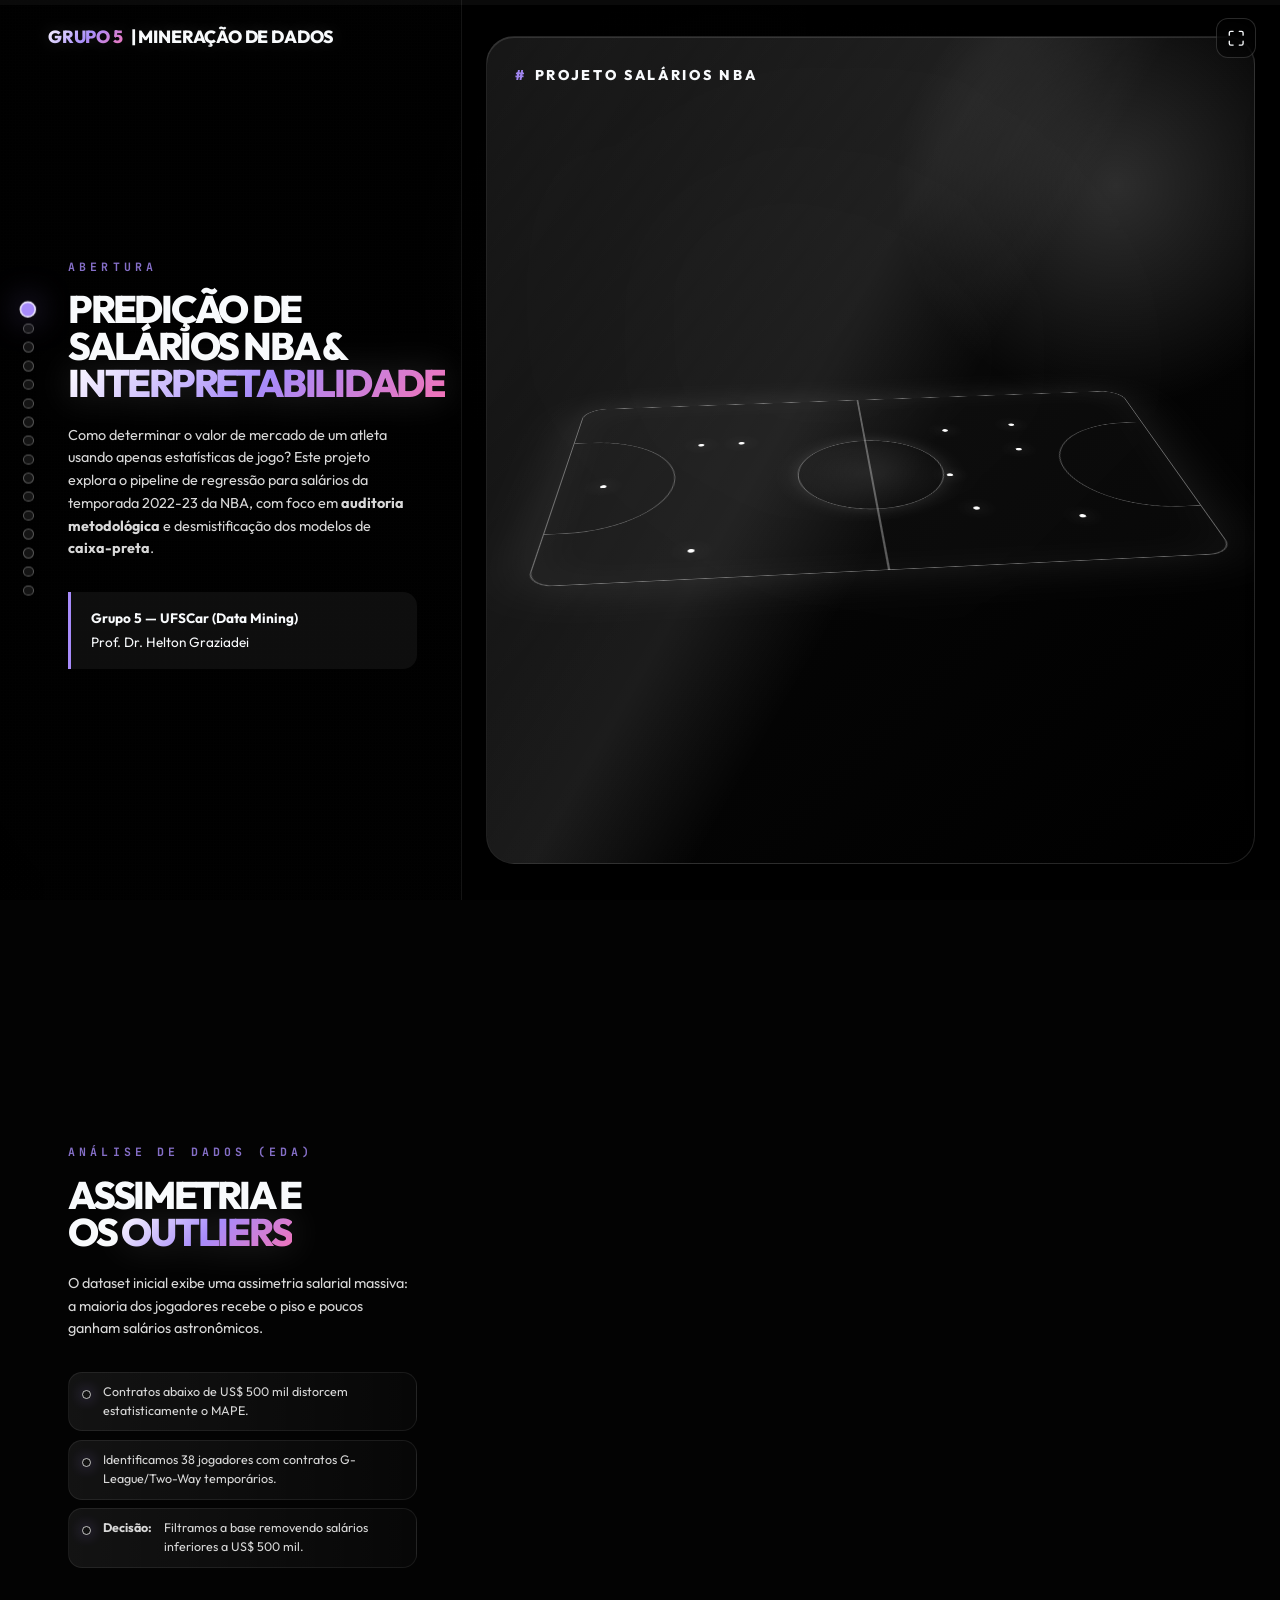
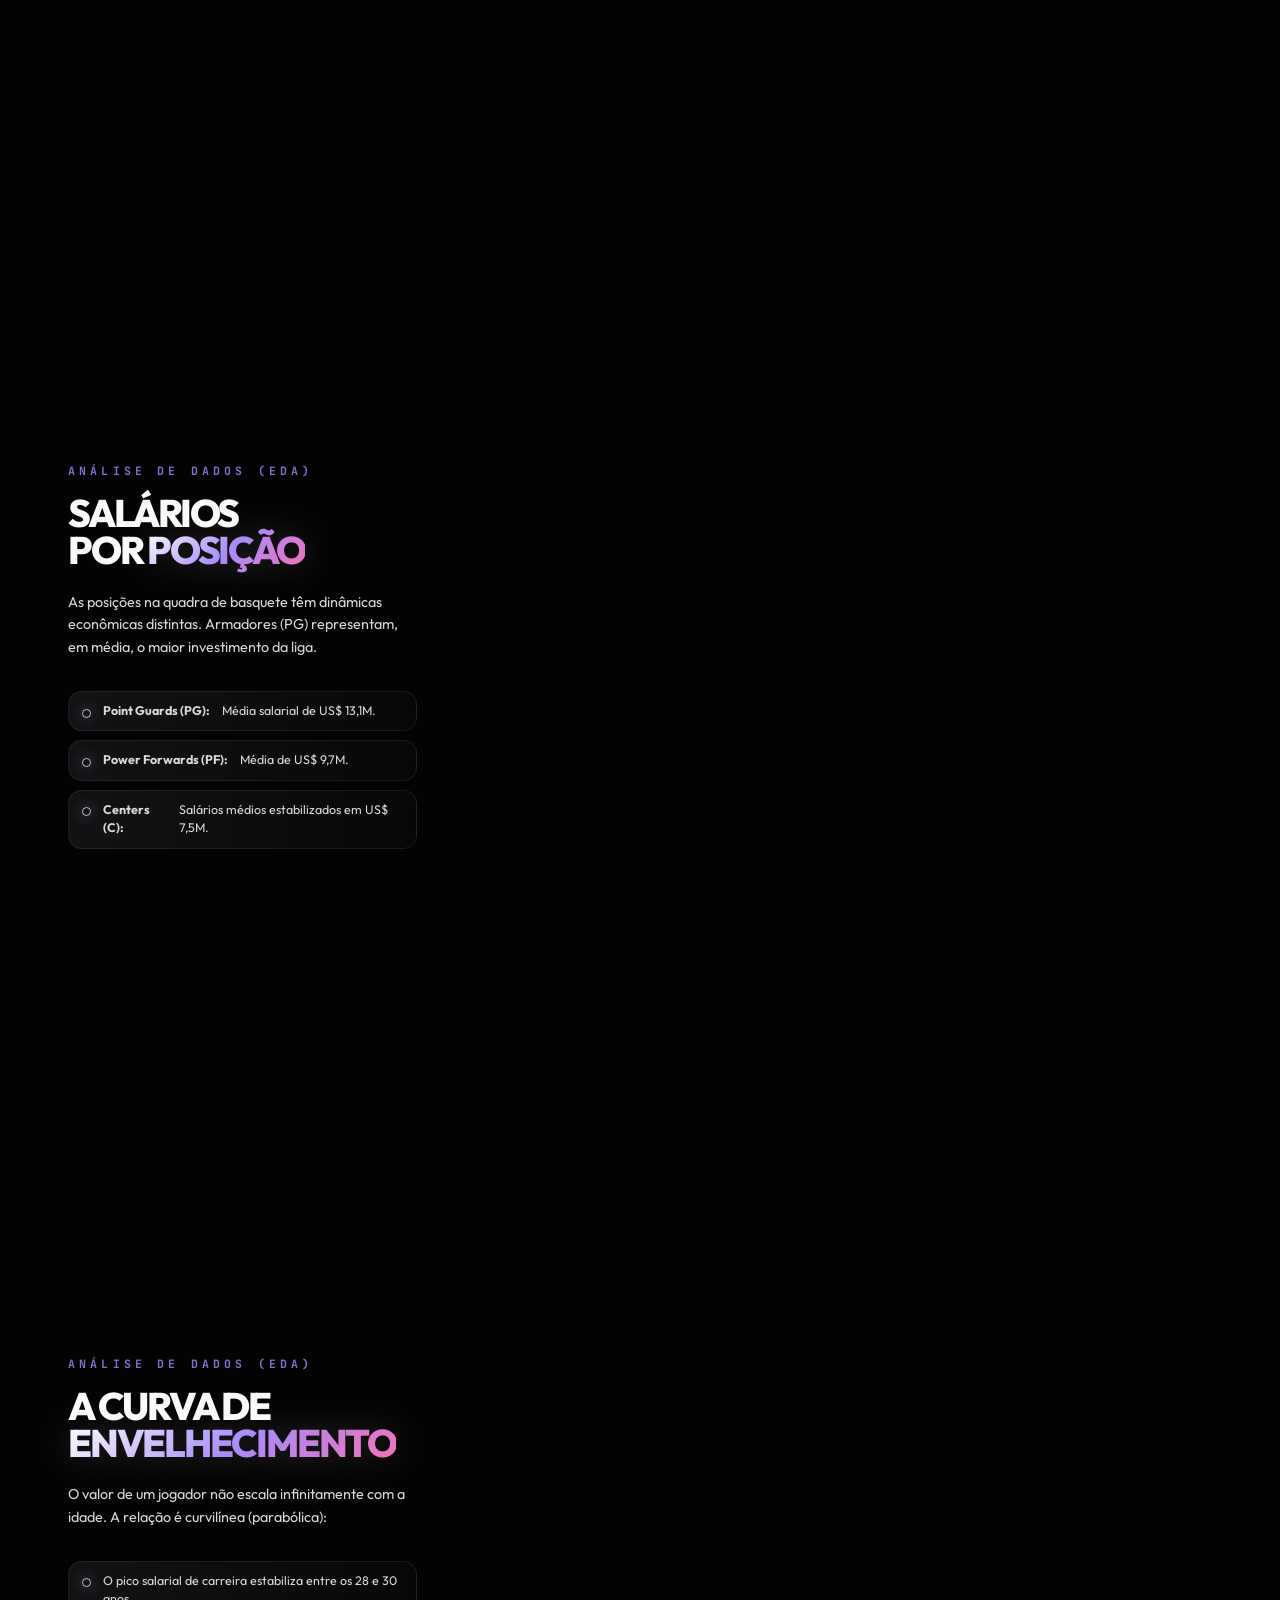
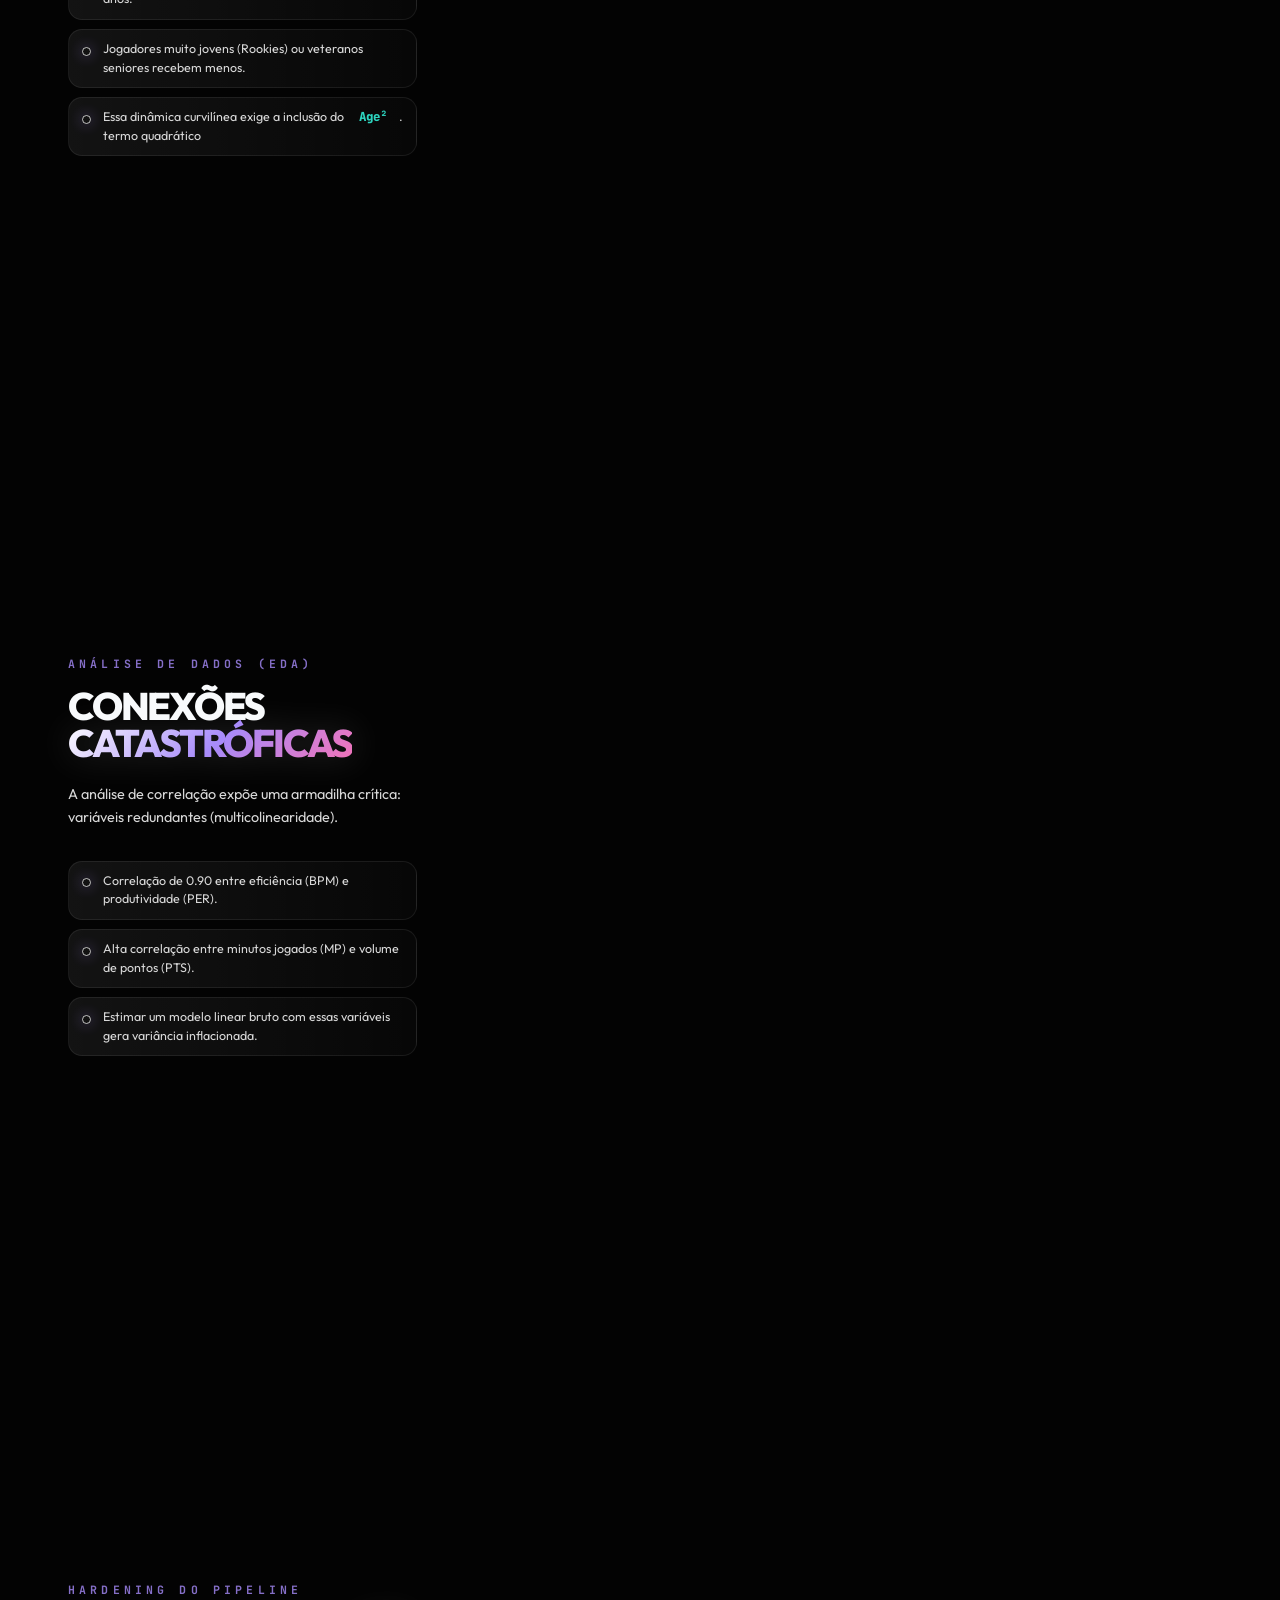
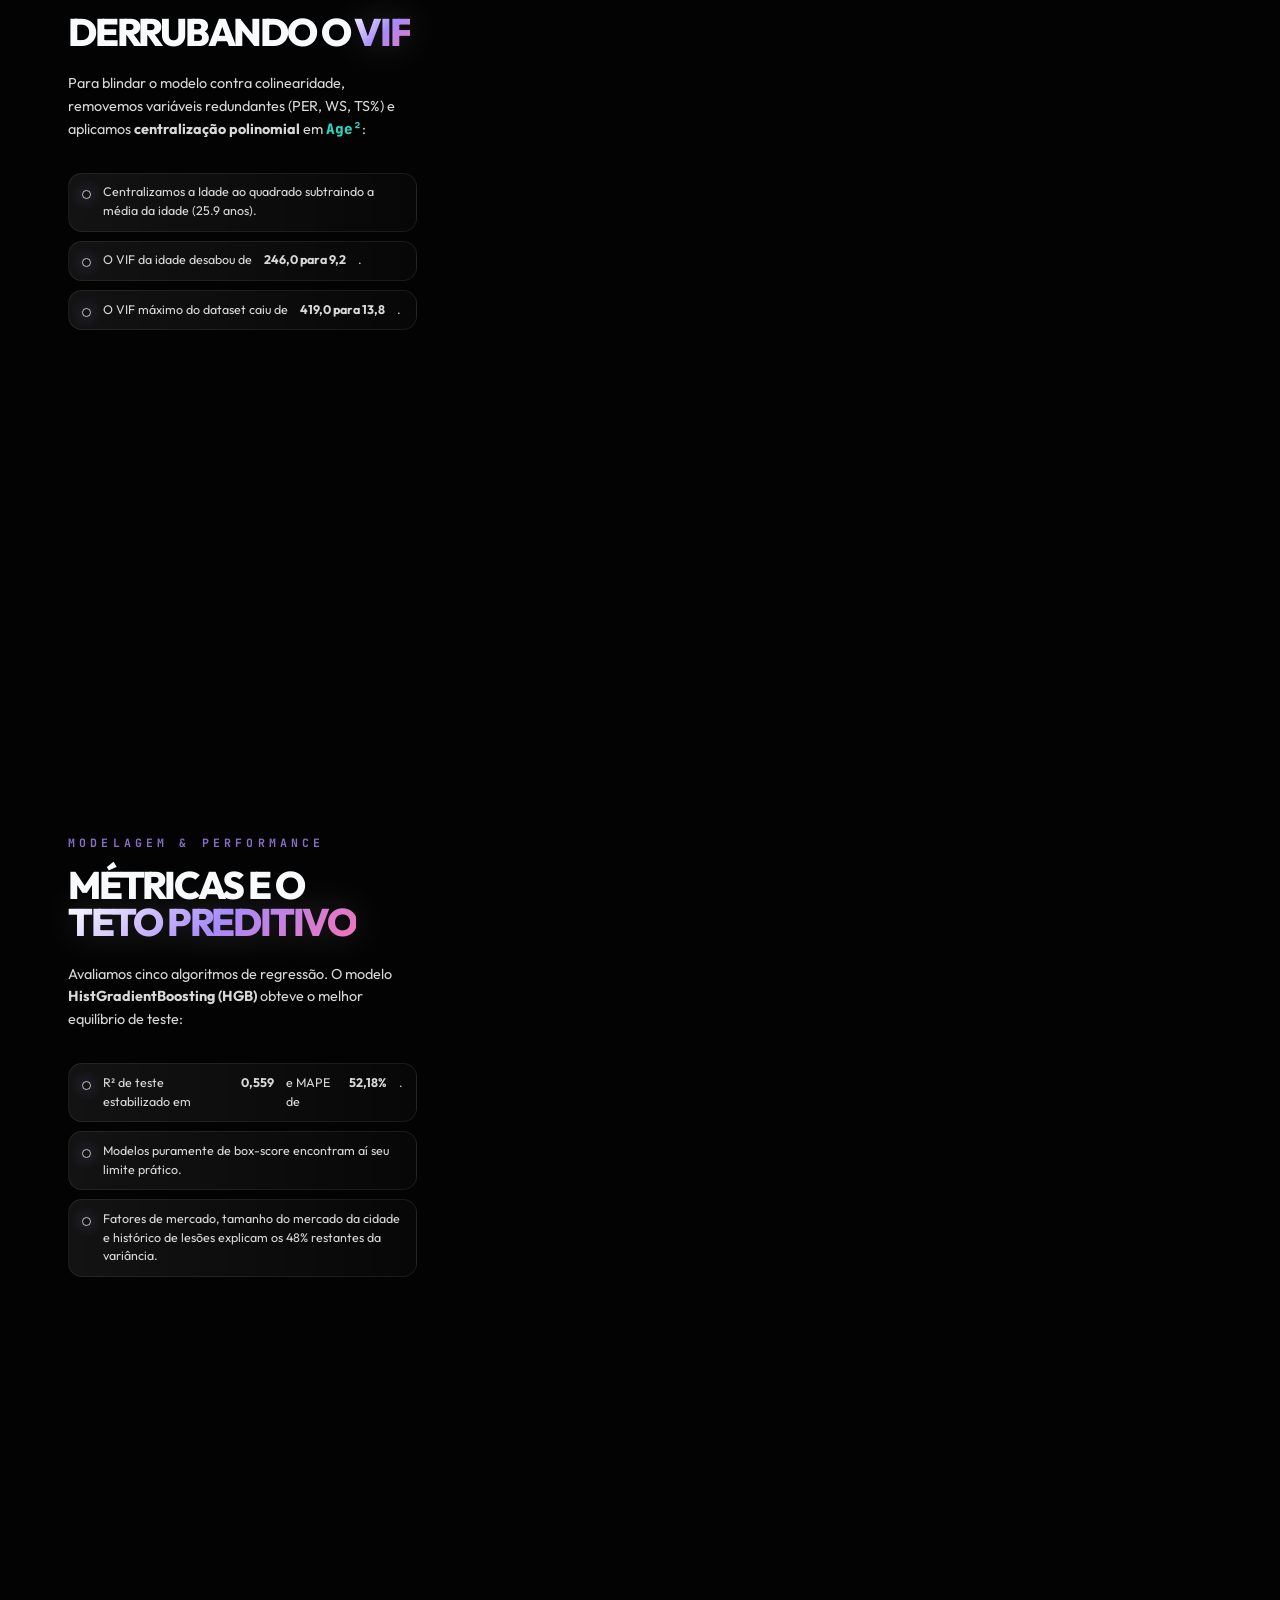
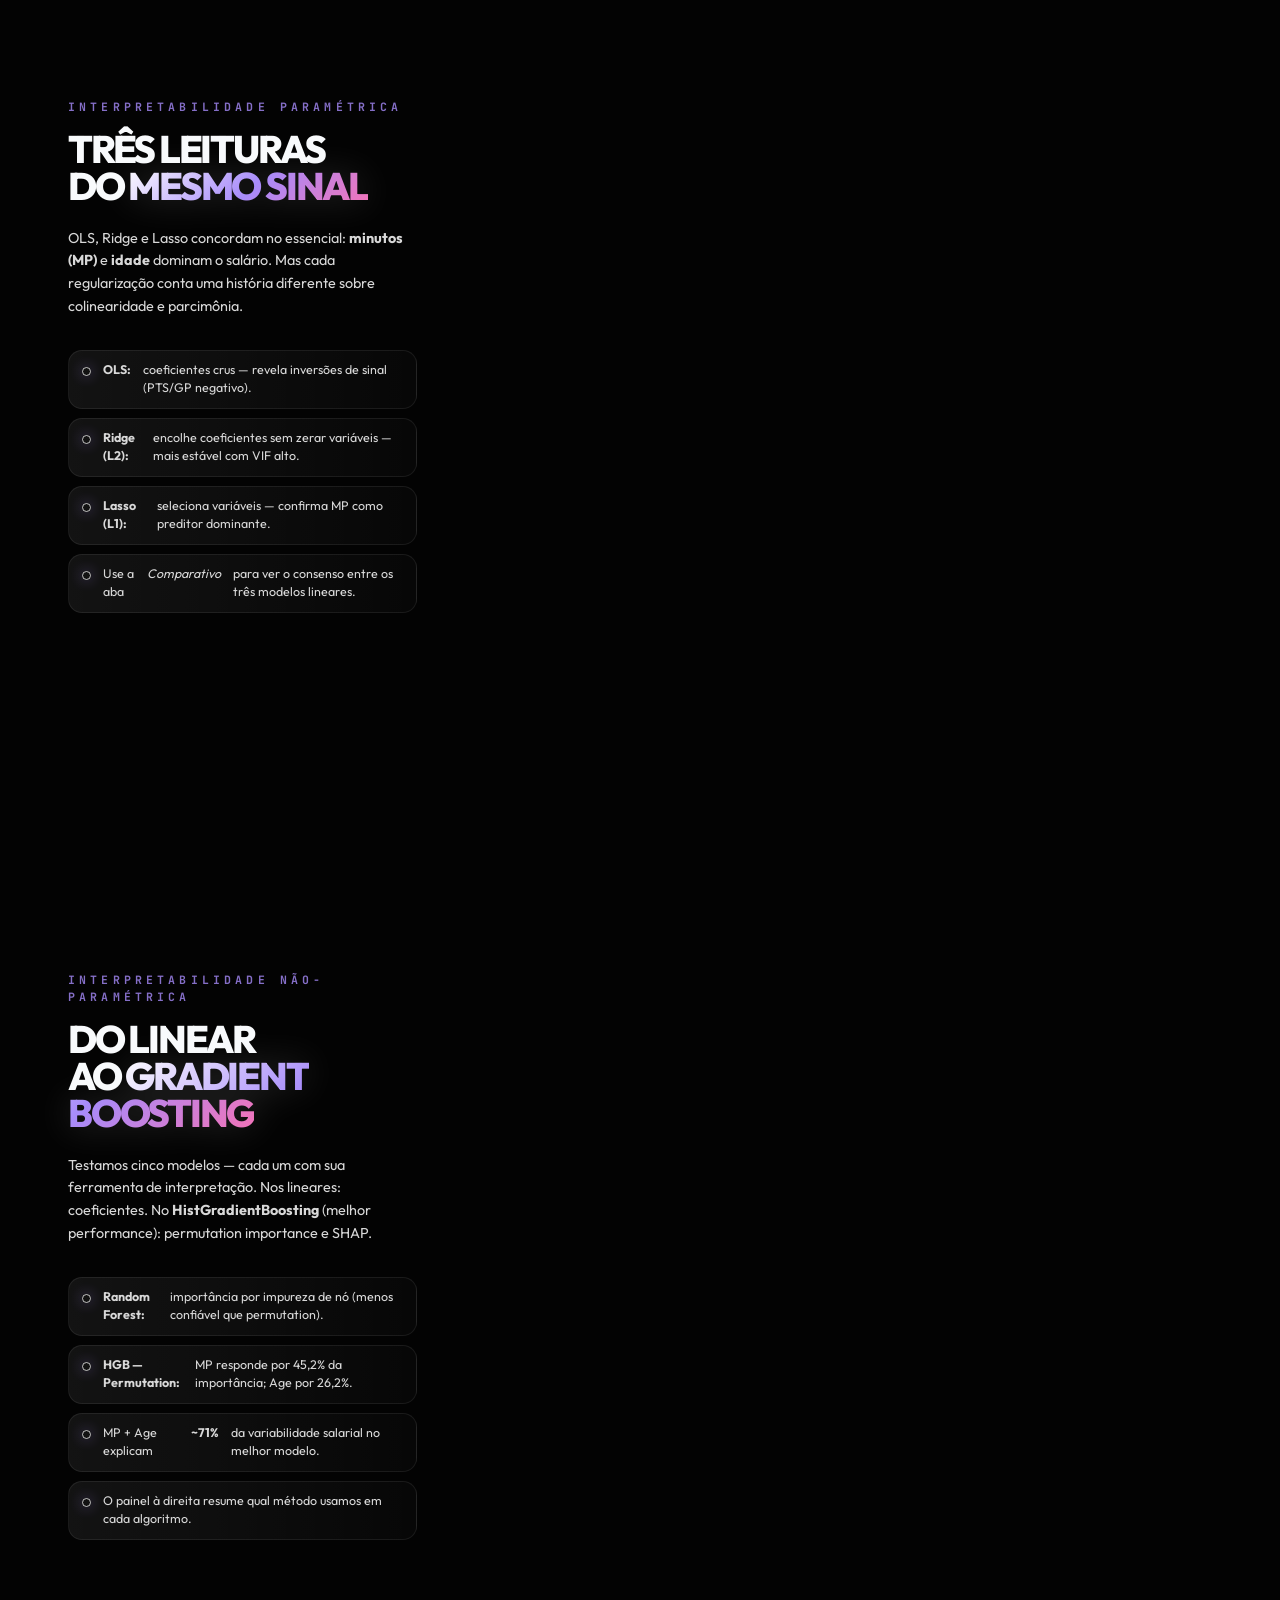
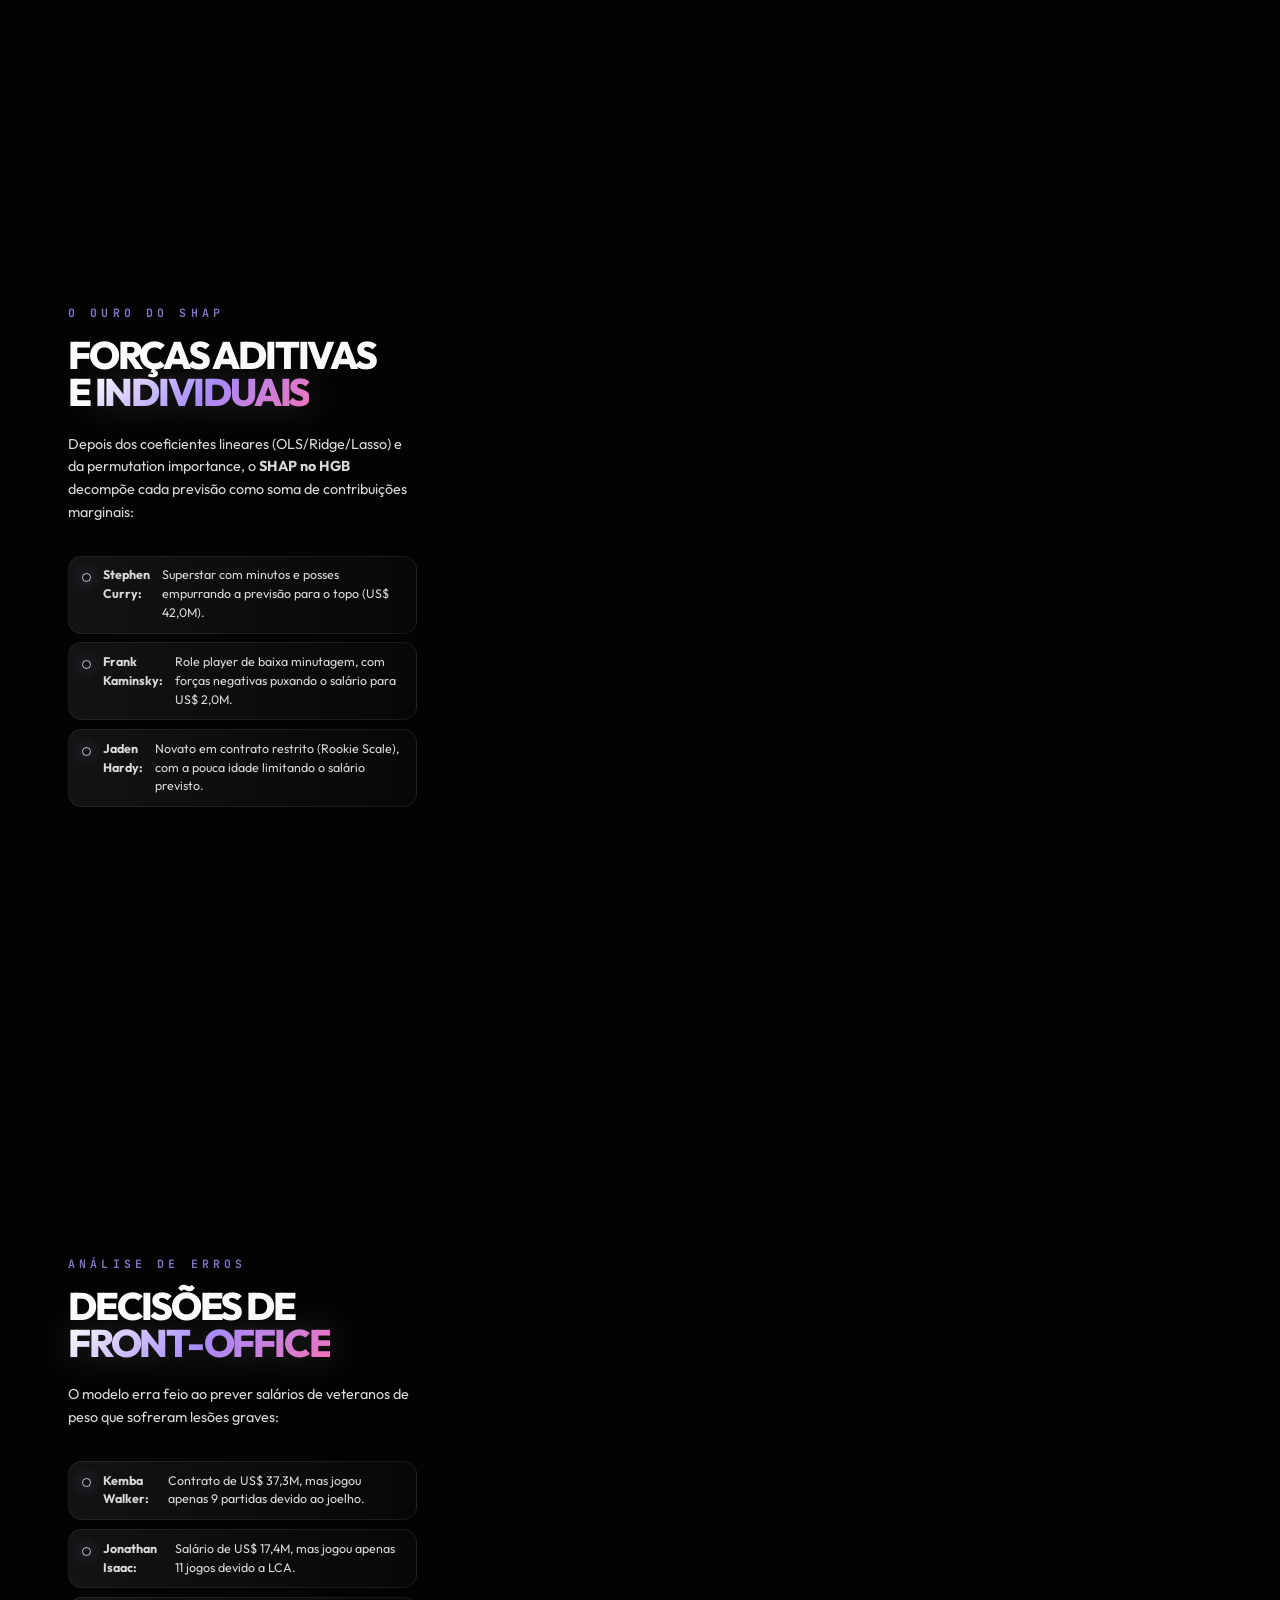
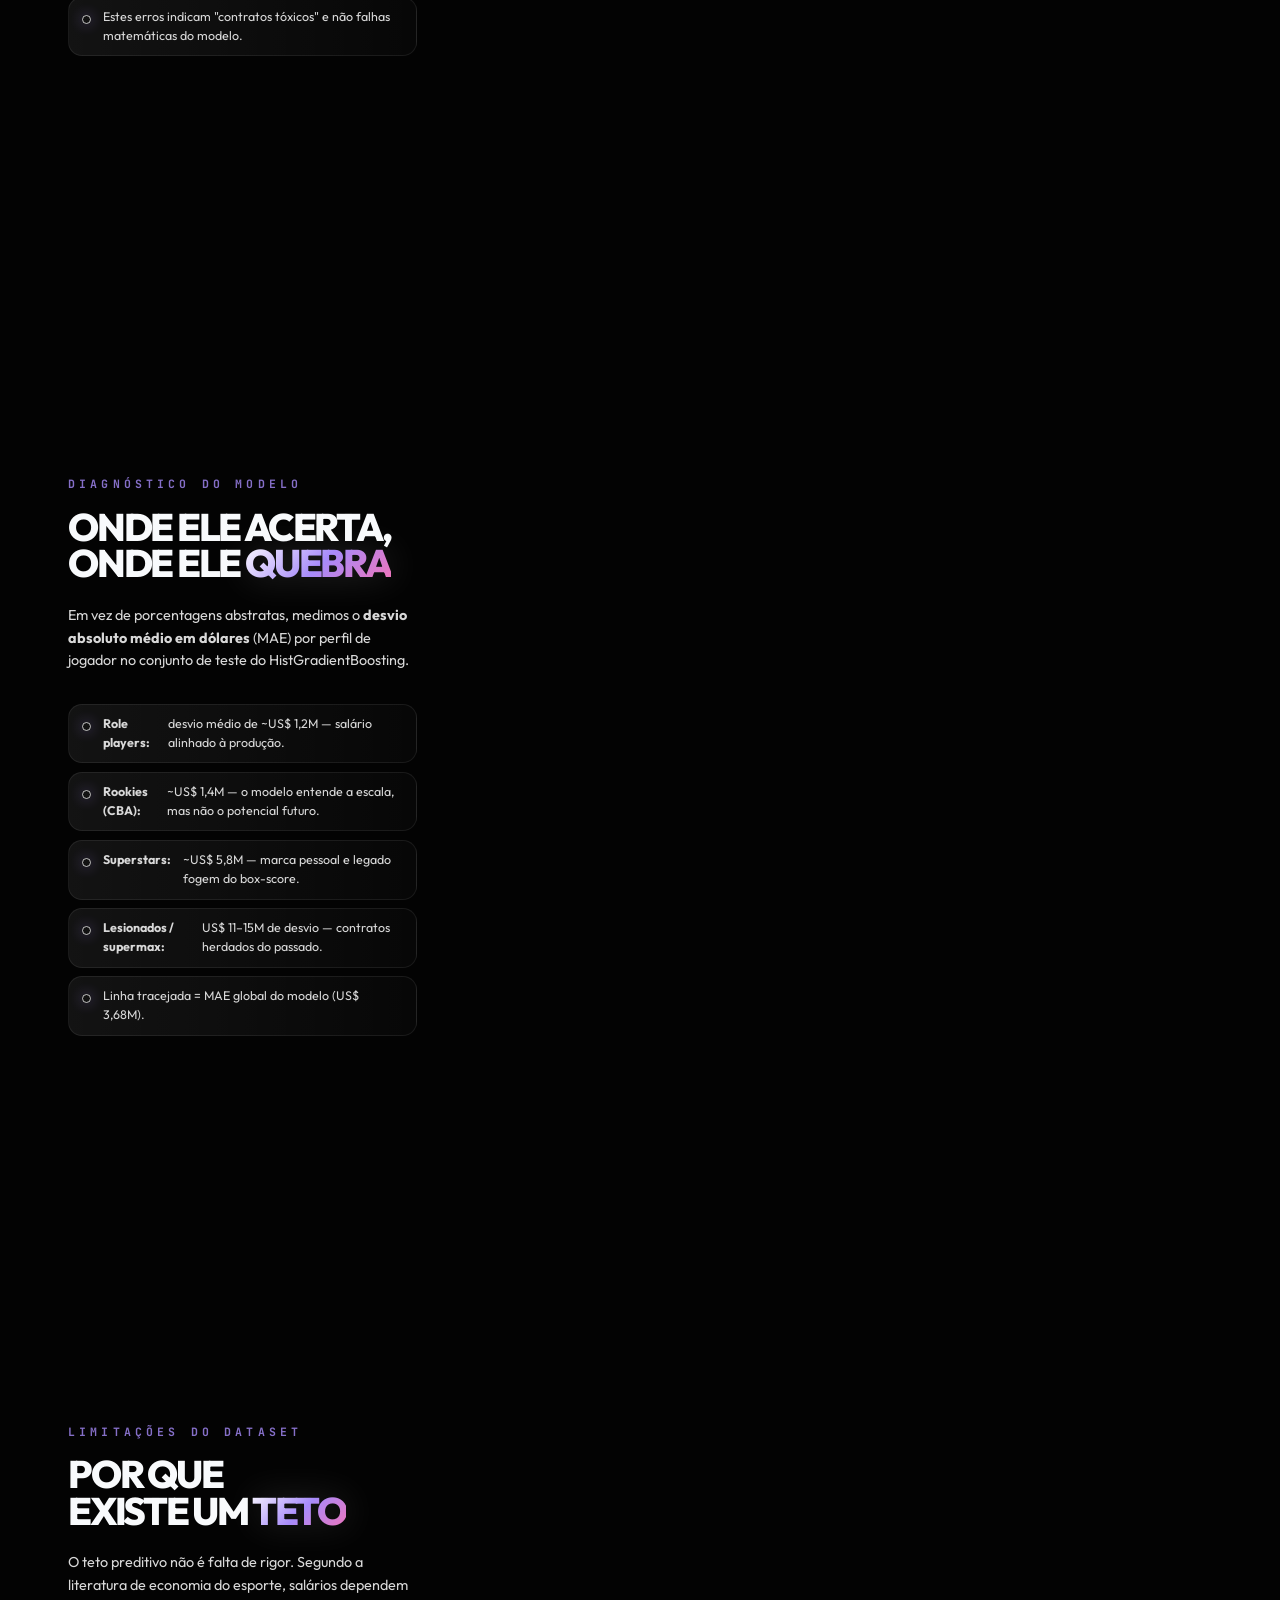
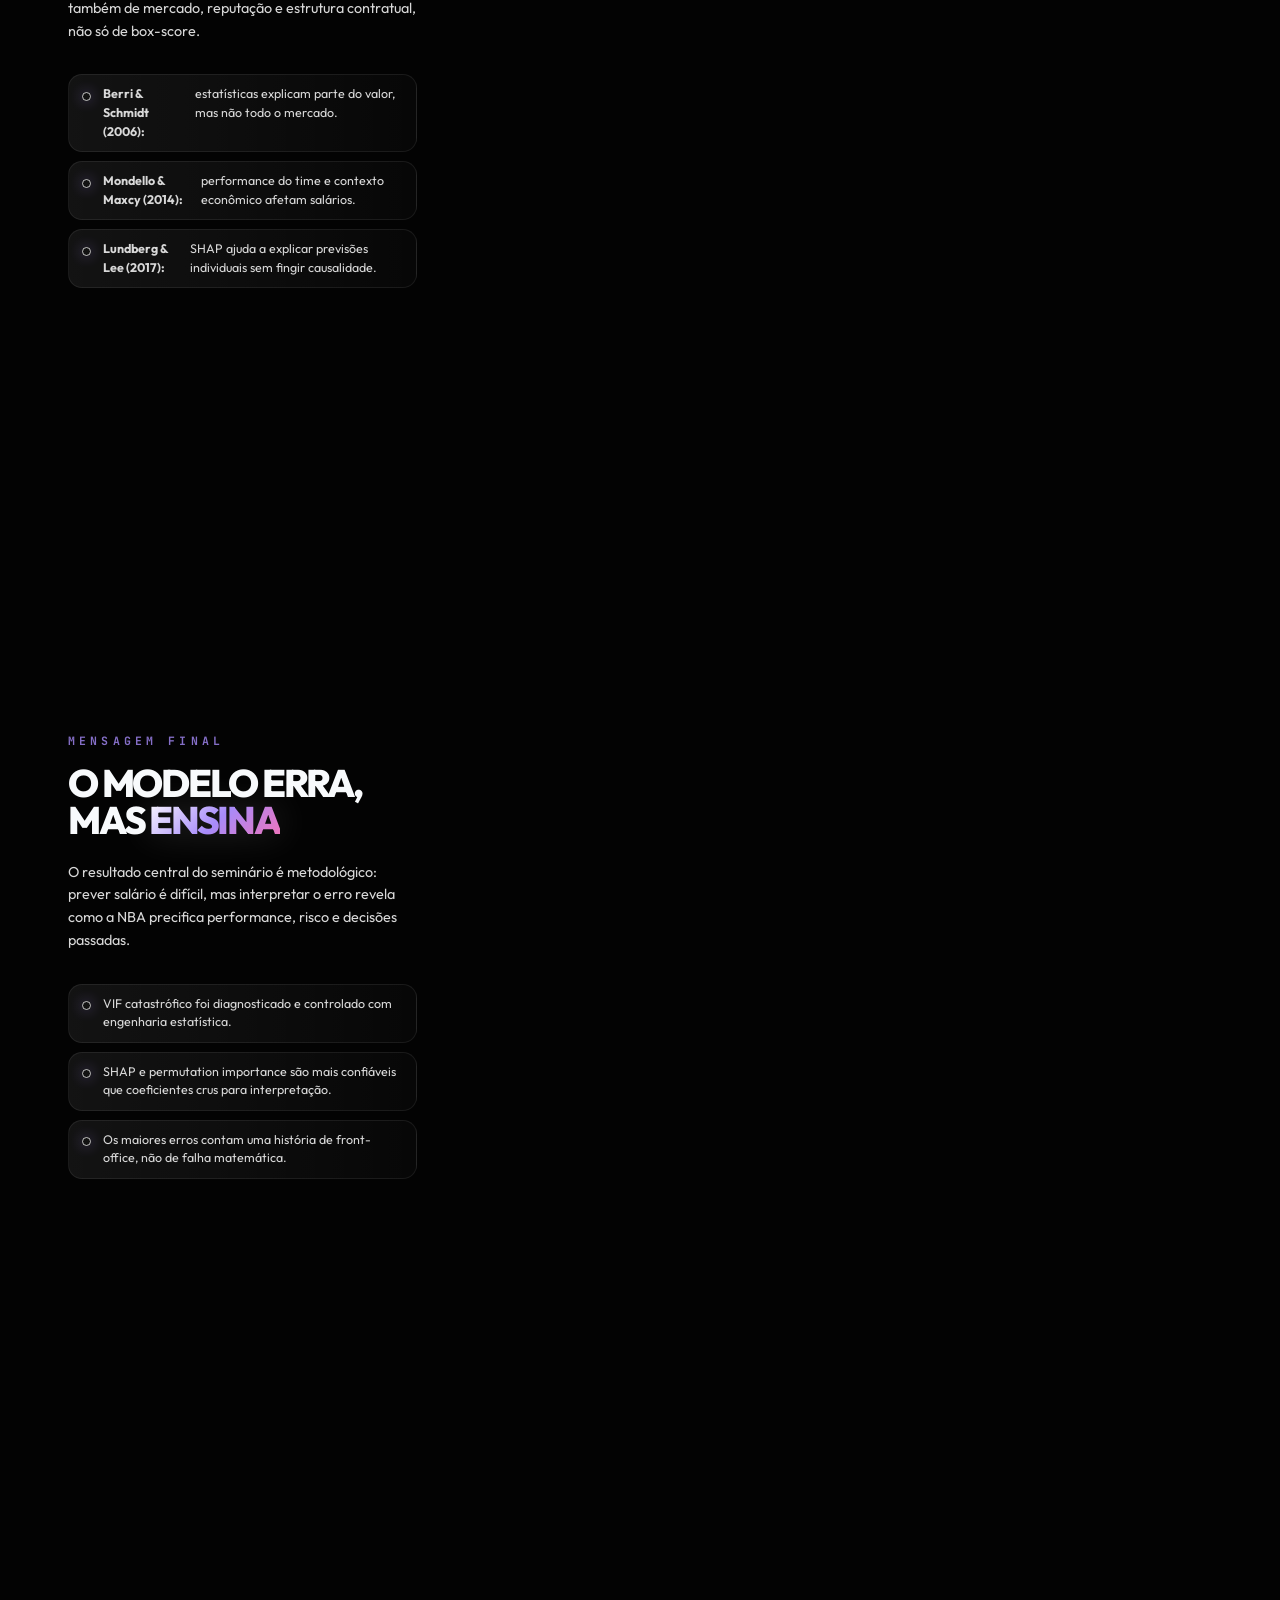
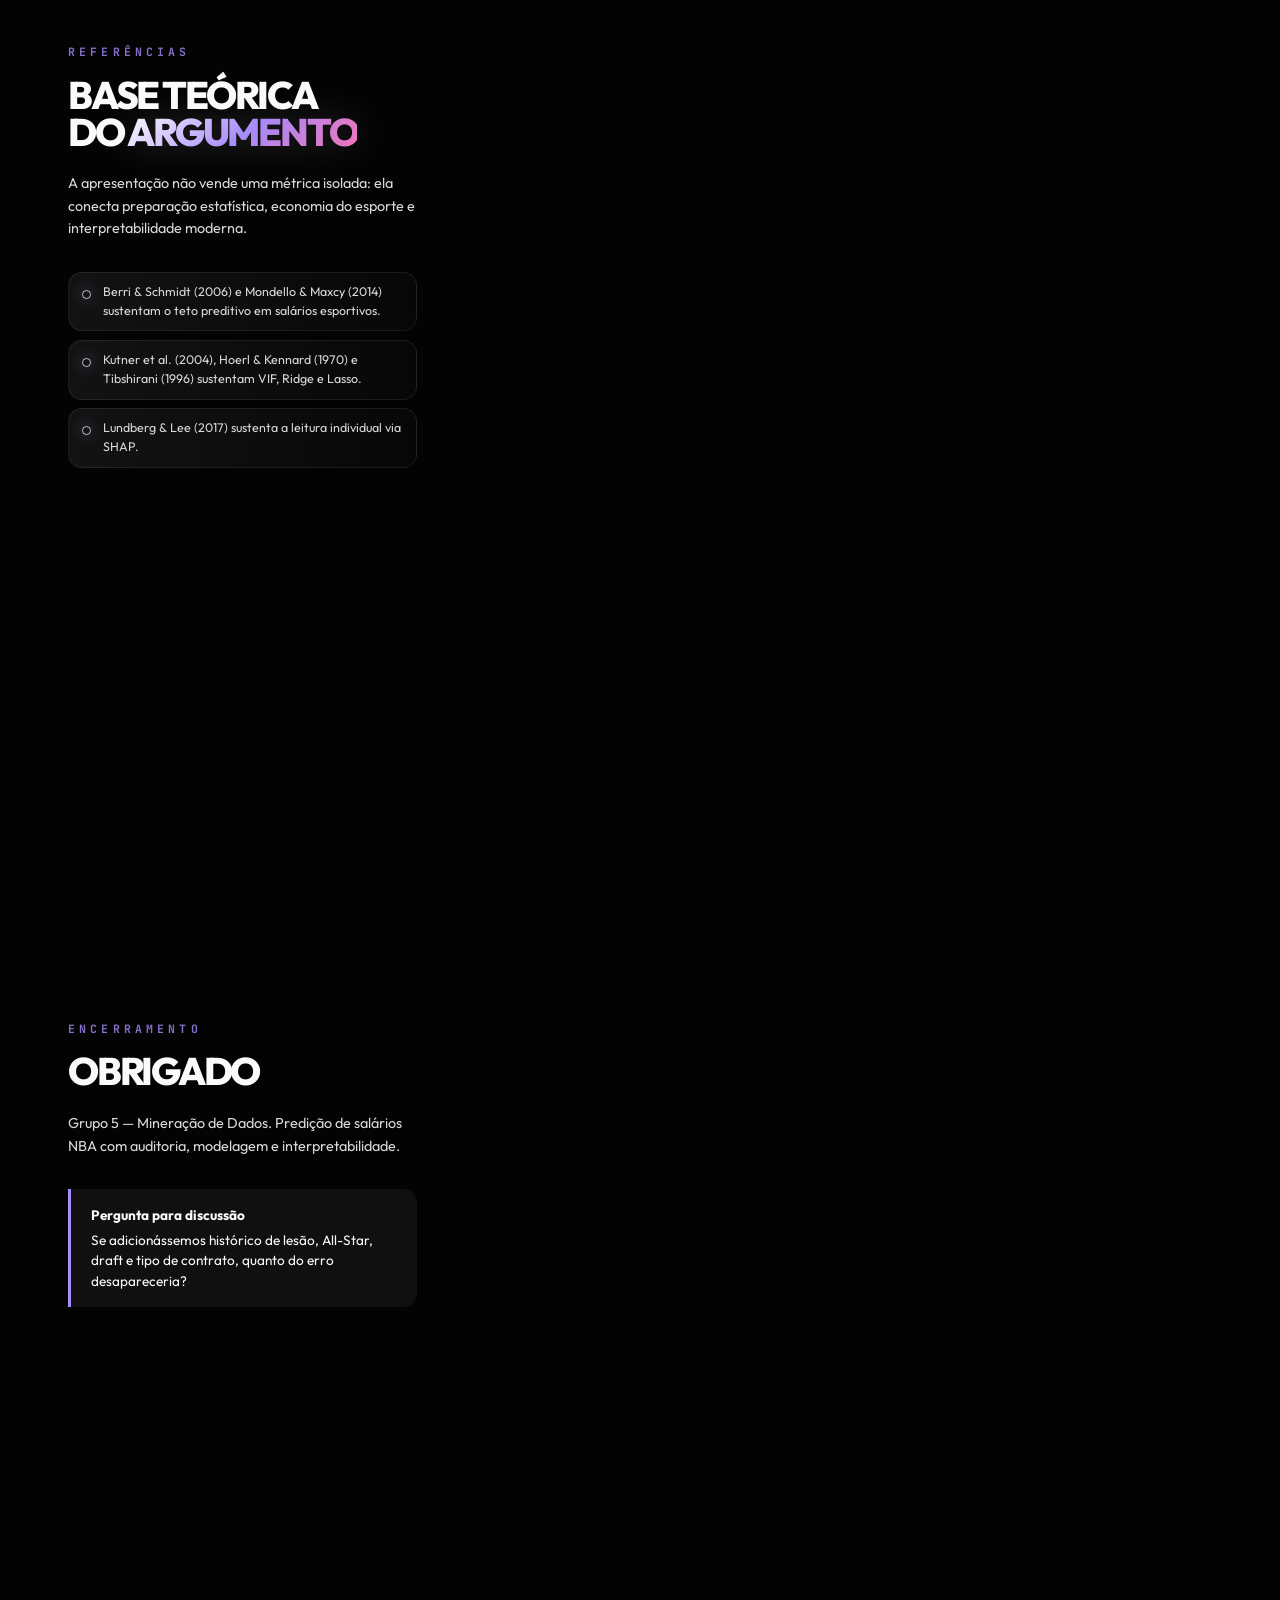
==== apresentacao/index.html @ 23149e88 "feat(apresentacao): adiciona deck scrollytelling interativo da regressão NBA Apresentação em HTML/CS" ====
<!DOCTYPE html>
<html lang="pt-BR">
<head>
    <meta charset="UTF-8">
    <meta name="viewport" content="width=device-width, initial-scale=1.0">
    <title>Interpretabilidade de Modelos: Regressão NBA — Grupo 5</title>
    <link rel="stylesheet" href="css/base.css">
    <link rel="stylesheet" href="css/slides.css">
    <link rel="stylesheet" href="css/animations.css">
</head>
<body>

    <!-- Cinematic background video loop -->
    <div class="bg-video-container">
        <video autoplay loop muted playsinline id="bgVideo">
            <source src="../grok-video-39b77359-8f5b-4680-a080-ce5c86bd859f.mp4" type="video/mp4">
        </video>
        <div class="bg-video-fallback-gradient"></div>
        <div class="bg-video-vignette"></div>
        <div class="bg-video-grain"></div>
    </div>

    <!-- Progress Tracker -->
    <div class="nav-header">
        <div class="nav-progress" id="progressBar"></div>
    </div>

    <!-- Fixed Header Branding -->
    <div class="fixed-logo">
        <span>GRUPO 5</span> | Mineração de Dados
    </div>

    <button type="button" class="fullscreen-btn" id="fullscreenBtn" aria-label="Entrar em tela cheia" title="Tela cheia">
        <svg class="fullscreen-icon fullscreen-icon-enter" viewBox="0 0 24 24" aria-hidden="true">
            <path d="M8 3H5a2 2 0 0 0-2 2v3m18 0V5a2 2 0 0 0-2-2h-3m0 18h3a2 2 0 0 0 2-2v-3M3 16v3a2 2 0 0 0 2 2h3" fill="none" stroke="currentColor" stroke-width="1.75" stroke-linecap="round" stroke-linejoin="round"/>
        </svg>
        <svg class="fullscreen-icon fullscreen-icon-exit" viewBox="0 0 24 24" aria-hidden="true">
            <path d="M4 14h6m0 0v6m0-6L3 21M20 10h-6m0 0V4m0 6l7-7M14 4h6m-6 0v6M4 20v-6m0 6h6" fill="none" stroke="currentColor" stroke-width="1.75" stroke-linecap="round" stroke-linejoin="round"/>
        </svg>
    </button>

    <!-- Scroll Chapter Navigator -->
    <nav class="scroll-rail" id="scrollRail" aria-label="Navegação da apresentação"></nav>

    <!-- Scrollytelling Wrapper -->
    <div class="scrolly-wrapper">
        
        <!-- Left Narrative Column (Scrolls) -->
        <div class="narrative-col" id="narrativeCol">
            
            <!-- Step 0: Arena Cover -->
            <section class="step active" data-step="0">
                <div class="step-label">Abertura</div>
                <h1 class="step-title">Predição de Salários NBA & <span>Interpretabilidade</span></h1>
                <p class="step-desc">
                    Como determinar o valor de mercado de um atleta usando apenas estatísticas de jogo? 
                    Este projeto explora o pipeline de regressão para salários da temporada 2022-23 da NBA, com foco em <strong>auditoria metodológica</strong> e desmistificação dos modelos de <strong>caixa-preta</strong>.
                </p>
                <div class="narrative-alert purple">
                    <div class="alert-title">Grupo 5 — UFSCar (Data Mining)</div>
                    Prof. Dr. Helton Graziadei
                </div>
            </section>

            <!-- Step 1: EDA — Distribuição Salarial e Outliers -->
            <section class="step" data-step="1">
                <div class="step-label">Análise de Dados (EDA)</div>
                <h2 class="step-title">Assimetria e os <span>Outliers</span></h2>
                <p class="step-desc">
                    O dataset inicial exibe uma assimetria salarial massiva: a maioria dos jogadores recebe o piso e poucos ganham salários astronômicos.
                </p>
                <ul class="step-list">
                    <li>Contratos abaixo de US$ 500 mil distorcem estatisticamente o MAPE.</li>
                    <li>Identificamos 38 jogadores com contratos G-League/Two-Way temporários.</li>
                    <li><strong>Decisão:</strong> Filtramos a base removendo salários inferiores a US$ 500 mil.</li>
                </ul>
            </section>

            <!-- Step 2: EDA — Salário por Posição -->
            <section class="step" data-step="2">
                <div class="step-label">Análise de Dados (EDA)</div>
                <h2 class="step-title">Salários por <span>Posição</span></h2>
                <p class="step-desc">
                    As posições na quadra de basquete têm dinâmicas econômicas distintas. Armadores (PG) representam, em média, o maior investimento da liga.
                </p>
                <ul class="step-list">
                    <li><strong>Point Guards (PG):</strong> Média salarial de US$ 13,1M.</li>
                    <li><strong>Power Forwards (PF):</strong> Média de US$ 9,7M.</li>
                    <li><strong>Centers (C):</strong> Salários médios estabilizados em US$ 7,5M.</li>
                </ul>
            </section>

            <!-- Step 3: EDA — Salário vs Idade (Parábola) -->
            <section class="step" data-step="3">
                <div class="step-label">Análise de Dados (EDA)</div>
                <h2 class="step-title">A Curva de <span>Envelhecimento</span></h2>
                <p class="step-desc">
                    O valor de um jogador não escala infinitamente com a idade. A relação é curvilínea (parabólica):
                </p>
                <ul class="step-list">
                    <li>O pico salarial de carreira estabiliza entre os 28 e 30 anos.</li>
                    <li>Jogadores muito jovens (Rookies) ou veteranos seniores recebem menos.</li>
                    <li>Essa dinâmica curvilínea exige a inclusão do termo quadrático <span class="math-token">Age²</span>.</li>
                </ul>
            </section>

            <!-- Step 4: EDA — Matriz de Correlação -->
            <section class="step" data-step="4">
                <div class="step-label">Análise de Dados (EDA)</div>
                <h2 class="step-title">Conexões <span>Catastróficas</span></h2>
                <p class="step-desc">
                    A análise de correlação expõe uma armadilha crítica: variáveis redundantes (multicolinearidade).
                </p>
                <ul class="step-list">
                    <li>Correlação de 0.90 entre eficiência (BPM) e produtividade (PER).</li>
                    <li>Alta correlação entre minutos jogados (MP) e volume de pontos (PTS).</li>
                    <li>Estimar um modelo linear bruto com essas variáveis gera variância inflacionada.</li>
                </ul>
            </section>

            <!-- Step 5: Hardening — VIF & Centering -->
            <section class="step" data-step="5">
                <div class="step-label">Hardening do Pipeline</div>
                <h2 class="step-title">Derrubando o <span>VIF</span></h2>
                <p class="step-desc">
                    Para blindar o modelo contra colinearidade, removemos variáveis redundantes (PER, WS, TS%) e aplicamos <strong>centralização polinomial</strong> em <span class="math-token">Age²</span>:
                </p>
                <ul class="step-list">
                    <li>Centralizamos a Idade ao quadrado subtraindo a média da idade (25.9 anos).</li>
                    <li>O VIF da idade desabou de <strong>246,0 para 9,2</strong>.</li>
                    <li>O VIF máximo do dataset caiu de <strong>419,0 para 13,8</strong>.</li>
                </ul>
            </section>

            <!-- Step 6: Modelos & Resultados -->
            <section class="step" data-step="6">
                <div class="step-label">Modelagem & Performance</div>
                <h2 class="step-title">Métricas e o <span>Teto Preditivo</span></h2>
                <p class="step-desc">
                    Avaliamos cinco algoritmos de regressão. O modelo <strong>HistGradientBoosting (HGB)</strong> obteve o melhor equilíbrio de teste:
                </p>
                <ul class="step-list">
                    <li>R² de teste estabilizado em <strong>0,559</strong> e MAPE de <strong>52,18%</strong>.</li>
                    <li>Modelos puramente de box-score encontram aí seu limite prático.</li>
                    <li>Fatores de mercado, tamanho do mercado da cidade e histórico de lesões explicam os 48% restantes da variância.</li>
                </ul>
            </section>

            <!-- Step 7: OLS Coefficients -->
            <section class="step" data-step="7">
                <div class="step-label">Interpretabilidade Paramétrica</div>
                <h2 class="step-title">Três Leituras do <span>Mesmo Sinal</span></h2>
                <p class="step-desc">
                    OLS, Ridge e Lasso concordam no essencial: <strong>minutos (MP)</strong> e <strong>idade</strong> dominam o salário. Mas cada regularização conta uma história diferente sobre colinearidade e parcimônia.
                </p>
                <ul class="step-list">
                    <li><strong>OLS:</strong> coeficientes crus — revela inversões de sinal (PTS/GP negativo).</li>
                    <li><strong>Ridge (L2):</strong> encolhe coeficientes sem zerar variáveis — mais estável com VIF alto.</li>
                    <li><strong>Lasso (L1):</strong> seleciona variáveis — confirma MP como preditor dominante.</li>
                    <li>Use a aba <em>Comparativo</em> para ver o consenso entre os três modelos lineares.</li>
                </ul>
            </section>

            <!-- Step 8: Permutation Importance -->
            <section class="step" data-step="8">
                <div class="step-label">Interpretabilidade Não-Paramétrica</div>
                <h2 class="step-title">Do Linear ao <span>Gradient Boosting</span></h2>
                <p class="step-desc">
                    Testamos cinco modelos — cada um com sua ferramenta de interpretação. Nos lineares: coeficientes. No <strong>HistGradientBoosting</strong> (melhor performance): permutation importance e SHAP.
                </p>
                <ul class="step-list">
                    <li><strong>Random Forest:</strong> importância por impureza de nó (menos confiável que permutation).</li>
                    <li><strong>HGB — Permutation:</strong> MP responde por 45,2% da importância; Age por 26,2%.</li>
                    <li>MP + Age explicam <strong>~71%</strong> da variabilidade salarial no melhor modelo.</li>
                    <li>O painel à direita resume qual método usamos em cada algoritmo.</li>
                </ul>
            </section>

            <!-- Step 9: SHAP -->
            <section class="step" data-step="9">
                <div class="step-label">O Ouro do SHAP</div>
                <h2 class="step-title">Forças Aditivas e <span>Individuais</span></h2>
                <p class="step-desc">
                    Depois dos coeficientes lineares (OLS/Ridge/Lasso) e da permutation importance, o <strong>SHAP no HGB</strong> decompõe cada previsão como soma de contribuições marginais:
                </p>
                <ul class="step-list">
                    <li><strong>Stephen Curry:</strong> Superstar com minutos e posses empurrando a previsão para o topo (US$ 42,0M).</li>
                    <li><strong>Frank Kaminsky:</strong> Role player de baixa minutagem, com forças negativas puxando o salário para US$ 2,0M.</li>
                    <li><strong>Jaden Hardy:</strong> Novato em contrato restrito (Rookie Scale), com a pouca idade limitando o salário previsto.</li>
                </ul>
            </section>

            <!-- Step 10: Maiores Erros -->
            <section class="step" data-step="10">
                <div class="step-label">Análise de Erros</div>
                <h2 class="step-title">Decisões de <span>Front-Office</span></h2>
                <p class="step-desc">
                    O modelo erra feio ao prever salários de veteranos de peso que sofreram lesões graves:
                </p>
                <ul class="step-list">
                    <li><strong>Kemba Walker:</strong> Contrato de US$ 37,3M, mas jogou apenas 9 partidas devido ao joelho.</li>
                    <li><strong>Jonathan Isaac:</strong> Salário de US$ 17,4M, mas jogou apenas 11 jogos devido a LCA.</li>
                    <li>Estes erros indicam "contratos tóxicos" e não falhas matemáticas do modelo.</li>
                </ul>
            </section>

            <!-- Step 11: Onde Acerta e Onde Erra -->
            <section class="step" data-step="11">
                <div class="step-label">Diagnóstico do Modelo</div>
                <h2 class="step-title">Onde Ele Acerta, Onde Ele <span>Quebra</span></h2>
                <p class="step-desc">
                    Em vez de porcentagens abstratas, medimos o <strong>desvio absoluto médio em dólares</strong> (MAE) por perfil de jogador no conjunto de teste do HistGradientBoosting.
                </p>
                <ul class="step-list">
                    <li><strong>Role players:</strong> desvio médio de ~US$ 1,2M — salário alinhado à produção.</li>
                    <li><strong>Rookies (CBA):</strong> ~US$ 1,4M — o modelo entende a escala, mas não o potencial futuro.</li>
                    <li><strong>Superstars:</strong> ~US$ 5,8M — marca pessoal e legado fogem do box-score.</li>
                    <li><strong>Lesionados / supermax:</strong> US$ 11–15M de desvio — contratos herdados do passado.</li>
                    <li>Linha tracejada = MAE global do modelo (US$ 3,68M).</li>
                </ul>
            </section>

            <!-- Step 12: Limitações -->
            <section class="step" data-step="12">
                <div class="step-label">Limitações do Dataset</div>
                <h2 class="step-title">Por que Existe um <span>Teto</span></h2>
                <p class="step-desc">
                    O teto preditivo não é falta de rigor. Segundo a literatura de economia do esporte, salários dependem também de mercado, reputação e estrutura contratual, não só de box-score.
                </p>
                <ul class="step-list">
                    <li><strong>Berri & Schmidt (2006):</strong> estatísticas explicam parte do valor, mas não todo o mercado.</li>
                    <li><strong>Mondello & Maxcy (2014):</strong> performance do time e contexto econômico afetam salários.</li>
                    <li><strong>Lundberg & Lee (2017):</strong> SHAP ajuda a explicar previsões individuais sem fingir causalidade.</li>
                </ul>
            </section>

            <!-- Step 13: Fechamento -->
            <section class="step" data-step="13">
                <div class="step-label">Mensagem Final</div>
                <h2 class="step-title">O Modelo Erra, mas <span>Ensina</span></h2>
                <p class="step-desc">
                    O resultado central do seminário é metodológico: prever salário é difícil, mas interpretar o erro revela como a NBA precifica performance, risco e decisões passadas.
                </p>
                <ul class="step-list">
                    <li>VIF catastrófico foi diagnosticado e controlado com engenharia estatística.</li>
                    <li>SHAP e permutation importance são mais confiáveis que coeficientes crus para interpretação.</li>
                    <li>Os maiores erros contam uma história de front-office, não de falha matemática.</li>
                </ul>
            </section>

            <!-- Step 14: Referências -->
            <section class="step" data-step="14">
                <div class="step-label">Referências</div>
                <h2 class="step-title">Base Teórica do <span>Argumento</span></h2>
                <p class="step-desc">
                    A apresentação não vende uma métrica isolada: ela conecta preparação estatística, economia do esporte e interpretabilidade moderna.
                </p>
                <ul class="step-list">
                    <li>Berri & Schmidt (2006) e Mondello & Maxcy (2014) sustentam o teto preditivo em salários esportivos.</li>
                    <li>Kutner et al. (2004), Hoerl & Kennard (1970) e Tibshirani (1996) sustentam VIF, Ridge e Lasso.</li>
                    <li>Lundberg & Lee (2017) sustenta a leitura individual via SHAP.</li>
                </ul>
            </section>

            <!-- Step 15: Obrigado -->
            <section class="step" data-step="15">
                <div class="step-label">Encerramento</div>
                <h2 class="step-title">Obrigado</h2>
                <p class="step-desc">
                    Grupo 5 — Mineração de Dados. Predição de salários NBA com auditoria, modelagem e interpretabilidade.
                </p>
                <div class="narrative-alert purple">
                    <div class="alert-title">Pergunta para discussão</div>
                    Se adicionássemos histórico de lesão, All-Star, draft e tipo de contrato, quanto do erro desapareceria?
                </div>
            </section>

        </div>

        <!-- Right Sticky Visual Column (Fixed) -->
        <div class="visual-col">
            <div class="visual-container">

                <!-- Panel 0: Cover Visual -->
                <div class="visual-panel active" data-panel="0">
                    <div class="panel-title"><span>#</span> PROJETO SALÁRIOS NBA</div>
                    <div class="cover-visual-wrap">
                        <div class="neon-court">
                            <div class="neon-court-circle"></div>
                            <!-- Particles generated via JS -->
                        </div>
                    </div>
                </div>

                <!-- Panel 1: EDA - Histogram -->
                <div class="visual-panel" data-panel="1">
                    <div class="panel-title"><span>#</span> EDA: ASSIMETRIA E OUTLIERS (467 JOGADORES)</div>
                    <div class="chart-note">Faixas salariais do dataset completo 2022-23. Vermelho = contratos Two-Way/G-League removidos (&lt;US$ 500 mil).</div>
                    <div class="metric-row">
                        <div class="metric-card glass-panel">
                            <div class="num" style="color: var(--accent-purple);">467</div>
                            <div class="lbl">Total Jogadores</div>
                        </div>
                        <div class="metric-card glass-panel">
                            <div class="num" style="color: var(--accent-rose);">-38</div>
                            <div class="lbl">Outliers (&lt;US$ 500 mil)</div>
                        </div>
                        <div class="metric-card glass-panel">
                            <div class="num" style="color: var(--accent-teal);">429</div>
                            <div class="lbl">Base Limpa</div>
                        </div>
                    </div>
                    <div style="flex: 1; position: relative;">
                        <svg class="svg-canvas" id="histogramSvg"></svg>
                    </div>
                </div>

                <!-- Panel 2: EDA - Position Salaries -->
                <div class="visual-panel" data-panel="2">
                    <div class="panel-title"><span>#</span> EDA: MÉDIA SALARIAL POR POSIÇÃO</div>
                    <div style="flex: 1; position: relative;">
                        <svg class="svg-canvas" id="positionSvg"></svg>
                    </div>
                </div>

                <!-- Panel 3: EDA - Age vs Salary Scatter -->
                <div class="visual-panel" data-panel="3">
                    <div class="panel-title"><span>#</span> EDA: IDADE VS SALÁRIO REAL</div>
                    <div style="flex: 1; position: relative;">
                        <svg class="svg-canvas" id="ageSalarySvg"></svg>
                    </div>
                </div>

                <!-- Panel 4: EDA - Correlation Heatmap -->
                <div class="visual-panel" data-panel="4">
                    <div class="panel-title"><span>#</span> EDA: MATRIZ DE CORRELAÇÃO DE VARS</div>
                    <div style="flex: 1; position: relative;">
                        <svg class="svg-canvas" id="heatmapSvg"></svg>
                    </div>
                </div>

                <!-- Panel 5: VIF Before/After -->
                <div class="visual-panel" data-panel="5">
                    <div class="panel-title"><span>#</span> VIF: BLINDAGEM DE MULTICOLINEARIDADE</div>
                    <div style="display: flex; gap: 0.5rem; margin-bottom: 1.25rem;">
                        <button class="profile-tab-btn active" id="vifBeforeBtn">Antes do Ajuste</button>
                        <button class="profile-tab-btn" id="vifAfterBtn">Depois do Ajuste</button>
                    </div>
                    <div style="flex: 1; position: relative;">
                        <svg class="svg-canvas" id="vifSvg"></svg>
                    </div>
                </div>

                <!-- Panel 6: Model Metrics -->
                <div class="visual-panel" data-panel="6">
                    <div class="panel-title"><span>#</span> PERFORMANCE COMPARATIVA DE ALGORITMOS</div>
                    <div class="chart-control-row">
                        <button class="profile-tab-btn active" data-metric-view="mape">MAPE</button>
                        <button class="profile-tab-btn" data-metric-view="r2">R² Teste</button>
                    </div>
                    <div class="metric-row">
                        <div class="metric-card glass-panel">
                            <div class="num" style="color: var(--accent-teal);">52.18%</div>
                            <div class="lbl">Melhor MAPE (HGB)</div>
                        </div>
                        <div class="metric-card glass-panel">
                            <div class="num" style="color: var(--accent-purple);">0.559</div>
                            <div class="lbl">Melhor R² (HGB)</div>
                        </div>
                        <div class="metric-card glass-panel">
                            <div class="num" style="color: var(--text-secondary);">58.91%</div>
                            <div class="lbl">Baseline MAPE (OLS)</div>
                        </div>
                    </div>
                    <div style="flex: 1; position: relative;">
                        <svg class="svg-canvas" id="metricsSvg"></svg>
                    </div>
                </div>

                <!-- Panel 7: Coefficients (OLS / Ridge / Lasso) -->
                <div class="visual-panel" data-panel="7">
                    <div class="panel-title"><span>#</span> INTERPRETABILIDADE LINEAR: OLS · RIDGE · LASSO</div>
                    <div class="chart-control-row">
                        <button class="profile-tab-btn active" data-coef-view="compare">Comparativo</button>
                        <button class="profile-tab-btn" data-coef-view="ols">OLS</button>
                        <button class="profile-tab-btn" data-coef-view="ridge">Ridge</button>
                        <button class="profile-tab-btn" data-coef-view="lasso">Lasso</button>
                    </div>
                    <div class="chart-note">Coeficientes padronizados em escala log-salário. Barras vermelhas = inversão de sinal por colinearidade residual.</div>
                    <div style="flex: 1; position: relative;">
                        <svg class="svg-canvas" id="olsSvg"></svg>
                    </div>
                </div>

                <!-- Panel 8: Permutation Importance -->
                <div class="visual-panel" data-panel="8">
                    <div class="panel-title"><span>#</span> MAPA DE INTERPRETABILIDADE · PERMUTATION (HGB)</div>
                    <div class="interpret-strip" id="interpretStrip"></div>
                    <div class="chart-note">Permutation importance no HistGradientBoosting (melhor modelo). Passe o mouse para ler a queda no R².</div>
                    <div style="flex: 1; position: relative;">
                        <svg class="svg-canvas" id="permutationSvg"></svg>
                    </div>
                </div>

                <!-- Panel 9: SHAP Showcase -->
                <div class="visual-panel" data-panel="9">
                    <div class="panel-title"><span>#</span> SHAP WATERFALL (HGB) · PERFIS INDIVIDUAIS</div>
                    <div class="shap-profile-selector">
                        <button class="profile-tab-btn active" data-profile="curry">Stephen Curry</button>
                        <button class="profile-tab-btn" data-profile="kaminsky">Frank Kaminsky</button>
                        <button class="profile-tab-btn" data-profile="hardy">Jaden Hardy</button>
                    </div>
                    <div class="shap-focus-summary" id="shapFocusSummary"></div>

                    <!-- SHAP Waterfall Visual -->
                    <div class="waterfall-svg-container">
                        <svg class="svg-canvas" id="shapWaterfallSvg"></svg>
                    </div>
                </div>

                <!-- Panel 10: Extreme Errors -->
                <div class="visual-panel" data-panel="10">
                    <div class="panel-title"><span>#</span> ANÁLISE DE MAIORES ERROS (CONTRATOS TÓXICOS)</div>
                    <div style="flex: 1; position: relative;">
                        <svg class="svg-canvas" id="errorsSvg"></svg>
                    </div>
                </div>

                <!-- Panel 11: Where Model Works -->
                <div class="visual-panel" data-panel="11">
                    <div class="panel-title"><span>#</span> DESVIO MÉDIO EM DÓLARES POR PERFIL (HGB)</div>
                    <div class="chart-note">MAE = média de |salário real − previsto| no teste. Linha tracejada = MAE global US$ 3,68M. Valores em milhões de dólares.</div>
                    <div style="flex: 1; position: relative;">
                        <svg class="svg-canvas" id="fitMapSvg"></svg>
                    </div>
                </div>

                <!-- Panel 12: Limitations -->
                <div class="visual-panel" data-panel="12">
                    <div class="panel-title"><span>#</span> VARIÁVEIS AUSENTES E TETO PREDITIVO</div>
                    <div class="theory-strip">
                        <span>Berri & Schmidt, 2006</span>
                        <span>Mondello & Maxcy, 2014</span>
                        <span>Lundberg & Lee, 2017</span>
                    </div>
                    <div style="flex: 1; position: relative;">
                        <svg class="svg-canvas" id="limitationsSvg"></svg>
                    </div>
                </div>

                <!-- Panel 13: Final Message -->
                <div class="visual-panel" data-panel="13">
                    <div class="panel-title"><span>#</span> FECHAMENTO DO SEMINÁRIO</div>
                    <div class="finale-grid">
                        <div class="finale-card">
                            <div class="finale-kicker">Rigor</div>
                            <div class="finale-value">VIF 419 → 13,8</div>
                            <p>Auditoria, remoção de redundâncias e centralização polinomial.</p>
                        </div>
                        <div class="finale-card">
                            <div class="finale-kicker">Performance</div>
                            <div class="finale-value">R² 0,56</div>
                            <p>Teto realista para box-score sem variáveis de mercado.</p>
                        </div>
                        <div class="finale-card">
                            <div class="finale-kicker">Interpretação</div>
                            <div class="finale-value">SHAP + Erros</div>
                            <p>Explica previsões individuais e revela contratos tóxicos.</p>
                        </div>
                    </div>
                </div>

                <!-- Panel 14: References -->
                <div class="visual-panel" data-panel="14">
                    <div class="panel-title"><span>#</span> REFERÊNCIAS ESSENCIAIS</div>
                    <div class="references-grid">
                        <div class="reference-card"><strong>Berri & Schmidt (2006)</strong><span>Economia do esporte e limites de salários explicados por performance.</span></div>
                        <div class="reference-card"><strong>Mondello & Maxcy (2014)</strong><span>Contexto econômico e performance do time influenciando remuneração.</span></div>
                        <div class="reference-card"><strong>Kutner et al. (2004)</strong><span>Multicolinearidade, VIF e centralização de termos polinomiais.</span></div>
                        <div class="reference-card"><strong>Hoerl & Kennard (1970)</strong><span>Ridge Regression como estabilização contra colinearidade.</span></div>
                        <div class="reference-card"><strong>Tibshirani (1996)</strong><span>Lasso para seleção automática e parcimônia de variáveis.</span></div>
                        <div class="reference-card"><strong>Lundberg & Lee (2017)</strong><span>SHAP como explicação aditiva individual baseada em teoria dos jogos.</span></div>
                    </div>
                </div>

                <!-- Panel 15: Thanks -->
                <div class="visual-panel thank-you-panel" data-panel="15">
                    <div class="thanks-wrap">
                        <div class="thanks-kicker">Grupo 5 • UFSCar</div>
                        <div class="thanks-title">Obrigado</div>
                        <div class="thanks-subtitle">Perguntas?</div>
                    </div>
                </div>

            </div>
        </div>

    </div>

    <!-- Interactive Detail Drawer -->
    <div class="detail-drawer" id="detailDrawer">
        <div class="drawer-header">
            <h4 id="drawerTitle">Nome do Jogador</h4>
            <button class="drawer-close" id="drawerClose">&times;</button>
        </div>
        <div class="drawer-content" id="drawerContent">
            <!-- Filled via JS -->
        </div>
    </div>

    <!-- Chart Hover Tooltip -->
    <div class="chart-tooltip" id="chartTooltip"></div>

    <script src="js/data.js"></script>
    <script src="js/app.js"></script>
</body>
</html>
---- apresentacao/css/base.css ----
@import url('https://fonts.googleapis.com/css2?family=Outfit:wght@300;400;600;700;800&family=JetBrains+Mono:wght@400;500;700&display=swap');

/* --- DESIGN SYSTEM BASE --- */
:root {
    --bg-dark: #030303;
    --bg-card: rgba(8, 8, 8, 0.72);
    --bg-card-hover: rgba(20, 20, 20, 0.88);
    --border-color: rgba(255, 255, 255, 0.12);
    --border-glow: rgba(124, 58, 237, 0.36);
    
    /* Text Colors */
    --text-primary: #f8fafc;
    --text-secondary: #d8d8d8;
    --text-muted: #858585;
    
    /* Accents */
    --accent-purple: #a78bfa;
    --accent-orange: #fb923c;
    --accent-teal: #2dd4bf;
    --accent-pink: #f472b6;
    --accent-blue: #60a5fa;
    --accent-emerald: #34d399;
    --accent-rose: #fb7185;
    
    /* Gradients */
    --grad-primary: linear-gradient(135deg, #ffffff 0%, #a78bfa 52%, #f472b6 100%);
    --grad-orange: linear-gradient(135deg, #ffffff 0%, #fb923c 100%);
    --grad-blue: linear-gradient(135deg, #ffffff 0%, #60a5fa 100%);
    --grad-teal: linear-gradient(135deg, #ffffff 0%, #2dd4bf 100%);
    
    /* Fonts */
    --font-sans: 'Outfit', -apple-system, sans-serif;
    --font-mono: 'JetBrains Mono', monospace;
}

* {
    box-sizing: border-box;
    margin: 0;
    padding: 0;
}

html {
    scroll-behavior: smooth;
    scroll-snap-type: y mandatory;
}

body {
    background-color: var(--bg-dark);
    color: var(--text-primary);
    font-family: var(--font-sans);
    line-height: 1.5;
    -webkit-font-smoothing: antialiased;
    overflow-x: hidden;
    cursor: default;
}

/* Background video */
.bg-video-container {
    position: fixed;
    top: 0;
    left: 0;
    width: 100vw;
    height: 100vh;
    z-index: -10;
    overflow: hidden;
}

.bg-video-container video {
    width: 100%;
    height: 100%;
    object-fit: cover;
    filter: grayscale(1) contrast(1.35) brightness(0.34);
    transform: scale(1.06);
}

.bg-video-fallback-gradient {
    position: absolute;
    top: 0;
    left: 0;
    width: 100%;
    height: 100%;
    background: radial-gradient(circle at 60% 30%, rgba(255,255,255,0.12) 0%, rgba(0,0,0,0.24) 35%, #030303 100%);
    z-index: -11;
}

.bg-video-vignette,
.bg-video-grain {
    position: absolute;
    inset: 0;
    pointer-events: none;
}

.bg-video-vignette {
    background:
        linear-gradient(90deg, rgba(0,0,0,0.86) 0%, rgba(0,0,0,0.55) 42%, rgba(0,0,0,0.78) 100%),
        radial-gradient(circle at 75% 40%, rgba(255,255,255,0.16), transparent 34%),
        radial-gradient(circle at center, transparent 0%, rgba(0,0,0,0.76) 78%);
}

.bg-video-grain {
    opacity: 0.16;
    mix-blend-mode: overlay;
    background-image:
        linear-gradient(rgba(255,255,255,0.04) 1px, transparent 1px),
        linear-gradient(90deg, rgba(255,255,255,0.035) 1px, transparent 1px);
    background-size: 3px 3px;
    animation: filmGrain 0.55s steps(2) infinite;
}

/* Scrollbars */
::-webkit-scrollbar {
    width: 8px;
    height: 8px;
}
::-webkit-scrollbar-track {
    background: rgba(5, 7, 10, 0.4);
}
::-webkit-scrollbar-thumb {
    background: rgba(255, 255, 255, 0.08);
    border-radius: 9999px;
}
::-webkit-scrollbar-thumb:hover {
    background: rgba(255, 255, 255, 0.2);
}

/* Glass panel */
.glass-panel {
    background: var(--bg-card);
    backdrop-filter: blur(28px) saturate(0.8);
    -webkit-backdrop-filter: blur(28px) saturate(0.8);
    border: 1px solid var(--border-color);
    border-radius: 16px;
    box-shadow: 0 24px 70px rgba(0, 0, 0, 0.74), inset 0 1px 0 rgba(255,255,255,0.08);
    transition: all 0.4s cubic-bezier(0.16, 1, 0.3, 1);
}

.glass-panel:hover {
    border-color: rgba(255, 255, 255, 0.34);
    box-shadow: 0 26px 80px rgba(0, 0, 0, 0.82), 0 0 42px rgba(255,255,255,0.08);
}

/* Badges */
.badge {
    padding: 0.3rem 0.8rem;
    border-radius: 9999px;
    font-size: 0.75rem;
    font-family: var(--font-mono);
    font-weight: 700;
    text-transform: uppercase;
    letter-spacing: 0.08em;
    display: inline-flex;
    align-items: center;
}

.badge-glow-purple {
    background: rgba(139, 92, 246, 0.15);
    color: #c084fc;
    border: 1px solid rgba(139, 92, 246, 0.3);
}

.badge-glow-orange {
    background: rgba(249, 115, 22, 0.15);
    color: #ffedd5;
    border: 1px solid rgba(249, 115, 22, 0.3);
}

.badge-glow-rose {
    background: rgba(244, 63, 94, 0.15);
    color: #fda4af;
    border: 1px solid rgba(244, 63, 94, 0.3);
}

.badge-glow-teal {
    background: rgba(20, 184, 166, 0.15);
    color: #99f6e4;
    border: 1px solid rgba(20, 184, 166, 0.3);
}

/* Nav UI elements */
.nav-header {
    position: fixed;
    top: 0;
    left: 0;
    width: 100%;
    height: 5px;
    background: rgba(255, 255, 255, 0.04);
    z-index: 1000;
}

.nav-progress {
    height: 100%;
    width: 0%;
    background: linear-gradient(90deg, var(--accent-purple) 0%, var(--accent-teal) 52%, var(--accent-orange) 100%);
    box-shadow: 0 0 24px rgba(167,139,250,0.42);
    transition: width 0.1s ease;
}

.fixed-logo {
    position: fixed;
    top: 1.5rem;
    left: 3rem;
    z-index: 50;
    font-weight: 800;
    font-size: 1.1rem;
    letter-spacing: -0.01em;
    font-family: var(--font-sans);
    display: flex;
    align-items: center;
    gap: 0.5rem;
    color: var(--text-primary);
    text-transform: uppercase;
    text-shadow: 0 0 18px rgba(255,255,255,0.16);
}

.fixed-logo span {
    background: var(--grad-primary);
    -webkit-background-clip: text;
    -webkit-text-fill-color: transparent;
}

.fullscreen-btn {
    position: fixed;
    top: 1.15rem;
    right: 1.5rem;
    z-index: 1001;
    width: 2.5rem;
    height: 2.5rem;
    display: flex;
    align-items: center;
    justify-content: center;
    border-radius: 12px;
    border: 1px solid rgba(255, 255, 255, 0.16);
    background: rgba(0, 0, 0, 0.45);
    backdrop-filter: blur(12px);
    -webkit-backdrop-filter: blur(12px);
    color: var(--text-primary);
    cursor: pointer;
    opacity: 0;
    visibility: hidden;
    pointer-events: none;
    transform: translateY(-4px);
    transition: opacity 0.35s ease, visibility 0.35s ease, transform 0.35s ease,
                background 0.25s ease, border-color 0.25s ease, box-shadow 0.25s ease;
}

.fullscreen-btn.visible {
    opacity: 1;
    visibility: visible;
    pointer-events: auto;
    transform: translateY(0);
}

.fullscreen-btn:hover {
    background: rgba(255, 255, 255, 0.1);
    border-color: rgba(255, 255, 255, 0.28);
    box-shadow: 0 0 20px rgba(167, 139, 250, 0.22);
}

.fullscreen-btn:focus-visible {
    outline: 2px solid var(--accent-teal);
    outline-offset: 2px;
}

.fullscreen-icon {
    width: 1.15rem;
    height: 1.15rem;
}

.fullscreen-icon-exit {
    display: none;
}

.fullscreen-btn.is-fullscreen .fullscreen-icon-enter {
    display: none;
}

.fullscreen-btn.is-fullscreen .fullscreen-icon-exit {
    display: block;
}
---- apresentacao/css/slides.css ----
/* --- SCROLLYTELLING SPLIT LAYOUT --- */
.scrolly-wrapper {
    display: flex;
    position: relative;
    width: 100vw;
    min-height: 100vh;
    isolation: isolate;
}

/* Left Narrative Column */
.narrative-col {
    width: 36%;
    position: relative;
    padding-top: 0;
    padding-bottom: 0;
    z-index: 10;
    pointer-events: auto;
}

/* Step - Text container blocks */
.step {
    min-height: 100vh;
    height: 100vh;
    display: flex;
    flex-direction: column;
    justify-content: center;
    padding: clamp(4.25rem, 8vh, 6rem) 2.75rem clamp(2rem, 5vh, 4rem) 4.25rem;
    opacity: 0.16;
    transition: opacity 0.7s cubic-bezier(0.16, 1, 0.3, 1), transform 0.7s cubic-bezier(0.16, 1, 0.3, 1), filter 0.7s ease;
    transform: translateY(24px);
    filter: blur(0.75px);
    scroll-snap-align: start;
    scroll-snap-stop: always;
    overflow: hidden;
}

.step.active {
    opacity: 1;
    transform: translateY(0);
    filter: blur(0);
}

/* Narrative text elements */
.step-label {
    font-family: var(--font-mono);
    color: var(--accent-purple);
    font-size: 0.72rem;
    font-weight: 700;
    text-transform: uppercase;
    letter-spacing: 0.36em;
    margin-bottom: 1rem;
    opacity: 0.8;
}

.step-title {
    font-size: clamp(1.85rem, 3vw, 3.8rem);
    font-weight: 800;
    line-height: 0.96;
    letter-spacing: -0.058em;
    margin-bottom: 1.35rem;
    text-transform: uppercase;
    text-wrap: balance;
}

.step-title span {
    background: var(--grad-primary);
    -webkit-background-clip: text;
    -webkit-text-fill-color: transparent;
    filter: drop-shadow(0 0 18px rgba(255,255,255,0.18));
}

.math-token {
    font-family: var(--font-mono);
    color: var(--accent-teal);
    font-weight: 800;
}

.step-desc {
    font-size: clamp(0.9rem, 1vw, 1rem);
    color: var(--text-secondary);
    line-height: 1.58;
    margin-bottom: 1rem;
    max-width: 34rem;
}

/* Sleek Icon List inside steps */
.step-list {
    list-style: none;
    margin: 1rem 0;
    display: flex;
    flex-direction: column;
    gap: 0.55rem;
}

.step-list li {
    display: flex;
    align-items: flex-start;
    gap: 0.75rem;
    font-size: clamp(0.78rem, 0.88vw, 0.88rem);
    color: var(--text-secondary);
    padding: 0.62rem 0.8rem;
    background: linear-gradient(90deg, rgba(255,255,255,0.065), rgba(255,255,255,0.018));
    border: 1px solid rgba(255,255,255,0.075);
    border-radius: 14px;
    backdrop-filter: blur(10px);
    -webkit-backdrop-filter: blur(10px);
}

.step-list li::before {
    content: '';
    width: 7px;
    height: 7px;
    border: 1px solid rgba(255,255,255,0.78);
    border-radius: 999px;
    margin-top: 0.42rem;
    opacity: 0.95;
    flex: 0 0 7px;
    box-shadow: 0 0 14px rgba(167,139,250,0.48);
}

/* Right Sticky Visual Column */
.visual-col {
    width: 64%;
    height: 100vh;
    position: sticky;
    top: 0;
    right: 0;
    z-index: 5;
    overflow: hidden;
    display: flex;
    align-items: center;
    justify-content: center;
    border-left: 1px solid rgba(255, 255, 255, 0.08);
    background: linear-gradient(90deg, rgba(0,0,0,0.2), rgba(0,0,0,0.52));
}

.visual-container {
    width: 94%;
    height: 92%;
    position: relative;
    display: flex;
    align-items: center;
    justify-content: center;
}

/* Individual Visual Panels */
.visual-panel {
    position: absolute;
    top: 0;
    left: 0;
    width: 100%;
    height: 100%;
    opacity: 0;
    visibility: hidden;
    transform: perspective(1100px) rotateX(4deg) scale(0.965) translateY(20px);
    transition: opacity 0.75s cubic-bezier(0.16, 1, 0.3, 1), 
                visibility 0.75s cubic-bezier(0.16, 1, 0.3, 1), 
                transform 0.75s cubic-bezier(0.16, 1, 0.3, 1);
    display: flex;
    flex-direction: column;
    justify-content: center;
    padding: 1.75rem;
    background:
        linear-gradient(135deg, rgba(255,255,255,0.09), rgba(255,255,255,0.025) 42%, rgba(0,0,0,0.42)),
        rgba(0, 0, 0, 0.58);
    backdrop-filter: blur(24px) saturate(0.75);
    -webkit-backdrop-filter: blur(24px) saturate(0.75);
    border: 1px solid rgba(255, 255, 255, 0.12);
    border-radius: 28px;
    box-shadow: 0 32px 100px rgba(0,0,0,0.72), inset 0 1px 0 rgba(255,255,255,0.12);
    overflow: hidden;
}

.visual-panel::before {
    content: '';
    position: absolute;
    inset: 0;
    pointer-events: none;
    background:
        linear-gradient(120deg, transparent 0%, rgba(255,255,255,0.09) 42%, transparent 55%),
        radial-gradient(circle at 82% 18%, rgba(255,255,255,0.16), transparent 24%);
    opacity: 0;
    transform: translateX(-12%);
    transition: opacity 0.7s ease, transform 1s cubic-bezier(0.16, 1, 0.3, 1);
}

.visual-panel.active {
    opacity: 1;
    visibility: visible;
    transform: perspective(1100px) rotateX(0) scale(1) translateY(0);
}

.visual-panel.active::before {
    opacity: 1;
    transform: translateX(0);
}

/* Panel Header Title */
.panel-title {
    font-family: var(--font-sans);
    font-size: 0.88rem;
    font-weight: 800;
    letter-spacing: 0.19em;
    color: var(--text-primary);
    margin-bottom: 1.5rem;
    display: flex;
    align-items: center;
    gap: 0.5rem;
    text-transform: uppercase;
    position: relative;
    z-index: 2;
}

.panel-title span {
    color: var(--accent-purple);
    opacity: 0.95;
}

/* SVG Chart Elements & Axis Styles */
.svg-canvas {
    width: 100%;
    height: 100%;
    background: transparent;
    overflow: visible;
}

/* Grid lines */
.chart-grid-line {
    stroke: rgba(255, 255, 255, 0.07);
    stroke-width: 1;
}

.chart-axis-line {
    stroke: rgba(255, 255, 255, 0.26);
    stroke-width: 1.5;
}

/* Heatmap cell */
.heatmap-cell {
    transition: filter 0.2s ease, opacity 0.2s ease;
    cursor: pointer;
}
.heatmap-cell:hover {
    filter: brightness(1.45);
}

/* Scatter plot elements */
.scatter-dot {
    cursor: pointer;
    transition: r 0.25s cubic-bezier(0.175, 0.885, 0.32, 1.275), 
                fill 0.25s ease, 
                opacity 0.2s ease;
}

.scatter-dot:hover {
    r: 9px !important;
    opacity: 1 !important;
    stroke: white !important;
    stroke-width: 1.5px;
}

/* Tooltip */
.chart-tooltip {
    position: fixed;
    background: rgba(4, 4, 4, 0.94);
    backdrop-filter: blur(18px);
    -webkit-backdrop-filter: blur(18px);
    border: 1px solid rgba(255, 255, 255, 0.28);
    padding: 0.75rem 1rem;
    border-radius: 12px;
    font-size: 0.75rem;
    pointer-events: none;
    opacity: 0;
    transition: opacity 0.15s ease;
    z-index: 1000;
    box-shadow: 0 18px 50px rgba(0, 0, 0, 0.78), 0 0 28px rgba(255,255,255,0.08);
    font-family: var(--font-mono);
    color: var(--text-primary);
}

/* Stats Comparison Grid (Metrics) */
.metric-row {
    display: grid;
    grid-template-columns: repeat(3, 1fr);
    gap: 1.25rem;
    margin-bottom: 1.5rem;
    position: relative;
    z-index: 2;
}

.metric-card {
    padding: 1.25rem;
    text-align: center;
    border-radius: 18px;
    transform: translateY(0);
}

.metric-card .num {
    font-family: var(--font-mono);
    font-size: 1.8rem;
    font-weight: 800;
    letter-spacing: -0.03em;
    text-shadow: 0 0 18px rgba(255,255,255,0.18);
}

.metric-card .lbl {
    font-size: 0.7rem;
    color: var(--text-muted);
    text-transform: uppercase;
    margin-top: 0.35rem;
    letter-spacing: 0.08em;
    font-weight: 600;
}

/* Alert panels inside narrative */
.narrative-alert {
    padding: 1rem 1.25rem;
    border-left: 3px solid var(--accent-orange);
    background: rgba(255, 255, 255, 0.055);
    border-radius: 0 14px 14px 0;
    font-size: 0.85rem;
    margin-top: 1rem;
}

.narrative-alert.purple {
    border-left-color: var(--accent-purple);
    background: rgba(255, 255, 255, 0.055);
}

.narrative-alert.warning {
    border-left-color: var(--accent-rose);
    background: rgba(255, 255, 255, 0.07);
}

.narrative-alert .alert-title {
    font-weight: 700;
    margin-bottom: 0.25rem;
    color: var(--text-primary);
}

/* SHAP tab menu */
.shap-profile-selector {
    display: flex;
    gap: 0.5rem;
    margin-bottom: 1rem;
}

.profile-tab-btn {
    padding: 0.45rem 1.1rem;
    border-radius: 999px;
    background: rgba(255, 255, 255, 0.045);
    border: 1px solid rgba(255, 255, 255, 0.12);
    color: var(--text-secondary);
    font-size: 0.8rem;
    font-family: var(--font-sans);
    font-weight: 600;
    cursor: pointer;
    transition: all 0.3s cubic-bezier(0.16, 1, 0.3, 1);
}

.profile-tab-btn.active {
    background: var(--grad-primary);
    color: #030303;
    border-color: rgba(255,255,255,0.72);
    box-shadow: 0 0 24px rgba(167, 139, 250, 0.28);
}

.scroll-rail {
    position: fixed;
    left: 1.45rem;
    top: 50%;
    transform: translateY(-50%);
    z-index: 60;
    display: flex;
    flex-direction: column;
    gap: 0.52rem;
}

.scroll-dot {
    width: 0.65rem;
    height: 0.65rem;
    border-radius: 999px;
    border: 1px solid rgba(255,255,255,0.3);
    background: rgba(255,255,255,0.08);
    cursor: pointer;
    transition: transform 0.28s ease, background 0.28s ease, border-color 0.28s ease, box-shadow 0.28s ease;
}

.scroll-dot.active {
    transform: scale(1.65);
    background: var(--accent-purple);
    border-color: rgba(255,255,255,0.78);
    box-shadow: 0 0 20px rgba(167,139,250,0.58);
}

.scroll-dot:hover {
    transform: scale(1.35);
    background: rgba(255,255,255,0.72);
}

.chart-control-row {
    display: flex;
    gap: 0.5rem;
    margin: -0.5rem 0 1rem;
    position: relative;
    z-index: 2;
}

.chart-note {
    color: var(--text-muted);
    font-family: var(--font-mono);
    font-size: 0.72rem;
    letter-spacing: 0.03em;
    margin: -0.7rem 0 1rem;
    position: relative;
    z-index: 2;
}

.interpret-strip {
    display: flex;
    flex-wrap: wrap;
    gap: 0.45rem;
    margin: -0.35rem 0 0.85rem;
    position: relative;
    z-index: 2;
}

.interpret-chip {
    display: flex;
    flex-direction: column;
    gap: 0.1rem;
    padding: 0.35rem 0.65rem;
    border-radius: 8px;
    background: rgba(255, 255, 255, 0.04);
    border: 1px solid rgba(255, 255, 255, 0.1);
    border-left: 3px solid var(--chip-color, rgba(255,255,255,0.3));
    min-width: 5.5rem;
}

.interpret-chip strong {
    font-size: 0.72rem;
    font-family: var(--font-mono);
    color: var(--chip-color, var(--text-primary));
    letter-spacing: 0.04em;
}

.interpret-chip span {
    font-size: 0.65rem;
    color: var(--text-muted);
    font-family: var(--font-sans);
    line-height: 1.2;
}

.interpret-chip.active {
    background: rgba(45, 212, 191, 0.08);
    border-color: rgba(45, 212, 191, 0.35);
    box-shadow: 0 0 18px rgba(45, 212, 191, 0.12);
}

.visual-panel > div[style*="flex: 1"] {
    min-height: 0;
}

/* Player Profile Card Showcase in Panel 9 */
.shap-focus-summary {
    display: grid;
    grid-template-columns: repeat(3, 1fr);
    gap: 0.75rem;
    margin-bottom: 1rem;
    position: relative;
    z-index: 2;
}

.shap-summary-card {
    background: rgba(255, 255, 255, 0.055);
    border: 1px solid rgba(255, 255, 255, 0.09);
    border-radius: 14px;
    padding: 0.85rem;
}

.shap-summary-card .val {
    font-family: var(--font-mono);
    font-size: 1.05rem;
    font-weight: 700;
    color: var(--text-primary);
}

.shap-summary-card .lbl {
    font-size: 0.6rem;
    color: var(--text-muted);
    text-transform: uppercase;
    letter-spacing: 0.08em;
    margin-top: 0.12rem;
}

.waterfall-svg-container {
    flex: 1;
    min-height: 360px;
    position: relative;
    z-index: 2;
}

.finale-grid {
    flex: 1;
    display: grid;
    grid-template-columns: repeat(3, 1fr);
    gap: 1rem;
    align-items: stretch;
    position: relative;
    z-index: 2;
}

.finale-card {
    display: flex;
    flex-direction: column;
    justify-content: center;
    min-height: 320px;
    padding: 1.5rem;
    border-radius: 24px;
    border: 1px solid rgba(255,255,255,0.13);
    background: linear-gradient(150deg, rgba(255,255,255,0.1), rgba(255,255,255,0.035));
    box-shadow: inset 0 1px 0 rgba(255,255,255,0.1), 0 24px 60px rgba(0,0,0,0.36);
}

.finale-kicker {
    font-family: var(--font-mono);
    color: var(--accent-purple);
    text-transform: uppercase;
    letter-spacing: 0.16em;
    font-size: 0.72rem;
    font-weight: 900;
    margin-bottom: 1rem;
}

.finale-value {
    font-size: clamp(1.6rem, 2.6vw, 3rem);
    line-height: 0.95;
    font-weight: 900;
    letter-spacing: -0.06em;
    background: var(--grad-primary);
    -webkit-background-clip: text;
    -webkit-text-fill-color: transparent;
    margin-bottom: 1rem;
}

.finale-card p {
    color: var(--text-secondary);
    font-size: 0.95rem;
    line-height: 1.55;
}

.theory-strip {
    display: flex;
    flex-wrap: wrap;
    gap: 0.55rem;
    margin: -0.6rem 0 1rem;
    position: relative;
    z-index: 2;
}

.theory-strip span {
    padding: 0.42rem 0.72rem;
    border-radius: 999px;
    border: 1px solid rgba(255,255,255,0.14);
    background: rgba(255,255,255,0.055);
    color: var(--text-secondary);
    font-family: var(--font-mono);
    font-size: 0.68rem;
    font-weight: 800;
}

.references-grid {
    flex: 1;
    display: grid;
    grid-template-columns: repeat(2, 1fr);
    gap: 0.85rem;
    position: relative;
    z-index: 2;
}

.reference-card {
    display: flex;
    flex-direction: column;
    gap: 0.5rem;
    justify-content: center;
    padding: 1rem;
    border-radius: 18px;
    border: 1px solid rgba(255,255,255,0.12);
    background: linear-gradient(135deg, rgba(255,255,255,0.08), rgba(255,255,255,0.025));
}

.reference-card strong {
    color: var(--accent-teal);
    font-size: 0.95rem;
}

.reference-card span {
    color: var(--text-secondary);
    font-size: 0.82rem;
    line-height: 1.45;
}

.thank-you-panel {
    align-items: center;
    justify-content: center;
    text-align: center;
    overflow: visible;
    padding: 2rem 1.5rem;
}

.thanks-wrap {
    width: 100%;
    max-height: 100%;
    display: flex;
    flex-direction: column;
    align-items: center;
    justify-content: center;
    gap: 0.85rem;
    position: relative;
    z-index: 2;
    padding: 1rem 0;
}

.thanks-kicker {
    color: var(--accent-teal);
    font-family: var(--font-mono);
    font-weight: 900;
    text-transform: uppercase;
    letter-spacing: 0.18em;
    font-size: 0.72rem;
}

.thanks-title {
    font-size: clamp(2.8rem, 5.5vw, 5rem);
    font-weight: 900;
    line-height: 0.95;
    letter-spacing: -0.06em;
    background: var(--grad-primary);
    -webkit-background-clip: text;
    -webkit-text-fill-color: transparent;
    filter: drop-shadow(0 0 24px rgba(167,139,250,0.22));
}

.thanks-subtitle {
    color: var(--text-primary);
    font-size: clamp(1.1rem, 1.8vw, 1.8rem);
    font-weight: 800;
    letter-spacing: -0.03em;
}

/* Detail pop-up Drawer */
.detail-drawer {
    position: fixed;
    top: 10vh;
    right: -420px;
    width: 380px;
    height: 80vh;
    background: rgba(4, 4, 4, 0.94);
    backdrop-filter: blur(25px);
    -webkit-backdrop-filter: blur(25px);
    border: 1px solid rgba(255, 255, 255, 0.22);
    border-radius: 24px;
    box-shadow: -15px 15px 50px rgba(0, 0, 0, 0.7);
    z-index: 2000;
    padding: 1.75rem;
    display: flex;
    flex-direction: column;
    transition: right 0.5s cubic-bezier(0.16, 1, 0.3, 1);
}

.detail-drawer.active {
    right: 2.5rem;
}

.drawer-header {
    display: flex;
    justify-content: space-between;
    align-items: center;
    margin-bottom: 1.25rem;
}

.drawer-header h4 {
    font-size: 1.3rem;
    font-weight: 800;
    background: var(--grad-primary);
    -webkit-background-clip: text;
    -webkit-text-fill-color: transparent;
}

.drawer-close {
    background: transparent;
    border: none;
    font-size: 1.75rem;
    color: var(--text-secondary);
    cursor: pointer;
}

.drawer-content {
    flex: 1;
    overflow-y: auto;
    display: flex;
    flex-direction: column;
    gap: 1.25rem;
}

.drawer-stat-grid {
    display: grid;
    grid-template-columns: repeat(2, 1fr);
    gap: 0.75rem;
}

.drawer-stat-card {
    padding: 0.75rem;
    background: rgba(255, 255, 255, 0.055);
    border: 1px solid rgba(255, 255, 255, 0.1);
    border-radius: 14px;
    text-align: center;
}

.drawer-stat-card .val {
    font-family: var(--font-mono);
    font-size: 1.05rem;
    font-weight: 700;
    color: var(--text-primary);
}

.drawer-stat-card .lbl {
    font-size: 0.65rem;
    color: var(--text-muted);
    text-transform: uppercase;
}

/* Mini Card structures for player list drawers */
.player-mini-card {
    display: flex;
    align-items: center;
    gap: 0.75rem;
    padding: 0.75rem;
    background: rgba(255, 255, 255, 0.055);
    border: 1px solid rgba(255, 255, 255, 0.1);
    border-radius: 14px;
    margin-bottom: 0.5rem;
}

.mini-avatar {
    width: 32px;
    height: 32px;
    border-radius: 50%;
    background: #ffffff;
    color: #030303;
    display: flex;
    align-items: center;
    justify-content: center;
    font-weight: 700;
    font-size: 0.85rem;
}

.mini-info {
    flex: 1;
    display: flex;
    flex-direction: column;
}

.mini-name {
    font-size: 0.85rem;
    font-weight: 700;
}

.mini-pos {
    font-size: 0.7rem;
    color: var(--text-muted);
}

.mini-stats {
    font-family: var(--font-mono);
    font-size: 0.7rem;
    display: flex;
    gap: 0.5rem;
    color: var(--text-secondary);
    margin-top: 0.15rem;
}

/* Cinematic court cover */
.cover-visual-wrap {
    flex: 1;
    min-height: 420px;
    display: grid;
    place-items: center;
    perspective: 1100px;
    position: relative;
}

.neon-court {
    position: relative;
    width: min(86%, 680px);
    aspect-ratio: 1.72;
    border: 1px solid rgba(255,255,255,0.38);
    border-radius: 24px;
    background:
        linear-gradient(90deg, transparent calc(50% - 1px), rgba(255,255,255,0.32) calc(50% - 1px), rgba(255,255,255,0.32) calc(50% + 1px), transparent calc(50% + 1px)),
        radial-gradient(circle at 50% 50%, rgba(255,255,255,0.08), transparent 24%),
        rgba(255,255,255,0.025);
    box-shadow: 0 0 65px rgba(255,255,255,0.11), inset 0 0 60px rgba(255,255,255,0.045);
    transform: rotateX(62deg) rotateZ(-5deg);
    animation: courtDrift 7s ease-in-out infinite;
}

.neon-court::before,
.neon-court::after {
    content: '';
    position: absolute;
    top: 50%;
    width: 18%;
    height: 52%;
    border: 1px solid rgba(255,255,255,0.32);
    transform: translateY(-50%);
}

.neon-court::before {
    left: 0;
    border-left: 0;
    border-radius: 0 999px 999px 0;
}

.neon-court::after {
    right: 0;
    border-right: 0;
    border-radius: 999px 0 0 999px;
}

.neon-court-circle {
    position: absolute;
    inset: 50% auto auto 50%;
    width: 24%;
    aspect-ratio: 1;
    border: 1px solid rgba(255,255,255,0.38);
    border-radius: 50%;
    transform: translate(-50%, -50%);
    box-shadow: 0 0 30px rgba(255,255,255,0.12);
}

.court-particle {
    position: absolute;
    width: 6px;
    height: 6px;
    border-radius: 999px;
    background: #ffffff;
    box-shadow: 0 0 20px rgba(255,255,255,0.65);
    animation: particleFloat 6s ease-in-out infinite;
}

.svg-bar,
.svg-horizontal-bar,
.heatmap-cell,
.scatter-dot {
    transform-box: fill-box;
    transition: filter 0.2s ease, opacity 0.2s ease, transform 0.2s ease;
}

.svg-bar:hover,
.svg-horizontal-bar:hover {
    filter: drop-shadow(0 0 12px rgba(255,255,255,0.36));
    opacity: 1 !important;
}

@media (max-width: 980px) {
    .scrolly-wrapper {
        display: block;
    }

    .narrative-col,
    .visual-col {
        width: 100%;
    }

    .visual-col {
        height: 72vh;
        position: sticky;
        bottom: 0;
        top: auto;
        border-left: 0;
        border-top: 1px solid rgba(255,255,255,0.12);
    }

    .step {
        padding: 5rem 1.5rem 4rem;
        min-height: 82vh;
    }

    .fixed-logo {
        left: 1.25rem;
    }

    .metric-row,
    .shap-focus-summary,
    .finale-grid,
    .references-grid {
        grid-template-columns: 1fr;
    }

    .scroll-rail {
        left: auto;
        right: 1rem;
        gap: 0.42rem;
    }
}
---- apresentacao/css/animations.css ----
/* --- MICRO-ANIMATIONS & KEYFRAMES --- */

/* Reveal animations for narrative elements */
.step {
    transition: opacity 0.6s cubic-bezier(0.25, 1, 0.5, 1), 
                transform 0.6s cubic-bezier(0.25, 1, 0.5, 1);
}

/* Float animation for particles */
@keyframes particleFloat {
    0%, 100% {
        transform: translate(0, 0) scale(1);
        opacity: 0.2;
    }
    33% {
        transform: translate(120px, -80px) scale(1.2);
        opacity: 0.6;
    }
    66% {
        transform: translate(-60px, -150px) scale(0.8);
        opacity: 0.4;
    }
}

@keyframes filmGrain {
    0% { transform: translate(0, 0); }
    25% { transform: translate(-1%, 1%); }
    50% { transform: translate(1%, -1%); }
    75% { transform: translate(-1%, -1%); }
    100% { transform: translate(1%, 1%); }
}

@keyframes courtDrift {
    0%, 100% {
        transform: rotateX(62deg) rotateZ(-5deg) translateY(0);
    }
    50% {
        transform: rotateX(62deg) rotateZ(-5deg) translateY(-16px);
    }
}

/* Pulsing neon glow for warnings or highlights */
.glow-pulse {
    animation: glowPulse 2s infinite alternate;
}

@keyframes glowPulse {
    0% {
        box-shadow: 0 0 5px rgba(255, 255, 255, 0.18), inset 0 0 5px rgba(255, 255, 255, 0.08);
        border-color: rgba(255, 255, 255, 0.28);
    }
    100% {
        box-shadow: 0 0 24px rgba(255, 255, 255, 0.42), inset 0 0 10px rgba(255, 255, 255, 0.18);
        border-color: rgba(255, 255, 255, 0.62);
    }
}

/* SVG animations */
.svg-bar {
    transform-origin: bottom;
    animation: growBar 0.8s cubic-bezier(0.16, 1, 0.3, 1) forwards;
}

@keyframes growBar {
    from {
        transform: scaleY(0);
    }
    to {
        transform: scaleY(1);
    }
}

.svg-horizontal-bar {
    transform-origin: left;
    animation: growHorizontalBar 0.8s cubic-bezier(0.16, 1, 0.3, 1) forwards;
}

@keyframes growHorizontalBar {
    from {
        transform: scaleX(0);
    }
    to {
        transform: scaleX(1);
    }
}

.svg-dot {
    transform-origin: center;
    animation: zoomDot 0.5s cubic-bezier(0.34, 1.56, 0.64, 1) forwards;
}

@keyframes zoomDot {
    from {
        transform: scale(0);
        opacity: 0;
    }
    to {
        transform: scale(1);
        opacity: 0.75;
    }
}

/* Fade in general classes */
.fade-in {
    animation: fadeIn 0.5s ease-out forwards;
}

@keyframes fadeIn {
    from { opacity: 0; }
    to { opacity: 1; }
}

.slide-up {
    animation: slideUp 0.6s cubic-bezier(0.16, 1, 0.3, 1) forwards;
}

@keyframes slideUp {
    from {
        opacity: 0;
        transform: translateY(20px);
    }
    to {
        opacity: 1;
        transform: translateY(0);
    }
}

@keyframes drawStroke {
    from {
        stroke-dashoffset: 900;
    }
    to {
        stroke-dashoffset: 0;
    }
}

.svg-canvas path {
    stroke-dasharray: 900;
    animation: drawStroke 1.15s cubic-bezier(0.16, 1, 0.3, 1) forwards;
}

@media (prefers-reduced-motion: reduce) {
    *,
    *::before,
    *::after {
        animation-duration: 0.001ms !important;
        animation-iteration-count: 1 !important;
        scroll-behavior: auto !important;
        transition-duration: 0.001ms !important;
    }
}
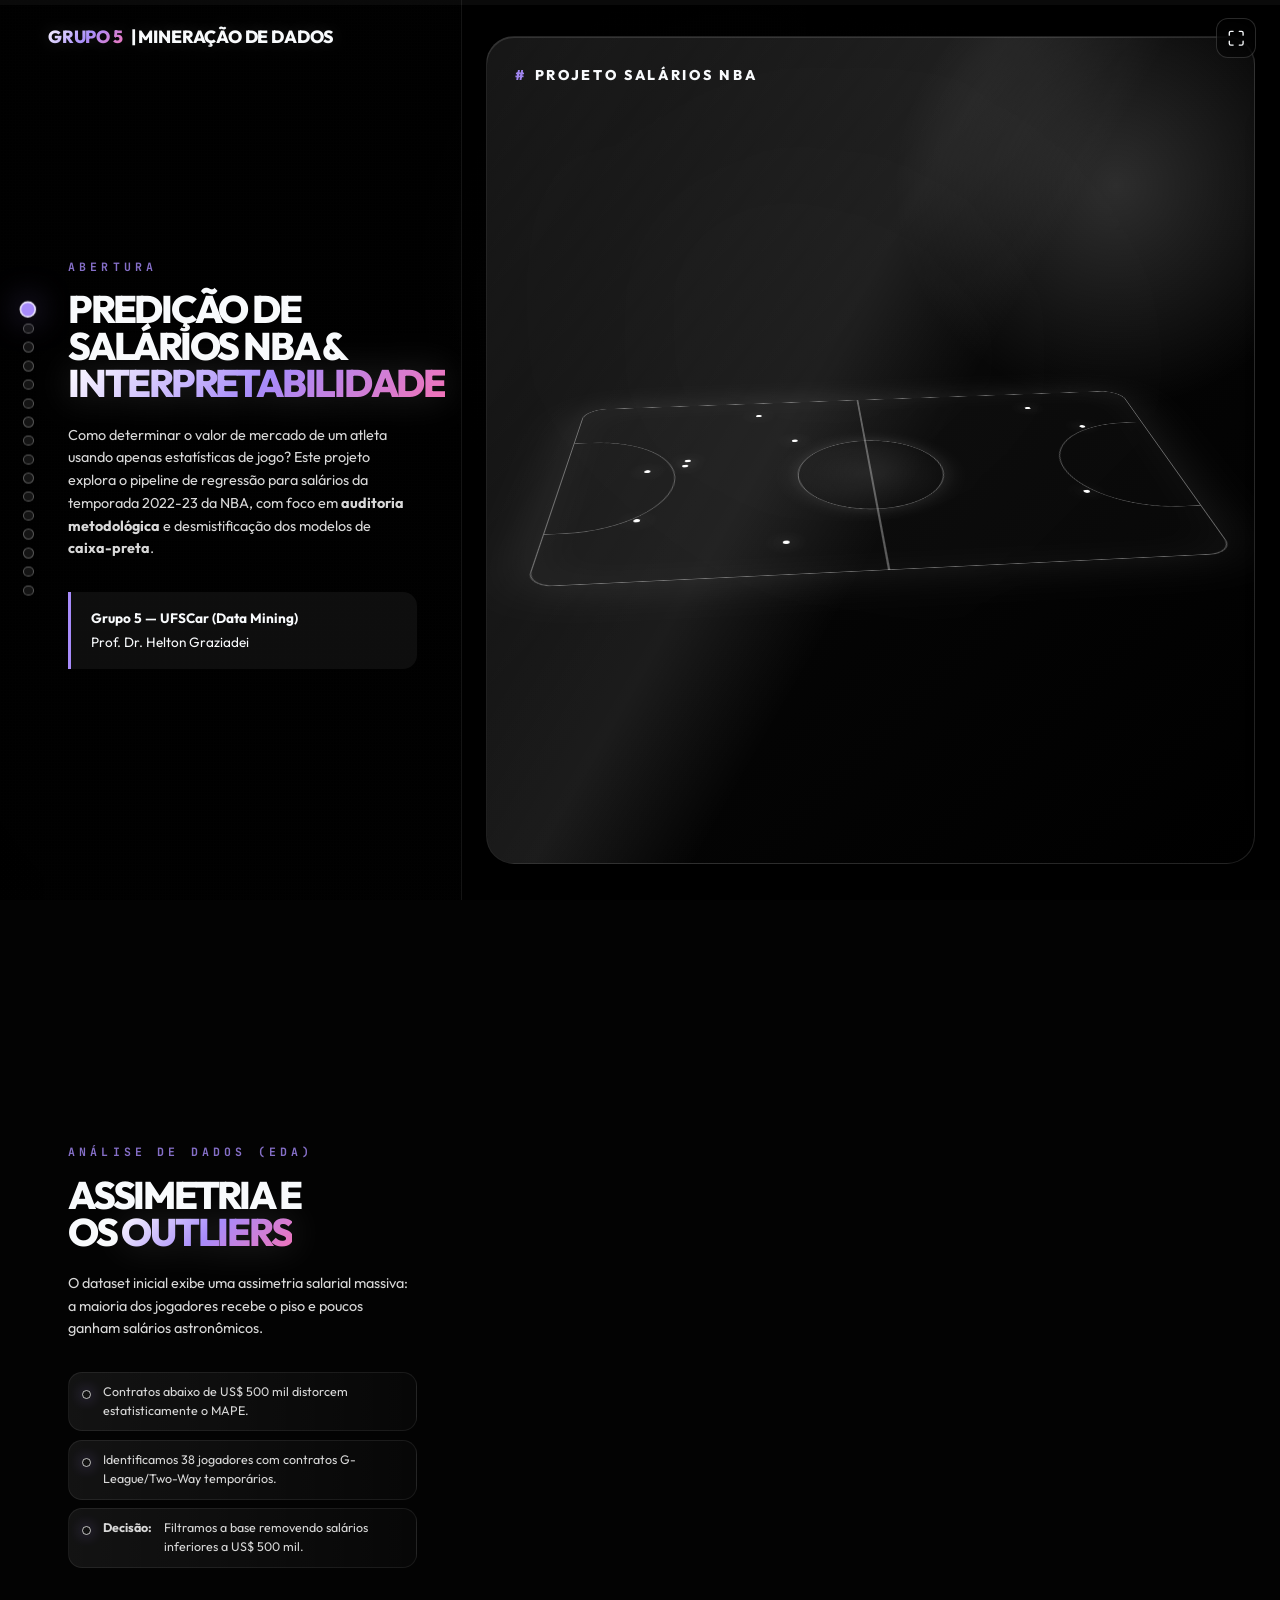
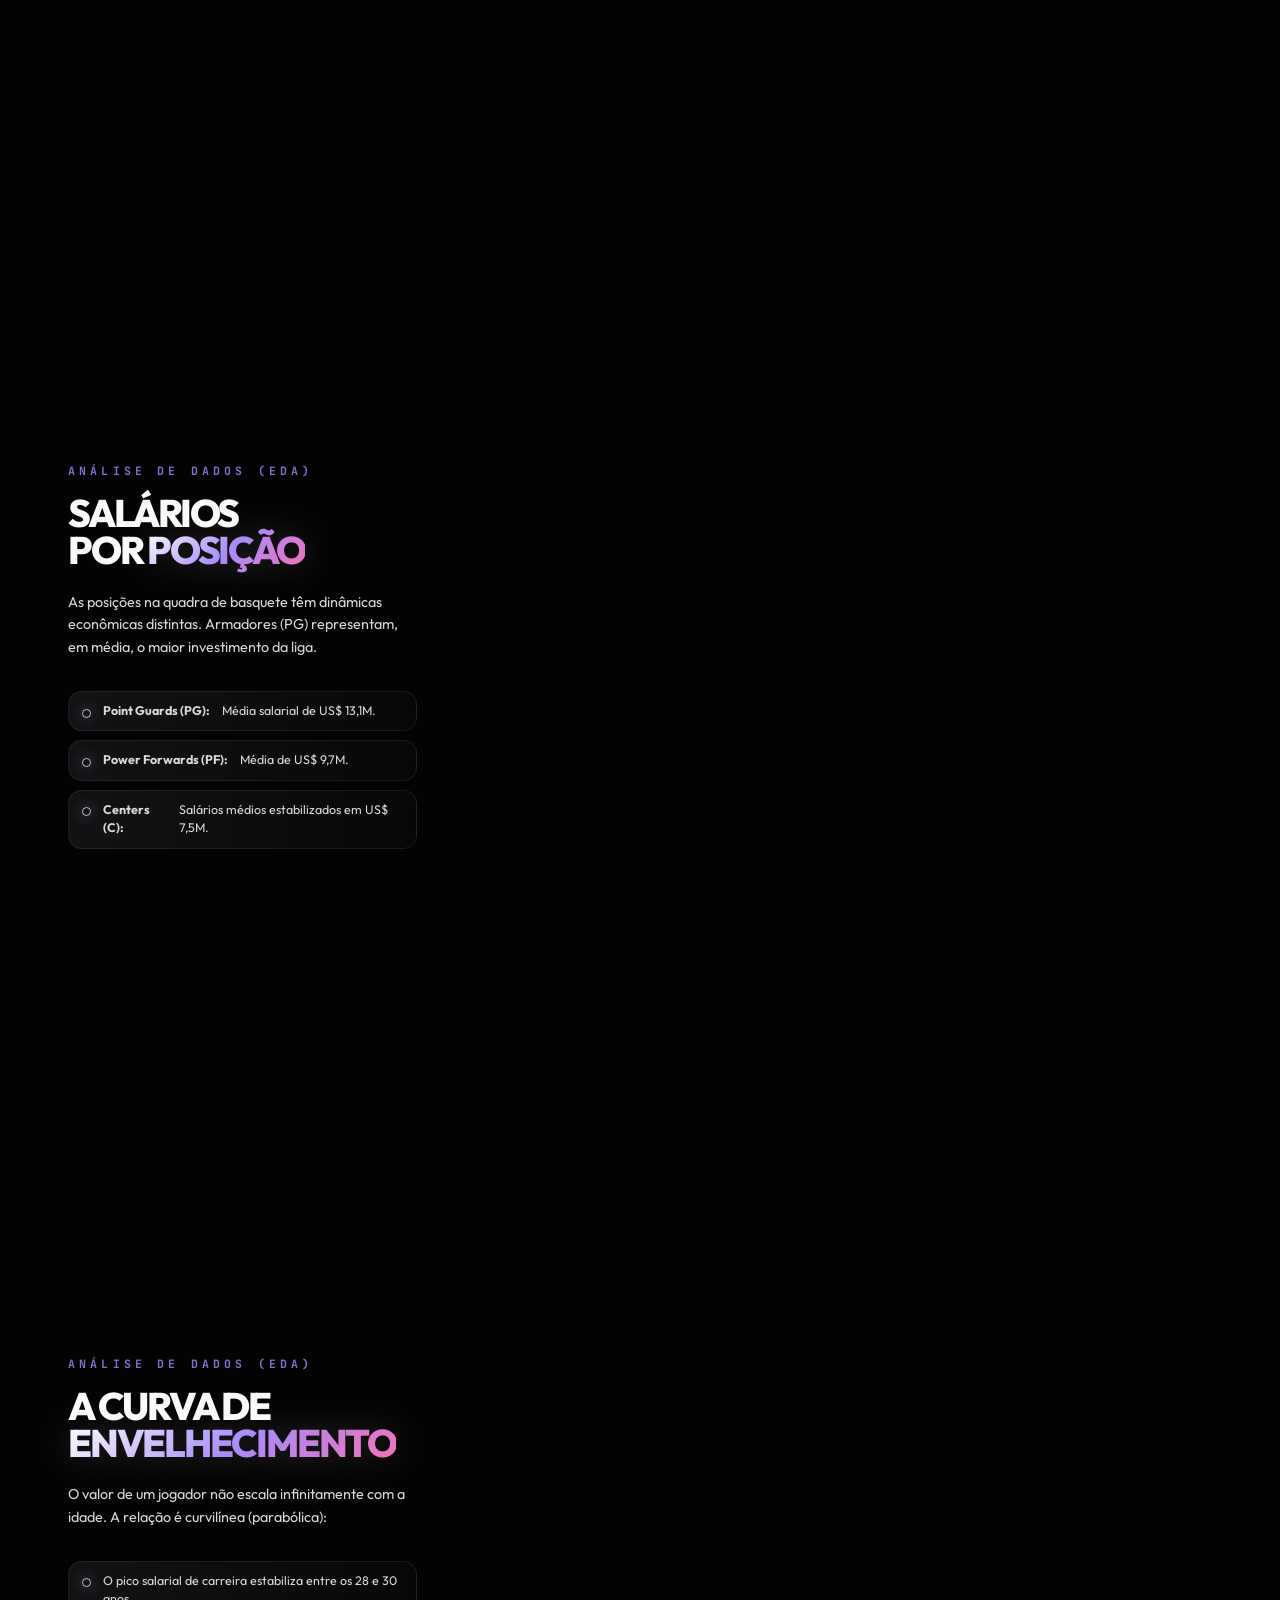
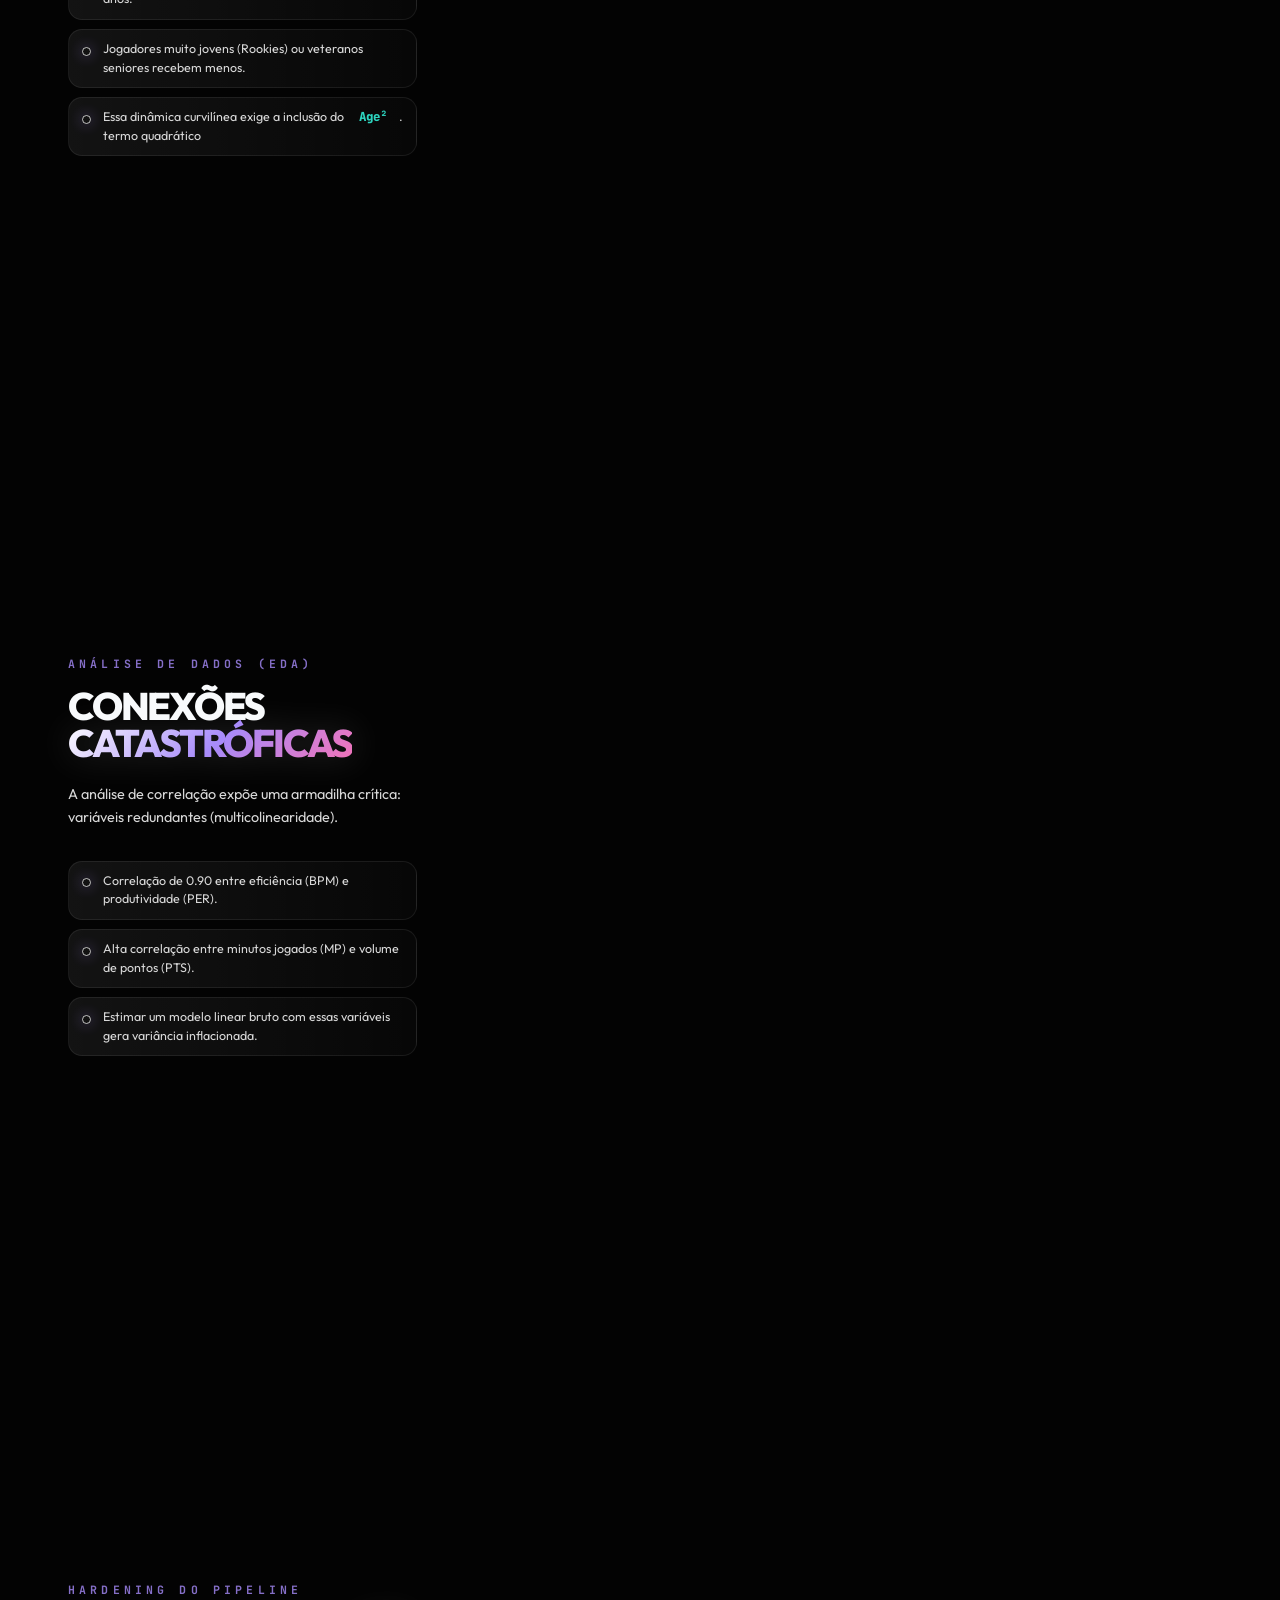
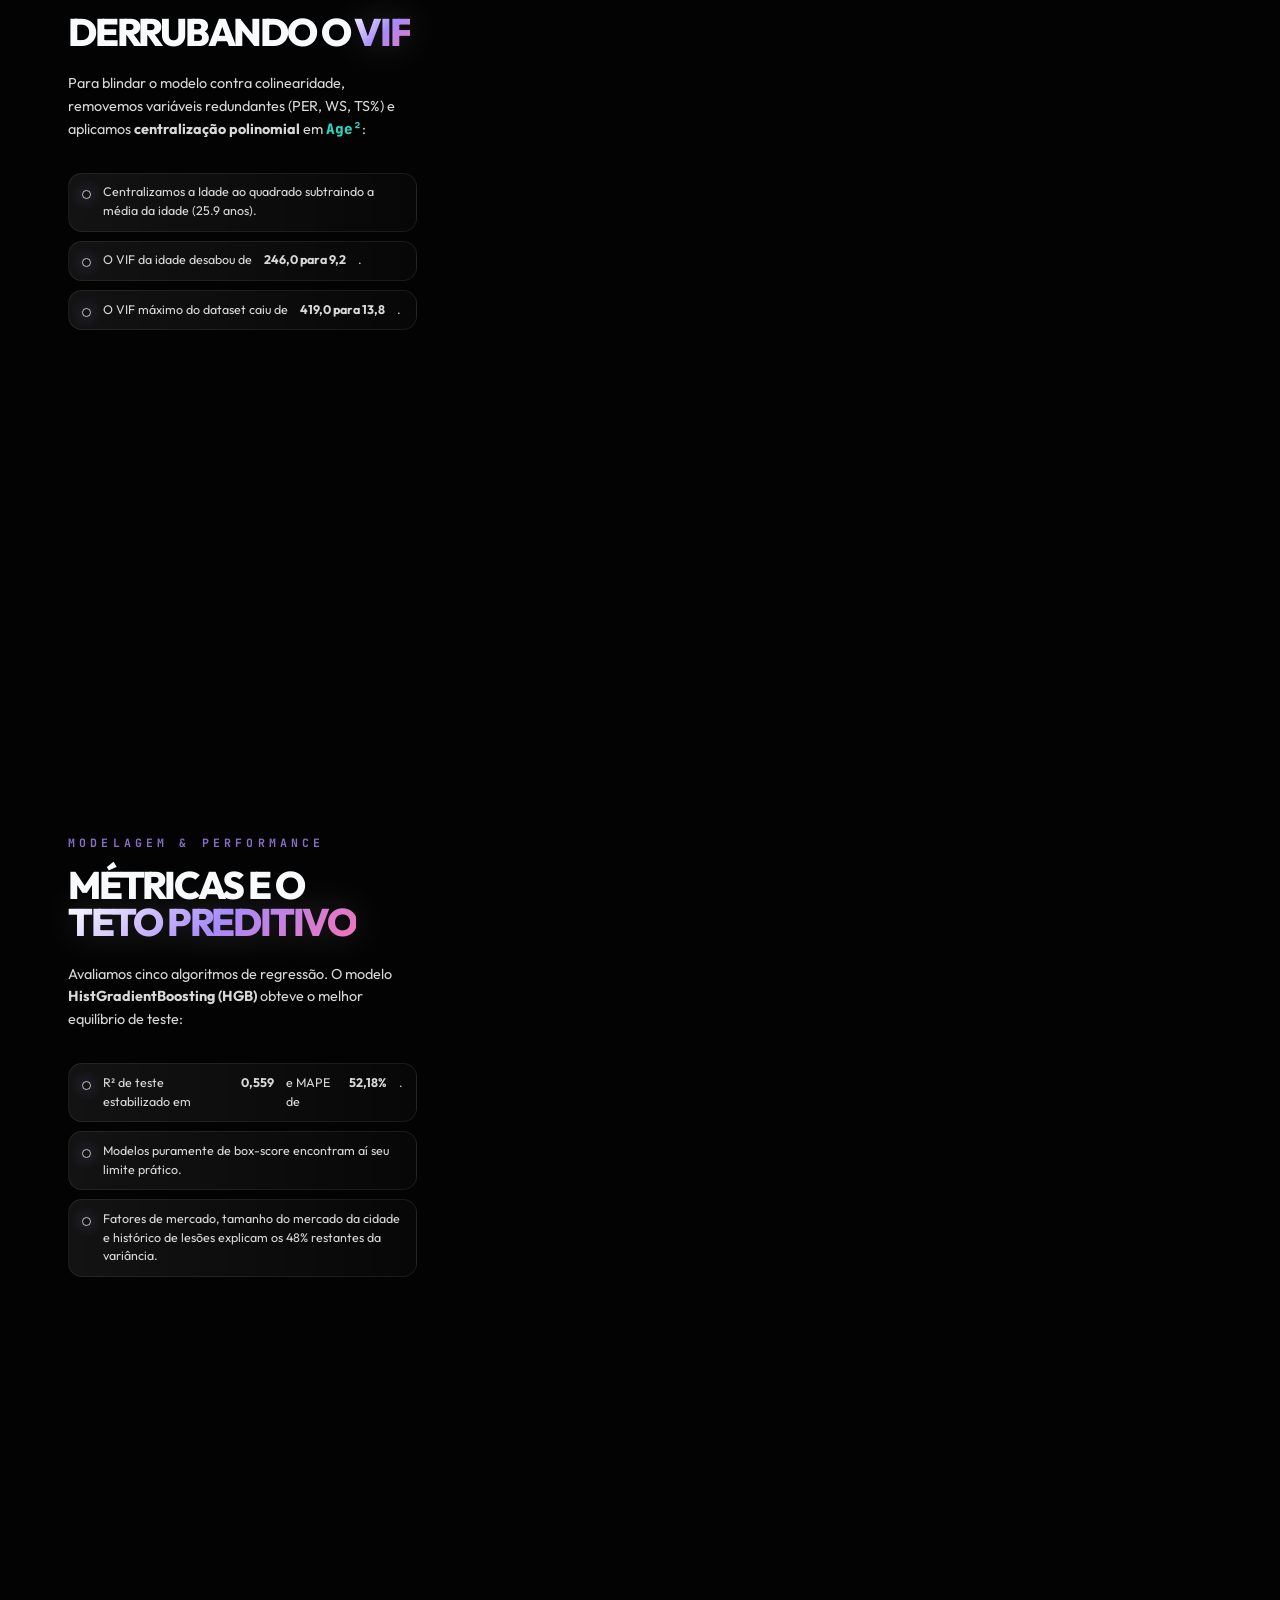
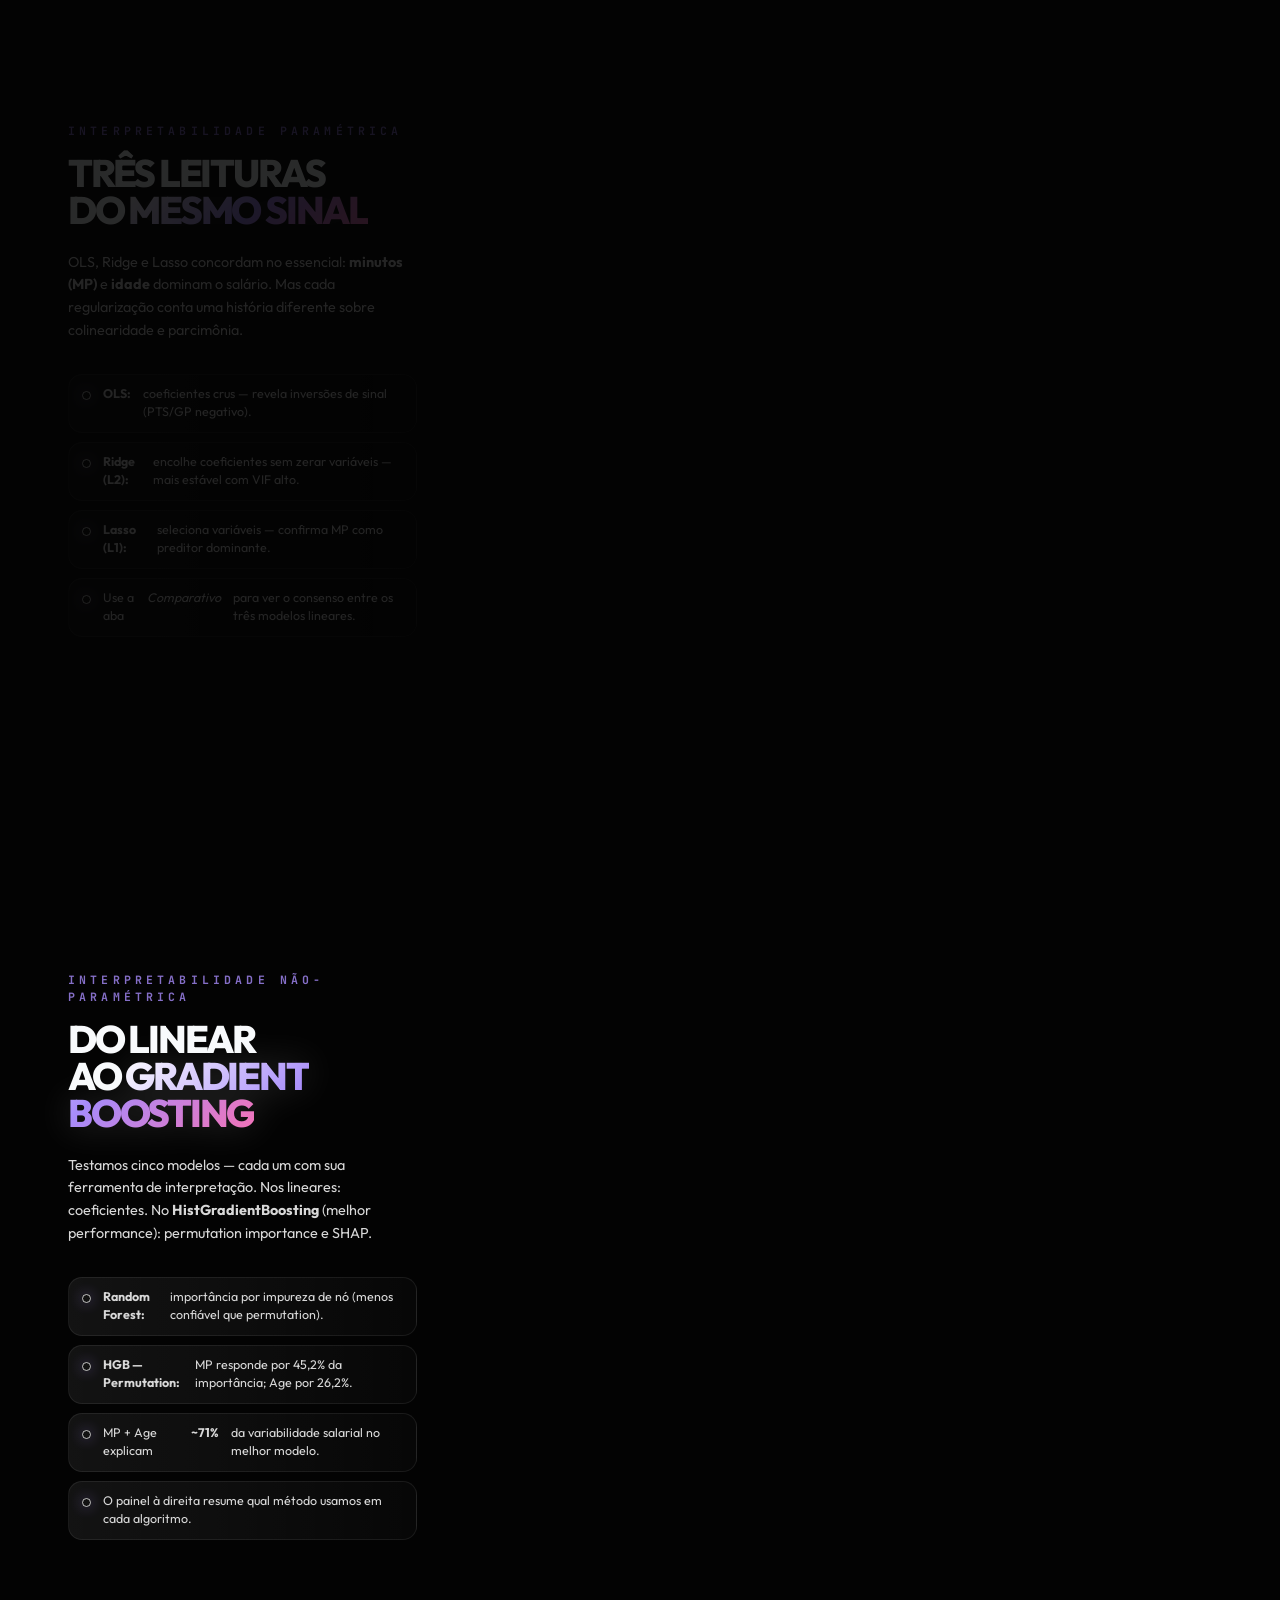
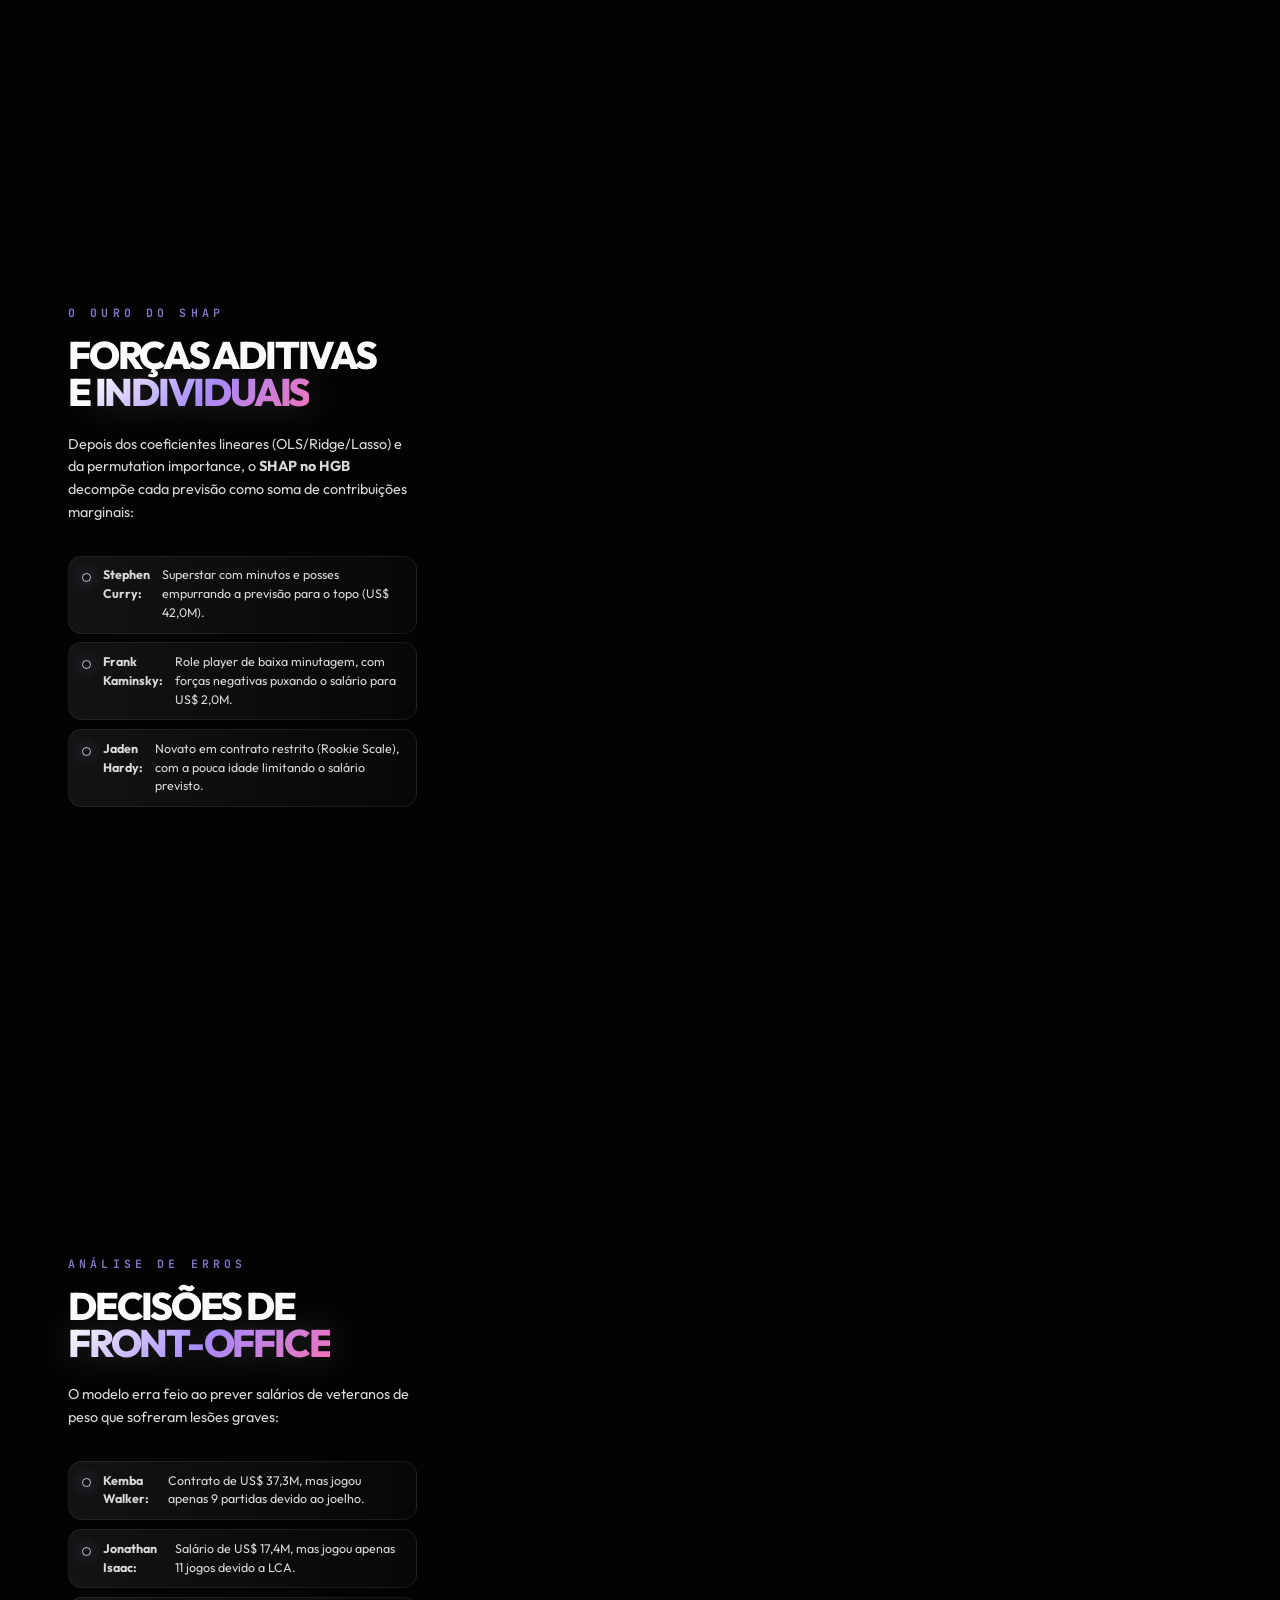
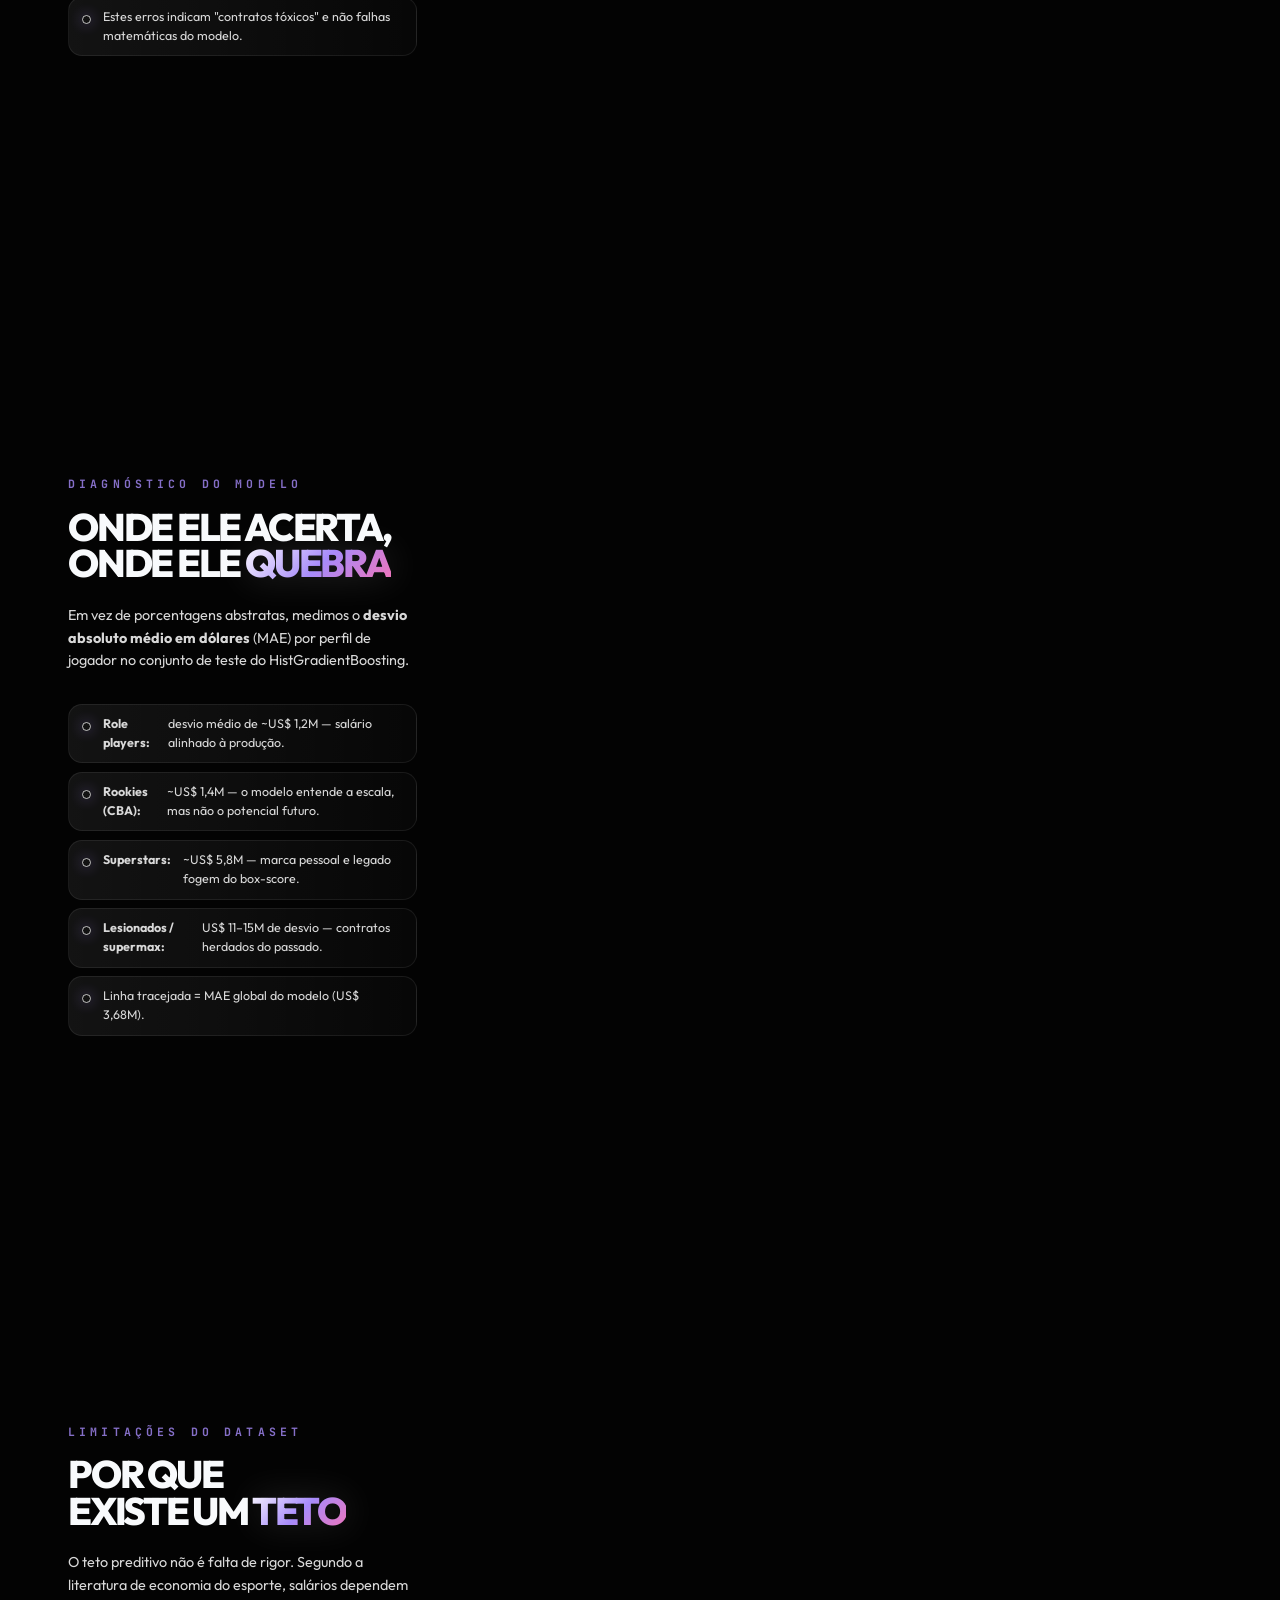
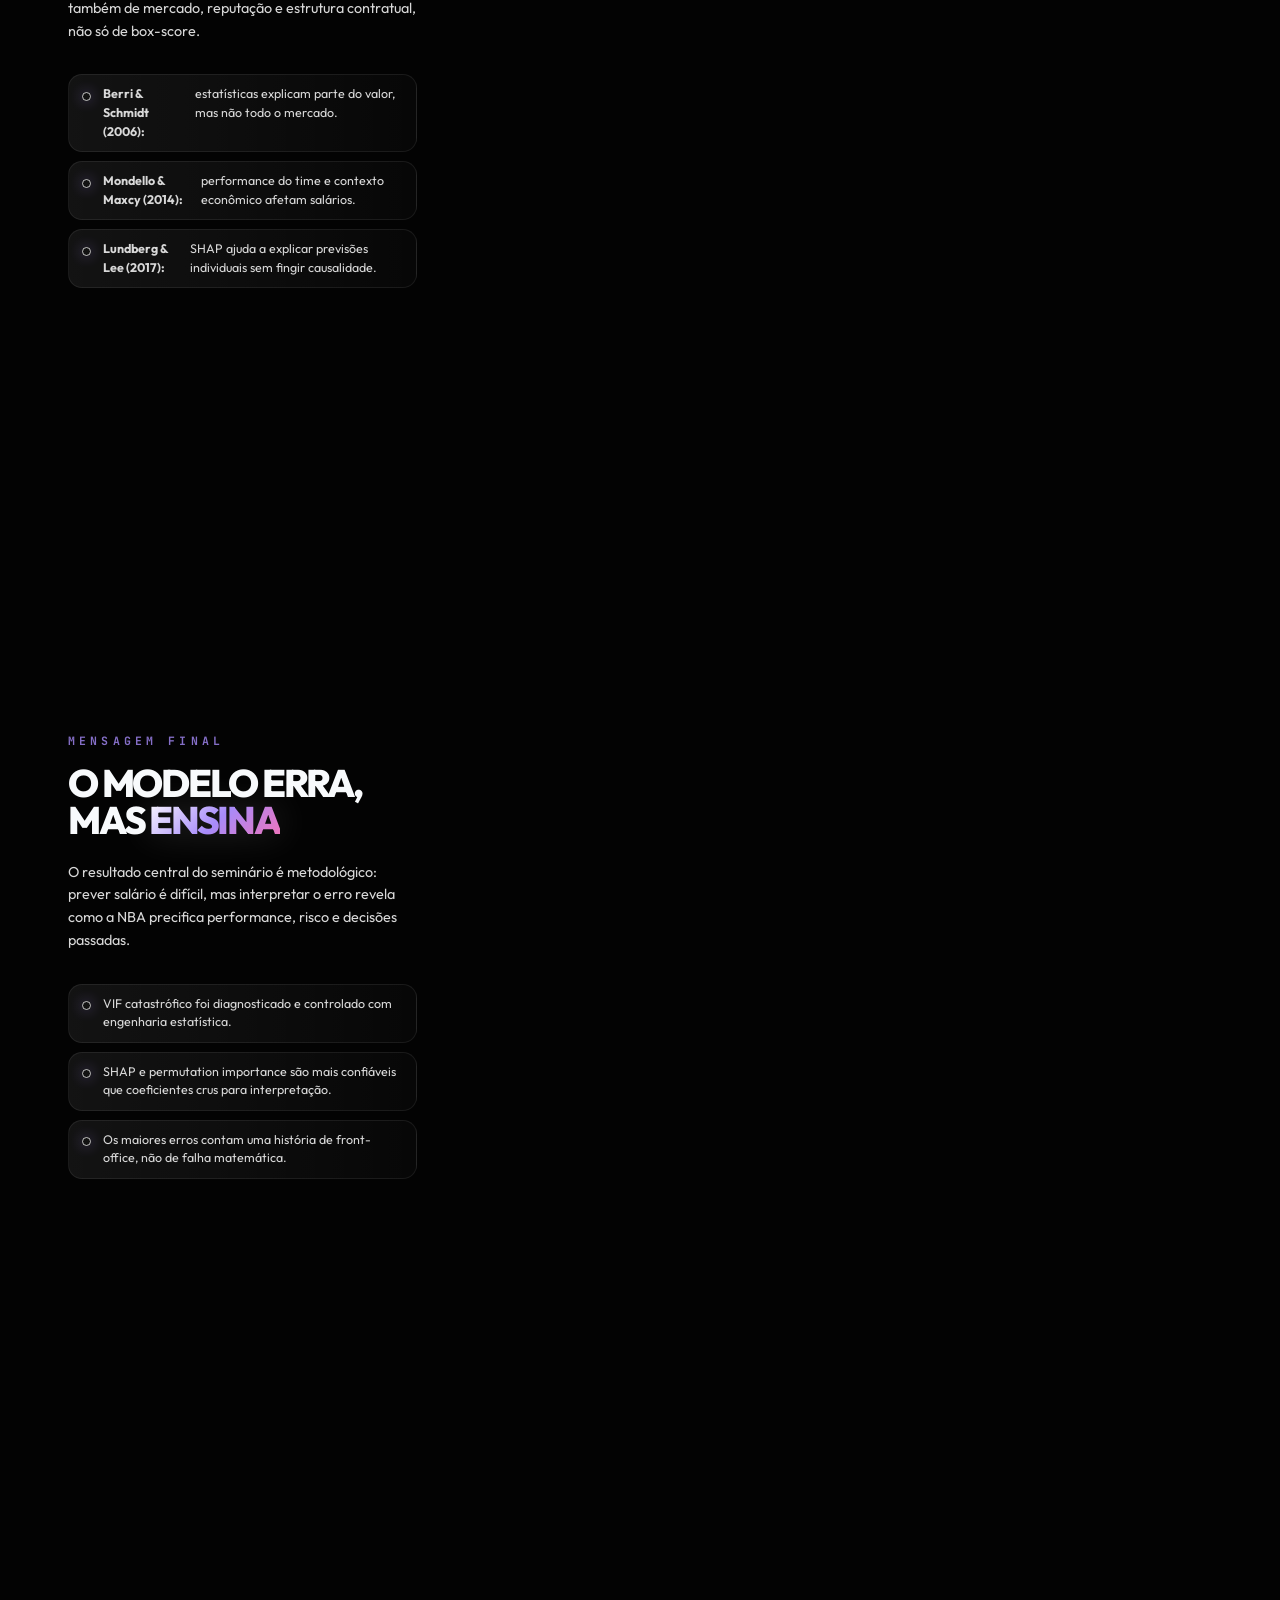
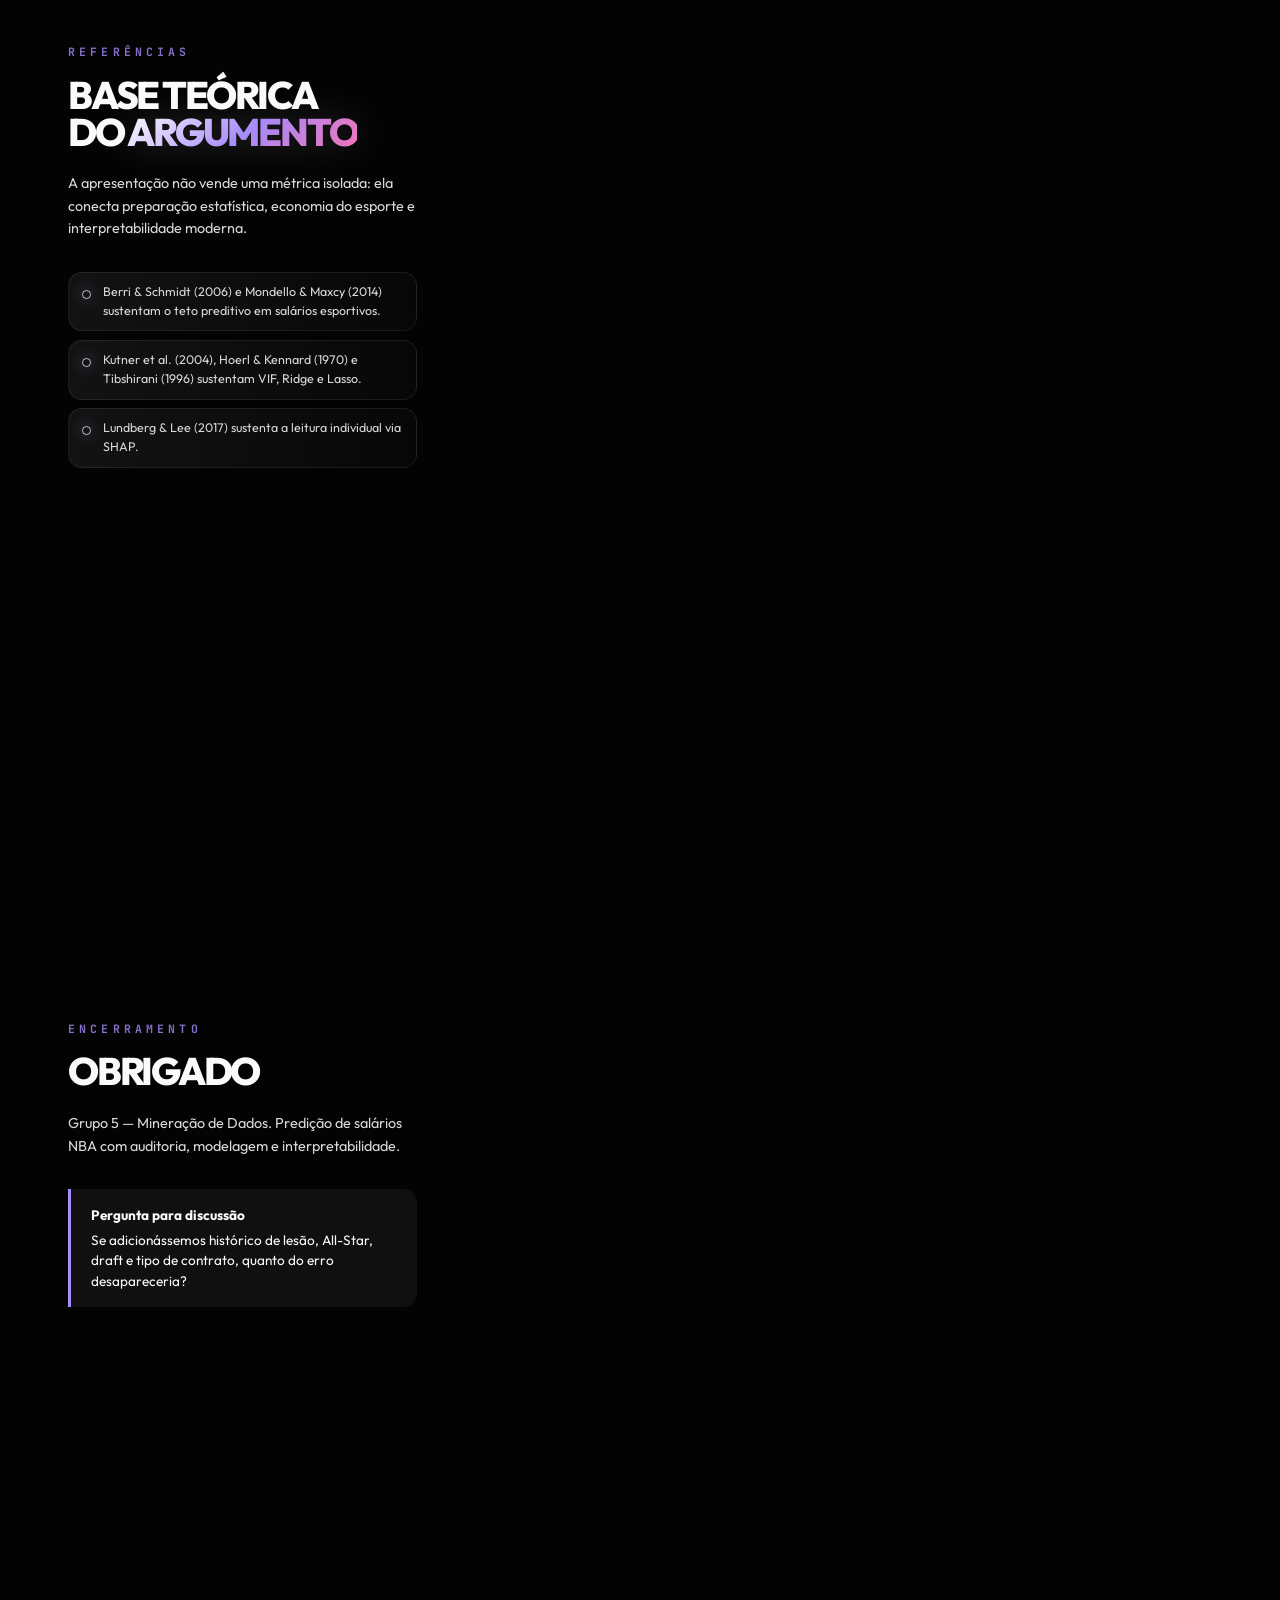
==== commit 5c78c8d0: "feat(apresentacao): index.html autocontido para abrir offline O index.html agora embute CSS, JS e ví" ====
--- a/apresentacao/index.html
+++ b/apresentacao/index.html
@@ -1,19 +1,1360 @@
+<!-- Gerado por build_standalone.py a partir de source.html — abra direto no navegador. -->
+<!-- Para editar: altere source.html, css/ e js/, depois rode: python3 build_standalone.py -->
 <!DOCTYPE html>
 <html lang="pt-BR">
 <head>
     <meta charset="UTF-8">
     <meta name="viewport" content="width=device-width, initial-scale=1.0">
-    <title>Interpretabilidade de Modelos: Regressão NBA — Grupo 5</title>
-    <link rel="stylesheet" href="css/base.css">
-    <link rel="stylesheet" href="css/slides.css">
-    <link rel="stylesheet" href="css/animations.css">
+    <title>Interpretabilidade de Modelos: Regressão NBA — Grupo 5</title>    <style>
+@import url('https://fonts.googleapis.com/css2?family=Outfit:wght@300;400;600;700;800&family=JetBrains+Mono:wght@400;500;700&display=swap');
+
+/* --- DESIGN SYSTEM BASE --- */
+:root {
+    --bg-dark: #030303;
+    --bg-card: rgba(8, 8, 8, 0.72);
+    --bg-card-hover: rgba(20, 20, 20, 0.88);
+    --border-color: rgba(255, 255, 255, 0.12);
+    --border-glow: rgba(124, 58, 237, 0.36);
+    
+    /* Text Colors */
+    --text-primary: #f8fafc;
+    --text-secondary: #d8d8d8;
+    --text-muted: #858585;
+    
+    /* Accents */
+    --accent-purple: #a78bfa;
+    --accent-orange: #fb923c;
+    --accent-teal: #2dd4bf;
+    --accent-pink: #f472b6;
+    --accent-blue: #60a5fa;
+    --accent-emerald: #34d399;
+    --accent-rose: #fb7185;
+    
+    /* Gradients */
+    --grad-primary: linear-gradient(135deg, #ffffff 0%, #a78bfa 52%, #f472b6 100%);
+    --grad-orange: linear-gradient(135deg, #ffffff 0%, #fb923c 100%);
+    --grad-blue: linear-gradient(135deg, #ffffff 0%, #60a5fa 100%);
+    --grad-teal: linear-gradient(135deg, #ffffff 0%, #2dd4bf 100%);
+    
+    /* Fonts */
+    --font-sans: 'Outfit', -apple-system, sans-serif;
+    --font-mono: 'JetBrains Mono', monospace;
+}
+
+* {
+    box-sizing: border-box;
+    margin: 0;
+    padding: 0;
+}
+
+html {
+    scroll-behavior: smooth;
+    scroll-snap-type: y mandatory;
+}
+
+body {
+    background-color: var(--bg-dark);
+    color: var(--text-primary);
+    font-family: var(--font-sans);
+    line-height: 1.5;
+    -webkit-font-smoothing: antialiased;
+    overflow-x: hidden;
+    cursor: default;
+}
+
+/* Background video */
+.bg-video-container {
+    position: fixed;
+    top: 0;
+    left: 0;
+    width: 100vw;
+    height: 100vh;
+    z-index: -10;
+    overflow: hidden;
+}
+
+.bg-video-container video {
+    width: 100%;
+    height: 100%;
+    object-fit: cover;
+    filter: grayscale(1) contrast(1.35) brightness(0.34);
+    transform: scale(1.06);
+}
+
+.bg-video-fallback-gradient {
+    position: absolute;
+    top: 0;
+    left: 0;
+    width: 100%;
+    height: 100%;
+    background: radial-gradient(circle at 60% 30%, rgba(255,255,255,0.12) 0%, rgba(0,0,0,0.24) 35%, #030303 100%);
+    z-index: -11;
+}
+
+.bg-video-vignette,
+.bg-video-grain {
+    position: absolute;
+    inset: 0;
+    pointer-events: none;
+}
+
+.bg-video-vignette {
+    background:
+        linear-gradient(90deg, rgba(0,0,0,0.86) 0%, rgba(0,0,0,0.55) 42%, rgba(0,0,0,0.78) 100%),
+        radial-gradient(circle at 75% 40%, rgba(255,255,255,0.16), transparent 34%),
+        radial-gradient(circle at center, transparent 0%, rgba(0,0,0,0.76) 78%);
+}
+
+.bg-video-grain {
+    opacity: 0.16;
+    mix-blend-mode: overlay;
+    background-image:
+        linear-gradient(rgba(255,255,255,0.04) 1px, transparent 1px),
+        linear-gradient(90deg, rgba(255,255,255,0.035) 1px, transparent 1px);
+    background-size: 3px 3px;
+    animation: filmGrain 0.55s steps(2) infinite;
+}
+
+/* Scrollbars */
+::-webkit-scrollbar {
+    width: 8px;
+    height: 8px;
+}
+::-webkit-scrollbar-track {
+    background: rgba(5, 7, 10, 0.4);
+}
+::-webkit-scrollbar-thumb {
+    background: rgba(255, 255, 255, 0.08);
+    border-radius: 9999px;
+}
+::-webkit-scrollbar-thumb:hover {
+    background: rgba(255, 255, 255, 0.2);
+}
+
+/* Glass panel */
+.glass-panel {
+    background: var(--bg-card);
+    backdrop-filter: blur(28px) saturate(0.8);
+    -webkit-backdrop-filter: blur(28px) saturate(0.8);
+    border: 1px solid var(--border-color);
+    border-radius: 16px;
+    box-shadow: 0 24px 70px rgba(0, 0, 0, 0.74), inset 0 1px 0 rgba(255,255,255,0.08);
+    transition: all 0.4s cubic-bezier(0.16, 1, 0.3, 1);
+}
+
+.glass-panel:hover {
+    border-color: rgba(255, 255, 255, 0.34);
+    box-shadow: 0 26px 80px rgba(0, 0, 0, 0.82), 0 0 42px rgba(255,255,255,0.08);
+}
+
+/* Badges */
+.badge {
+    padding: 0.3rem 0.8rem;
+    border-radius: 9999px;
+    font-size: 0.75rem;
+    font-family: var(--font-mono);
+    font-weight: 700;
+    text-transform: uppercase;
+    letter-spacing: 0.08em;
+    display: inline-flex;
+    align-items: center;
+}
+
+.badge-glow-purple {
+    background: rgba(139, 92, 246, 0.15);
+    color: #c084fc;
+    border: 1px solid rgba(139, 92, 246, 0.3);
+}
+
+.badge-glow-orange {
+    background: rgba(249, 115, 22, 0.15);
+    color: #ffedd5;
+    border: 1px solid rgba(249, 115, 22, 0.3);
+}
+
+.badge-glow-rose {
+    background: rgba(244, 63, 94, 0.15);
+    color: #fda4af;
+    border: 1px solid rgba(244, 63, 94, 0.3);
+}
+
+.badge-glow-teal {
+    background: rgba(20, 184, 166, 0.15);
+    color: #99f6e4;
+    border: 1px solid rgba(20, 184, 166, 0.3);
+}
+
+/* Nav UI elements */
+.nav-header {
+    position: fixed;
+    top: 0;
+    left: 0;
+    width: 100%;
+    height: 5px;
+    background: rgba(255, 255, 255, 0.04);
+    z-index: 1000;
+}
+
+.nav-progress {
+    height: 100%;
+    width: 0%;
+    background: linear-gradient(90deg, var(--accent-purple) 0%, var(--accent-teal) 52%, var(--accent-orange) 100%);
+    box-shadow: 0 0 24px rgba(167,139,250,0.42);
+    transition: width 0.1s ease;
+}
+
+.fixed-logo {
+    position: fixed;
+    top: 1.5rem;
+    left: 3rem;
+    z-index: 50;
+    font-weight: 800;
+    font-size: 1.1rem;
+    letter-spacing: -0.01em;
+    font-family: var(--font-sans);
+    display: flex;
+    align-items: center;
+    gap: 0.5rem;
+    color: var(--text-primary);
+    text-transform: uppercase;
+    text-shadow: 0 0 18px rgba(255,255,255,0.16);
+}
+
+.fixed-logo span {
+    background: var(--grad-primary);
+    -webkit-background-clip: text;
+    -webkit-text-fill-color: transparent;
+}
+
+.fullscreen-btn {
+    position: fixed;
+    top: 1.15rem;
+    right: 1.5rem;
+    z-index: 1001;
+    width: 2.5rem;
+    height: 2.5rem;
+    display: flex;
+    align-items: center;
+    justify-content: center;
+    border-radius: 12px;
+    border: 1px solid rgba(255, 255, 255, 0.16);
+    background: rgba(0, 0, 0, 0.45);
+    backdrop-filter: blur(12px);
+    -webkit-backdrop-filter: blur(12px);
+    color: var(--text-primary);
+    cursor: pointer;
+    opacity: 0;
+    visibility: hidden;
+    pointer-events: none;
+    transform: translateY(-4px);
+    transition: opacity 0.35s ease, visibility 0.35s ease, transform 0.35s ease,
+                background 0.25s ease, border-color 0.25s ease, box-shadow 0.25s ease;
+}
+
+.fullscreen-btn.visible {
+    opacity: 1;
+    visibility: visible;
+    pointer-events: auto;
+    transform: translateY(0);
+}
+
+.fullscreen-btn:hover {
+    background: rgba(255, 255, 255, 0.1);
+    border-color: rgba(255, 255, 255, 0.28);
+    box-shadow: 0 0 20px rgba(167, 139, 250, 0.22);
+}
+
+.fullscreen-btn:focus-visible {
+    outline: 2px solid var(--accent-teal);
+    outline-offset: 2px;
+}
+
+.fullscreen-icon {
+    width: 1.15rem;
+    height: 1.15rem;
+}
+
+.fullscreen-icon-exit {
+    display: none;
+}
+
+.fullscreen-btn.is-fullscreen .fullscreen-icon-enter {
+    display: none;
+}
+
+.fullscreen-btn.is-fullscreen .fullscreen-icon-exit {
+    display: block;
+}
+
+
+/* --- SCROLLYTELLING SPLIT LAYOUT --- */
+.scrolly-wrapper {
+    display: flex;
+    position: relative;
+    width: 100vw;
+    min-height: 100vh;
+    isolation: isolate;
+}
+
+/* Left Narrative Column */
+.narrative-col {
+    width: 36%;
+    position: relative;
+    padding-top: 0;
+    padding-bottom: 0;
+    z-index: 10;
+    pointer-events: auto;
+}
+
+/* Step - Text container blocks */
+.step {
+    min-height: 100vh;
+    height: 100vh;
+    display: flex;
+    flex-direction: column;
+    justify-content: center;
+    padding: clamp(4.25rem, 8vh, 6rem) 2.75rem clamp(2rem, 5vh, 4rem) 4.25rem;
+    opacity: 0.16;
+    transition: opacity 0.7s cubic-bezier(0.16, 1, 0.3, 1), transform 0.7s cubic-bezier(0.16, 1, 0.3, 1), filter 0.7s ease;
+    transform: translateY(24px);
+    filter: blur(0.75px);
+    scroll-snap-align: start;
+    scroll-snap-stop: always;
+    overflow: hidden;
+}
+
+.step.active {
+    opacity: 1;
+    transform: translateY(0);
+    filter: blur(0);
+}
+
+/* Narrative text elements */
+.step-label {
+    font-family: var(--font-mono);
+    color: var(--accent-purple);
+    font-size: 0.72rem;
+    font-weight: 700;
+    text-transform: uppercase;
+    letter-spacing: 0.36em;
+    margin-bottom: 1rem;
+    opacity: 0.8;
+}
+
+.step-title {
+    font-size: clamp(1.85rem, 3vw, 3.8rem);
+    font-weight: 800;
+    line-height: 0.96;
+    letter-spacing: -0.058em;
+    margin-bottom: 1.35rem;
+    text-transform: uppercase;
+    text-wrap: balance;
+}
+
+.step-title span {
+    background: var(--grad-primary);
+    -webkit-background-clip: text;
+    -webkit-text-fill-color: transparent;
+    filter: drop-shadow(0 0 18px rgba(255,255,255,0.18));
+}
+
+.math-token {
+    font-family: var(--font-mono);
+    color: var(--accent-teal);
+    font-weight: 800;
+}
+
+.step-desc {
+    font-size: clamp(0.9rem, 1vw, 1rem);
+    color: var(--text-secondary);
+    line-height: 1.58;
+    margin-bottom: 1rem;
+    max-width: 34rem;
+}
+
+/* Sleek Icon List inside steps */
+.step-list {
+    list-style: none;
+    margin: 1rem 0;
+    display: flex;
+    flex-direction: column;
+    gap: 0.55rem;
+}
+
+.step-list li {
+    display: flex;
+    align-items: flex-start;
+    gap: 0.75rem;
+    font-size: clamp(0.78rem, 0.88vw, 0.88rem);
+    color: var(--text-secondary);
+    padding: 0.62rem 0.8rem;
+    background: linear-gradient(90deg, rgba(255,255,255,0.065), rgba(255,255,255,0.018));
+    border: 1px solid rgba(255,255,255,0.075);
+    border-radius: 14px;
+    backdrop-filter: blur(10px);
+    -webkit-backdrop-filter: blur(10px);
+}
+
+.step-list li::before {
+    content: '';
+    width: 7px;
+    height: 7px;
+    border: 1px solid rgba(255,255,255,0.78);
+    border-radius: 999px;
+    margin-top: 0.42rem;
+    opacity: 0.95;
+    flex: 0 0 7px;
+    box-shadow: 0 0 14px rgba(167,139,250,0.48);
+}
+
+/* Right Sticky Visual Column */
+.visual-col {
+    width: 64%;
+    height: 100vh;
+    position: sticky;
+    top: 0;
+    right: 0;
+    z-index: 5;
+    overflow: hidden;
+    display: flex;
+    align-items: center;
+    justify-content: center;
+    border-left: 1px solid rgba(255, 255, 255, 0.08);
+    background: linear-gradient(90deg, rgba(0,0,0,0.2), rgba(0,0,0,0.52));
+}
+
+.visual-container {
+    width: 94%;
+    height: 92%;
+    position: relative;
+    display: flex;
+    align-items: center;
+    justify-content: center;
+}
+
+/* Individual Visual Panels */
+.visual-panel {
+    position: absolute;
+    top: 0;
+    left: 0;
+    width: 100%;
+    height: 100%;
+    opacity: 0;
+    visibility: hidden;
+    transform: perspective(1100px) rotateX(4deg) scale(0.965) translateY(20px);
+    transition: opacity 0.75s cubic-bezier(0.16, 1, 0.3, 1), 
+                visibility 0.75s cubic-bezier(0.16, 1, 0.3, 1), 
+                transform 0.75s cubic-bezier(0.16, 1, 0.3, 1);
+    display: flex;
+    flex-direction: column;
+    justify-content: center;
+    padding: 1.75rem;
+    background:
+        linear-gradient(135deg, rgba(255,255,255,0.09), rgba(255,255,255,0.025) 42%, rgba(0,0,0,0.42)),
+        rgba(0, 0, 0, 0.58);
+    backdrop-filter: blur(24px) saturate(0.75);
+    -webkit-backdrop-filter: blur(24px) saturate(0.75);
+    border: 1px solid rgba(255, 255, 255, 0.12);
+    border-radius: 28px;
+    box-shadow: 0 32px 100px rgba(0,0,0,0.72), inset 0 1px 0 rgba(255,255,255,0.12);
+    overflow: hidden;
+}
+
+.visual-panel::before {
+    content: '';
+    position: absolute;
+    inset: 0;
+    pointer-events: none;
+    background:
+        linear-gradient(120deg, transparent 0%, rgba(255,255,255,0.09) 42%, transparent 55%),
+        radial-gradient(circle at 82% 18%, rgba(255,255,255,0.16), transparent 24%);
+    opacity: 0;
+    transform: translateX(-12%);
+    transition: opacity 0.7s ease, transform 1s cubic-bezier(0.16, 1, 0.3, 1);
+}
+
+.visual-panel.active {
+    opacity: 1;
+    visibility: visible;
+    transform: perspective(1100px) rotateX(0) scale(1) translateY(0);
+}
+
+.visual-panel.active::before {
+    opacity: 1;
+    transform: translateX(0);
+}
+
+/* Panel Header Title */
+.panel-title {
+    font-family: var(--font-sans);
+    font-size: 0.88rem;
+    font-weight: 800;
+    letter-spacing: 0.19em;
+    color: var(--text-primary);
+    margin-bottom: 1.5rem;
+    display: flex;
+    align-items: center;
+    gap: 0.5rem;
+    text-transform: uppercase;
+    position: relative;
+    z-index: 2;
+}
+
+.panel-title span {
+    color: var(--accent-purple);
+    opacity: 0.95;
+}
+
+/* SVG Chart Elements & Axis Styles */
+.svg-canvas {
+    width: 100%;
+    height: 100%;
+    background: transparent;
+    overflow: visible;
+}
+
+/* Grid lines */
+.chart-grid-line {
+    stroke: rgba(255, 255, 255, 0.07);
+    stroke-width: 1;
+}
+
+.chart-axis-line {
+    stroke: rgba(255, 255, 255, 0.26);
+    stroke-width: 1.5;
+}
+
+/* Heatmap cell */
+.heatmap-cell {
+    transition: filter 0.2s ease, opacity 0.2s ease;
+    cursor: pointer;
+}
+.heatmap-cell:hover {
+    filter: brightness(1.45);
+}
+
+/* Scatter plot elements */
+.scatter-dot {
+    cursor: pointer;
+    transition: r 0.25s cubic-bezier(0.175, 0.885, 0.32, 1.275), 
+                fill 0.25s ease, 
+                opacity 0.2s ease;
+}
+
+.scatter-dot:hover {
+    r: 9px !important;
+    opacity: 1 !important;
+    stroke: white !important;
+    stroke-width: 1.5px;
+}
+
+/* Tooltip */
+.chart-tooltip {
+    position: fixed;
+    background: rgba(4, 4, 4, 0.94);
+    backdrop-filter: blur(18px);
+    -webkit-backdrop-filter: blur(18px);
+    border: 1px solid rgba(255, 255, 255, 0.28);
+    padding: 0.75rem 1rem;
+    border-radius: 12px;
+    font-size: 0.75rem;
+    pointer-events: none;
+    opacity: 0;
+    transition: opacity 0.15s ease;
+    z-index: 1000;
+    box-shadow: 0 18px 50px rgba(0, 0, 0, 0.78), 0 0 28px rgba(255,255,255,0.08);
+    font-family: var(--font-mono);
+    color: var(--text-primary);
+}
+
+/* Stats Comparison Grid (Metrics) */
+.metric-row {
+    display: grid;
+    grid-template-columns: repeat(3, 1fr);
+    gap: 1.25rem;
+    margin-bottom: 1.5rem;
+    position: relative;
+    z-index: 2;
+}
+
+.metric-card {
+    padding: 1.25rem;
+    text-align: center;
+    border-radius: 18px;
+    transform: translateY(0);
+}
+
+.metric-card .num {
+    font-family: var(--font-mono);
+    font-size: 1.8rem;
+    font-weight: 800;
+    letter-spacing: -0.03em;
+    text-shadow: 0 0 18px rgba(255,255,255,0.18);
+}
+
+.metric-card .lbl {
+    font-size: 0.7rem;
+    color: var(--text-muted);
+    text-transform: uppercase;
+    margin-top: 0.35rem;
+    letter-spacing: 0.08em;
+    font-weight: 600;
+}
+
+/* Alert panels inside narrative */
+.narrative-alert {
+    padding: 1rem 1.25rem;
+    border-left: 3px solid var(--accent-orange);
+    background: rgba(255, 255, 255, 0.055);
+    border-radius: 0 14px 14px 0;
+    font-size: 0.85rem;
+    margin-top: 1rem;
+}
+
+.narrative-alert.purple {
+    border-left-color: var(--accent-purple);
+    background: rgba(255, 255, 255, 0.055);
+}
+
+.narrative-alert.warning {
+    border-left-color: var(--accent-rose);
+    background: rgba(255, 255, 255, 0.07);
+}
+
+.narrative-alert .alert-title {
+    font-weight: 700;
+    margin-bottom: 0.25rem;
+    color: var(--text-primary);
+}
+
+/* SHAP tab menu */
+.shap-profile-selector {
+    display: flex;
+    gap: 0.5rem;
+    margin-bottom: 1rem;
+}
+
+.profile-tab-btn {
+    padding: 0.45rem 1.1rem;
+    border-radius: 999px;
+    background: rgba(255, 255, 255, 0.045);
+    border: 1px solid rgba(255, 255, 255, 0.12);
+    color: var(--text-secondary);
+    font-size: 0.8rem;
+    font-family: var(--font-sans);
+    font-weight: 600;
+    cursor: pointer;
+    transition: all 0.3s cubic-bezier(0.16, 1, 0.3, 1);
+}
+
+.profile-tab-btn.active {
+    background: var(--grad-primary);
+    color: #030303;
+    border-color: rgba(255,255,255,0.72);
+    box-shadow: 0 0 24px rgba(167, 139, 250, 0.28);
+}
+
+.scroll-rail {
+    position: fixed;
+    left: 1.45rem;
+    top: 50%;
+    transform: translateY(-50%);
+    z-index: 60;
+    display: flex;
+    flex-direction: column;
+    gap: 0.52rem;
+}
+
+.scroll-dot {
+    width: 0.65rem;
+    height: 0.65rem;
+    border-radius: 999px;
+    border: 1px solid rgba(255,255,255,0.3);
+    background: rgba(255,255,255,0.08);
+    cursor: pointer;
+    transition: transform 0.28s ease, background 0.28s ease, border-color 0.28s ease, box-shadow 0.28s ease;
+}
+
+.scroll-dot.active {
+    transform: scale(1.65);
+    background: var(--accent-purple);
+    border-color: rgba(255,255,255,0.78);
+    box-shadow: 0 0 20px rgba(167,139,250,0.58);
+}
+
+.scroll-dot:hover {
+    transform: scale(1.35);
+    background: rgba(255,255,255,0.72);
+}
+
+.chart-control-row {
+    display: flex;
+    gap: 0.5rem;
+    margin: -0.5rem 0 1rem;
+    position: relative;
+    z-index: 2;
+}
+
+.chart-note {
+    color: var(--text-muted);
+    font-family: var(--font-mono);
+    font-size: 0.72rem;
+    letter-spacing: 0.03em;
+    margin: -0.7rem 0 1rem;
+    position: relative;
+    z-index: 2;
+}
+
+.interpret-strip {
+    display: flex;
+    flex-wrap: wrap;
+    gap: 0.45rem;
+    margin: -0.35rem 0 0.85rem;
+    position: relative;
+    z-index: 2;
+}
+
+.interpret-chip {
+    display: flex;
+    flex-direction: column;
+    gap: 0.1rem;
+    padding: 0.35rem 0.65rem;
+    border-radius: 8px;
+    background: rgba(255, 255, 255, 0.04);
+    border: 1px solid rgba(255, 255, 255, 0.1);
+    border-left: 3px solid var(--chip-color, rgba(255,255,255,0.3));
+    min-width: 5.5rem;
+}
+
+.interpret-chip strong {
+    font-size: 0.72rem;
+    font-family: var(--font-mono);
+    color: var(--chip-color, var(--text-primary));
+    letter-spacing: 0.04em;
+}
+
+.interpret-chip span {
+    font-size: 0.65rem;
+    color: var(--text-muted);
+    font-family: var(--font-sans);
+    line-height: 1.2;
+}
+
+.interpret-chip.active {
+    background: rgba(45, 212, 191, 0.08);
+    border-color: rgba(45, 212, 191, 0.35);
+    box-shadow: 0 0 18px rgba(45, 212, 191, 0.12);
+}
+
+.visual-panel > div[style*="flex: 1"] {
+    min-height: 0;
+}
+
+/* Player Profile Card Showcase in Panel 9 */
+.shap-focus-summary {
+    display: grid;
+    grid-template-columns: repeat(3, 1fr);
+    gap: 0.75rem;
+    margin-bottom: 1rem;
+    position: relative;
+    z-index: 2;
+}
+
+.shap-summary-card {
+    background: rgba(255, 255, 255, 0.055);
+    border: 1px solid rgba(255, 255, 255, 0.09);
+    border-radius: 14px;
+    padding: 0.85rem;
+}
+
+.shap-summary-card .val {
+    font-family: var(--font-mono);
+    font-size: 1.05rem;
+    font-weight: 700;
+    color: var(--text-primary);
+}
+
+.shap-summary-card .lbl {
+    font-size: 0.6rem;
+    color: var(--text-muted);
+    text-transform: uppercase;
+    letter-spacing: 0.08em;
+    margin-top: 0.12rem;
+}
+
+.waterfall-svg-container {
+    flex: 1;
+    min-height: 360px;
+    position: relative;
+    z-index: 2;
+}
+
+.finale-grid {
+    flex: 1;
+    display: grid;
+    grid-template-columns: repeat(3, 1fr);
+    gap: 1rem;
+    align-items: stretch;
+    position: relative;
+    z-index: 2;
+}
+
+.finale-card {
+    display: flex;
+    flex-direction: column;
+    justify-content: center;
+    min-height: 320px;
+    padding: 1.5rem;
+    border-radius: 24px;
+    border: 1px solid rgba(255,255,255,0.13);
+    background: linear-gradient(150deg, rgba(255,255,255,0.1), rgba(255,255,255,0.035));
+    box-shadow: inset 0 1px 0 rgba(255,255,255,0.1), 0 24px 60px rgba(0,0,0,0.36);
+}
+
+.finale-kicker {
+    font-family: var(--font-mono);
+    color: var(--accent-purple);
+    text-transform: uppercase;
+    letter-spacing: 0.16em;
+    font-size: 0.72rem;
+    font-weight: 900;
+    margin-bottom: 1rem;
+}
+
+.finale-value {
+    font-size: clamp(1.6rem, 2.6vw, 3rem);
+    line-height: 0.95;
+    font-weight: 900;
+    letter-spacing: -0.06em;
+    background: var(--grad-primary);
+    -webkit-background-clip: text;
+    -webkit-text-fill-color: transparent;
+    margin-bottom: 1rem;
+}
+
+.finale-card p {
+    color: var(--text-secondary);
+    font-size: 0.95rem;
+    line-height: 1.55;
+}
+
+.theory-strip {
+    display: flex;
+    flex-wrap: wrap;
+    gap: 0.55rem;
+    margin: -0.6rem 0 1rem;
+    position: relative;
+    z-index: 2;
+}
+
+.theory-strip span {
+    padding: 0.42rem 0.72rem;
+    border-radius: 999px;
+    border: 1px solid rgba(255,255,255,0.14);
+    background: rgba(255,255,255,0.055);
+    color: var(--text-secondary);
+    font-family: var(--font-mono);
+    font-size: 0.68rem;
+    font-weight: 800;
+}
+
+.references-grid {
+    flex: 1;
+    display: grid;
+    grid-template-columns: repeat(2, 1fr);
+    gap: 0.85rem;
+    position: relative;
+    z-index: 2;
+}
+
+.reference-card {
+    display: flex;
+    flex-direction: column;
+    gap: 0.5rem;
+    justify-content: center;
+    padding: 1rem;
+    border-radius: 18px;
+    border: 1px solid rgba(255,255,255,0.12);
+    background: linear-gradient(135deg, rgba(255,255,255,0.08), rgba(255,255,255,0.025));
+}
+
+.reference-card strong {
+    color: var(--accent-teal);
+    font-size: 0.95rem;
+}
+
+.reference-card span {
+    color: var(--text-secondary);
+    font-size: 0.82rem;
+    line-height: 1.45;
+}
+
+.thank-you-panel {
+    align-items: center;
+    justify-content: center;
+    text-align: center;
+    overflow: visible;
+    padding: 2rem 1.5rem;
+}
+
+.thanks-wrap {
+    width: 100%;
+    max-height: 100%;
+    display: flex;
+    flex-direction: column;
+    align-items: center;
+    justify-content: center;
+    gap: 0.85rem;
+    position: relative;
+    z-index: 2;
+    padding: 1rem 0;
+}
+
+.thanks-kicker {
+    color: var(--accent-teal);
+    font-family: var(--font-mono);
+    font-weight: 900;
+    text-transform: uppercase;
+    letter-spacing: 0.18em;
+    font-size: 0.72rem;
+}
+
+.thanks-title {
+    font-size: clamp(2.8rem, 5.5vw, 5rem);
+    font-weight: 900;
+    line-height: 0.95;
+    letter-spacing: -0.06em;
+    background: var(--grad-primary);
+    -webkit-background-clip: text;
+    -webkit-text-fill-color: transparent;
+    filter: drop-shadow(0 0 24px rgba(167,139,250,0.22));
+}
+
+.thanks-subtitle {
+    color: var(--text-primary);
+    font-size: clamp(1.1rem, 1.8vw, 1.8rem);
+    font-weight: 800;
+    letter-spacing: -0.03em;
+}
+
+/* Detail pop-up Drawer */
+.detail-drawer {
+    position: fixed;
+    top: 10vh;
+    right: -420px;
+    width: 380px;
+    height: 80vh;
+    background: rgba(4, 4, 4, 0.94);
+    backdrop-filter: blur(25px);
+    -webkit-backdrop-filter: blur(25px);
+    border: 1px solid rgba(255, 255, 255, 0.22);
+    border-radius: 24px;
+    box-shadow: -15px 15px 50px rgba(0, 0, 0, 0.7);
+    z-index: 2000;
+    padding: 1.75rem;
+    display: flex;
+    flex-direction: column;
+    transition: right 0.5s cubic-bezier(0.16, 1, 0.3, 1);
+}
+
+.detail-drawer.active {
+    right: 2.5rem;
+}
+
+.drawer-header {
+    display: flex;
+    justify-content: space-between;
+    align-items: center;
+    margin-bottom: 1.25rem;
+}
+
+.drawer-header h4 {
+    font-size: 1.3rem;
+    font-weight: 800;
+    background: var(--grad-primary);
+    -webkit-background-clip: text;
+    -webkit-text-fill-color: transparent;
+}
+
+.drawer-close {
+    background: transparent;
+    border: none;
+    font-size: 1.75rem;
+    color: var(--text-secondary);
+    cursor: pointer;
+}
+
+.drawer-content {
+    flex: 1;
+    overflow-y: auto;
+    display: flex;
+    flex-direction: column;
+    gap: 1.25rem;
+}
+
+.drawer-stat-grid {
+    display: grid;
+    grid-template-columns: repeat(2, 1fr);
+    gap: 0.75rem;
+}
+
+.drawer-stat-card {
+    padding: 0.75rem;
+    background: rgba(255, 255, 255, 0.055);
+    border: 1px solid rgba(255, 255, 255, 0.1);
+    border-radius: 14px;
+    text-align: center;
+}
+
+.drawer-stat-card .val {
+    font-family: var(--font-mono);
+    font-size: 1.05rem;
+    font-weight: 700;
+    color: var(--text-primary);
+}
+
+.drawer-stat-card .lbl {
+    font-size: 0.65rem;
+    color: var(--text-muted);
+    text-transform: uppercase;
+}
+
+/* Mini Card structures for player list drawers */
+.player-mini-card {
+    display: flex;
+    align-items: center;
+    gap: 0.75rem;
+    padding: 0.75rem;
+    background: rgba(255, 255, 255, 0.055);
+    border: 1px solid rgba(255, 255, 255, 0.1);
+    border-radius: 14px;
+    margin-bottom: 0.5rem;
+}
+
+.mini-avatar {
+    width: 32px;
+    height: 32px;
+    border-radius: 50%;
+    background: #ffffff;
+    color: #030303;
+    display: flex;
+    align-items: center;
+    justify-content: center;
+    font-weight: 700;
+    font-size: 0.85rem;
+}
+
+.mini-info {
+    flex: 1;
+    display: flex;
+    flex-direction: column;
+}
+
+.mini-name {
+    font-size: 0.85rem;
+    font-weight: 700;
+}
+
+.mini-pos {
+    font-size: 0.7rem;
+    color: var(--text-muted);
+}
+
+.mini-stats {
+    font-family: var(--font-mono);
+    font-size: 0.7rem;
+    display: flex;
+    gap: 0.5rem;
+    color: var(--text-secondary);
+    margin-top: 0.15rem;
+}
+
+/* Cinematic court cover */
+.cover-visual-wrap {
+    flex: 1;
+    min-height: 420px;
+    display: grid;
+    place-items: center;
+    perspective: 1100px;
+    position: relative;
+}
+
+.neon-court {
+    position: relative;
+    width: min(86%, 680px);
+    aspect-ratio: 1.72;
+    border: 1px solid rgba(255,255,255,0.38);
+    border-radius: 24px;
+    background:
+        linear-gradient(90deg, transparent calc(50% - 1px), rgba(255,255,255,0.32) calc(50% - 1px), rgba(255,255,255,0.32) calc(50% + 1px), transparent calc(50% + 1px)),
+        radial-gradient(circle at 50% 50%, rgba(255,255,255,0.08), transparent 24%),
+        rgba(255,255,255,0.025);
+    box-shadow: 0 0 65px rgba(255,255,255,0.11), inset 0 0 60px rgba(255,255,255,0.045);
+    transform: rotateX(62deg) rotateZ(-5deg);
+    animation: courtDrift 7s ease-in-out infinite;
+}
+
+.neon-court::before,
+.neon-court::after {
+    content: '';
+    position: absolute;
+    top: 50%;
+    width: 18%;
+    height: 52%;
+    border: 1px solid rgba(255,255,255,0.32);
+    transform: translateY(-50%);
+}
+
+.neon-court::before {
+    left: 0;
+    border-left: 0;
+    border-radius: 0 999px 999px 0;
+}
+
+.neon-court::after {
+    right: 0;
+    border-right: 0;
+    border-radius: 999px 0 0 999px;
+}
+
+.neon-court-circle {
+    position: absolute;
+    inset: 50% auto auto 50%;
+    width: 24%;
+    aspect-ratio: 1;
+    border: 1px solid rgba(255,255,255,0.38);
+    border-radius: 50%;
+    transform: translate(-50%, -50%);
+    box-shadow: 0 0 30px rgba(255,255,255,0.12);
+}
+
+.court-particle {
+    position: absolute;
+    width: 6px;
+    height: 6px;
+    border-radius: 999px;
+    background: #ffffff;
+    box-shadow: 0 0 20px rgba(255,255,255,0.65);
+    animation: particleFloat 6s ease-in-out infinite;
+}
+
+.svg-bar,
+.svg-horizontal-bar,
+.heatmap-cell,
+.scatter-dot {
+    transform-box: fill-box;
+    transition: filter 0.2s ease, opacity 0.2s ease, transform 0.2s ease;
+}
+
+.svg-bar:hover,
+.svg-horizontal-bar:hover {
+    filter: drop-shadow(0 0 12px rgba(255,255,255,0.36));
+    opacity: 1 !important;
+}
+
+@media (max-width: 980px) {
+    .scrolly-wrapper {
+        display: block;
+    }
+
+    .narrative-col,
+    .visual-col {
+        width: 100%;
+    }
+
+    .visual-col {
+        height: 72vh;
+        position: sticky;
+        bottom: 0;
+        top: auto;
+        border-left: 0;
+        border-top: 1px solid rgba(255,255,255,0.12);
+    }
+
+    .step {
+        padding: 5rem 1.5rem 4rem;
+        min-height: 82vh;
+    }
+
+    .fixed-logo {
+        left: 1.25rem;
+    }
+
+    .metric-row,
+    .shap-focus-summary,
+    .finale-grid,
+    .references-grid {
+        grid-template-columns: 1fr;
+    }
+
+    .scroll-rail {
+        left: auto;
+        right: 1rem;
+        gap: 0.42rem;
+    }
+}
+
+
+/* --- MICRO-ANIMATIONS & KEYFRAMES --- */
+
+/* Reveal animations for narrative elements */
+.step {
+    transition: opacity 0.6s cubic-bezier(0.25, 1, 0.5, 1), 
+                transform 0.6s cubic-bezier(0.25, 1, 0.5, 1);
+}
+
+/* Float animation for particles */
+@keyframes particleFloat {
+    0%, 100% {
+        transform: translate(0, 0) scale(1);
+        opacity: 0.2;
+    }
+    33% {
+        transform: translate(120px, -80px) scale(1.2);
+        opacity: 0.6;
+    }
+    66% {
+        transform: translate(-60px, -150px) scale(0.8);
+        opacity: 0.4;
+    }
+}
+
+@keyframes filmGrain {
+    0% { transform: translate(0, 0); }
+    25% { transform: translate(-1%, 1%); }
+    50% { transform: translate(1%, -1%); }
+    75% { transform: translate(-1%, -1%); }
+    100% { transform: translate(1%, 1%); }
+}
+
+@keyframes courtDrift {
+    0%, 100% {
+        transform: rotateX(62deg) rotateZ(-5deg) translateY(0);
+    }
+    50% {
+        transform: rotateX(62deg) rotateZ(-5deg) translateY(-16px);
+    }
+}
+
+/* Pulsing neon glow for warnings or highlights */
+.glow-pulse {
+    animation: glowPulse 2s infinite alternate;
+}
+
+@keyframes glowPulse {
+    0% {
+        box-shadow: 0 0 5px rgba(255, 255, 255, 0.18), inset 0 0 5px rgba(255, 255, 255, 0.08);
+        border-color: rgba(255, 255, 255, 0.28);
+    }
+    100% {
+        box-shadow: 0 0 24px rgba(255, 255, 255, 0.42), inset 0 0 10px rgba(255, 255, 255, 0.18);
+        border-color: rgba(255, 255, 255, 0.62);
+    }
+}
+
+/* SVG animations */
+.svg-bar {
+    transform-origin: bottom;
+    animation: growBar 0.8s cubic-bezier(0.16, 1, 0.3, 1) forwards;
+}
+
+@keyframes growBar {
+    from {
+        transform: scaleY(0);
+    }
+    to {
+        transform: scaleY(1);
+    }
+}
+
+.svg-horizontal-bar {
+    transform-origin: left;
+    animation: growHorizontalBar 0.8s cubic-bezier(0.16, 1, 0.3, 1) forwards;
+}
+
+@keyframes growHorizontalBar {
+    from {
+        transform: scaleX(0);
+    }
+    to {
+        transform: scaleX(1);
+    }
+}
+
+.svg-dot {
+    transform-origin: center;
+    animation: zoomDot 0.5s cubic-bezier(0.34, 1.56, 0.64, 1) forwards;
+}
+
+@keyframes zoomDot {
+    from {
+        transform: scale(0);
+        opacity: 0;
+    }
+    to {
+        transform: scale(1);
+        opacity: 0.75;
+    }
+}
+
+/* Fade in general classes */
+.fade-in {
+    animation: fadeIn 0.5s ease-out forwards;
+}
+
+@keyframes fadeIn {
+    from { opacity: 0; }
+    to { opacity: 1; }
+}
+
+.slide-up {
+    animation: slideUp 0.6s cubic-bezier(0.16, 1, 0.3, 1) forwards;
+}
+
+@keyframes slideUp {
+    from {
+        opacity: 0;
+        transform: translateY(20px);
+    }
+    to {
+        opacity: 1;
+        transform: translateY(0);
+    }
+}
+
+@keyframes drawStroke {
+    from {
+        stroke-dashoffset: 900;
+    }
+    to {
+        stroke-dashoffset: 0;
+    }
+}
+
+.svg-canvas path {
+    stroke-dasharray: 900;
+    animation: drawStroke 1.15s cubic-bezier(0.16, 1, 0.3, 1) forwards;
+}
+
+@media (prefers-reduced-motion: reduce) {
+    *,
+    *::before,
+    *::after {
+        animation-duration: 0.001ms !important;
+        animation-iteration-count: 1 !important;
+        scroll-behavior: auto !important;
+        transition-duration: 0.001ms !important;
+    }
+}
+
+    </style>
 </head>
 <body>
 
     <!-- Cinematic background video loop -->
     <div class="bg-video-container">
         <video autoplay loop muted playsinline id="bgVideo">
-            <source src="../grok-video-39b77359-8f5b-4680-a080-ce5c86bd859f.mp4" type="video/mp4">
+            <source src="[data-uri]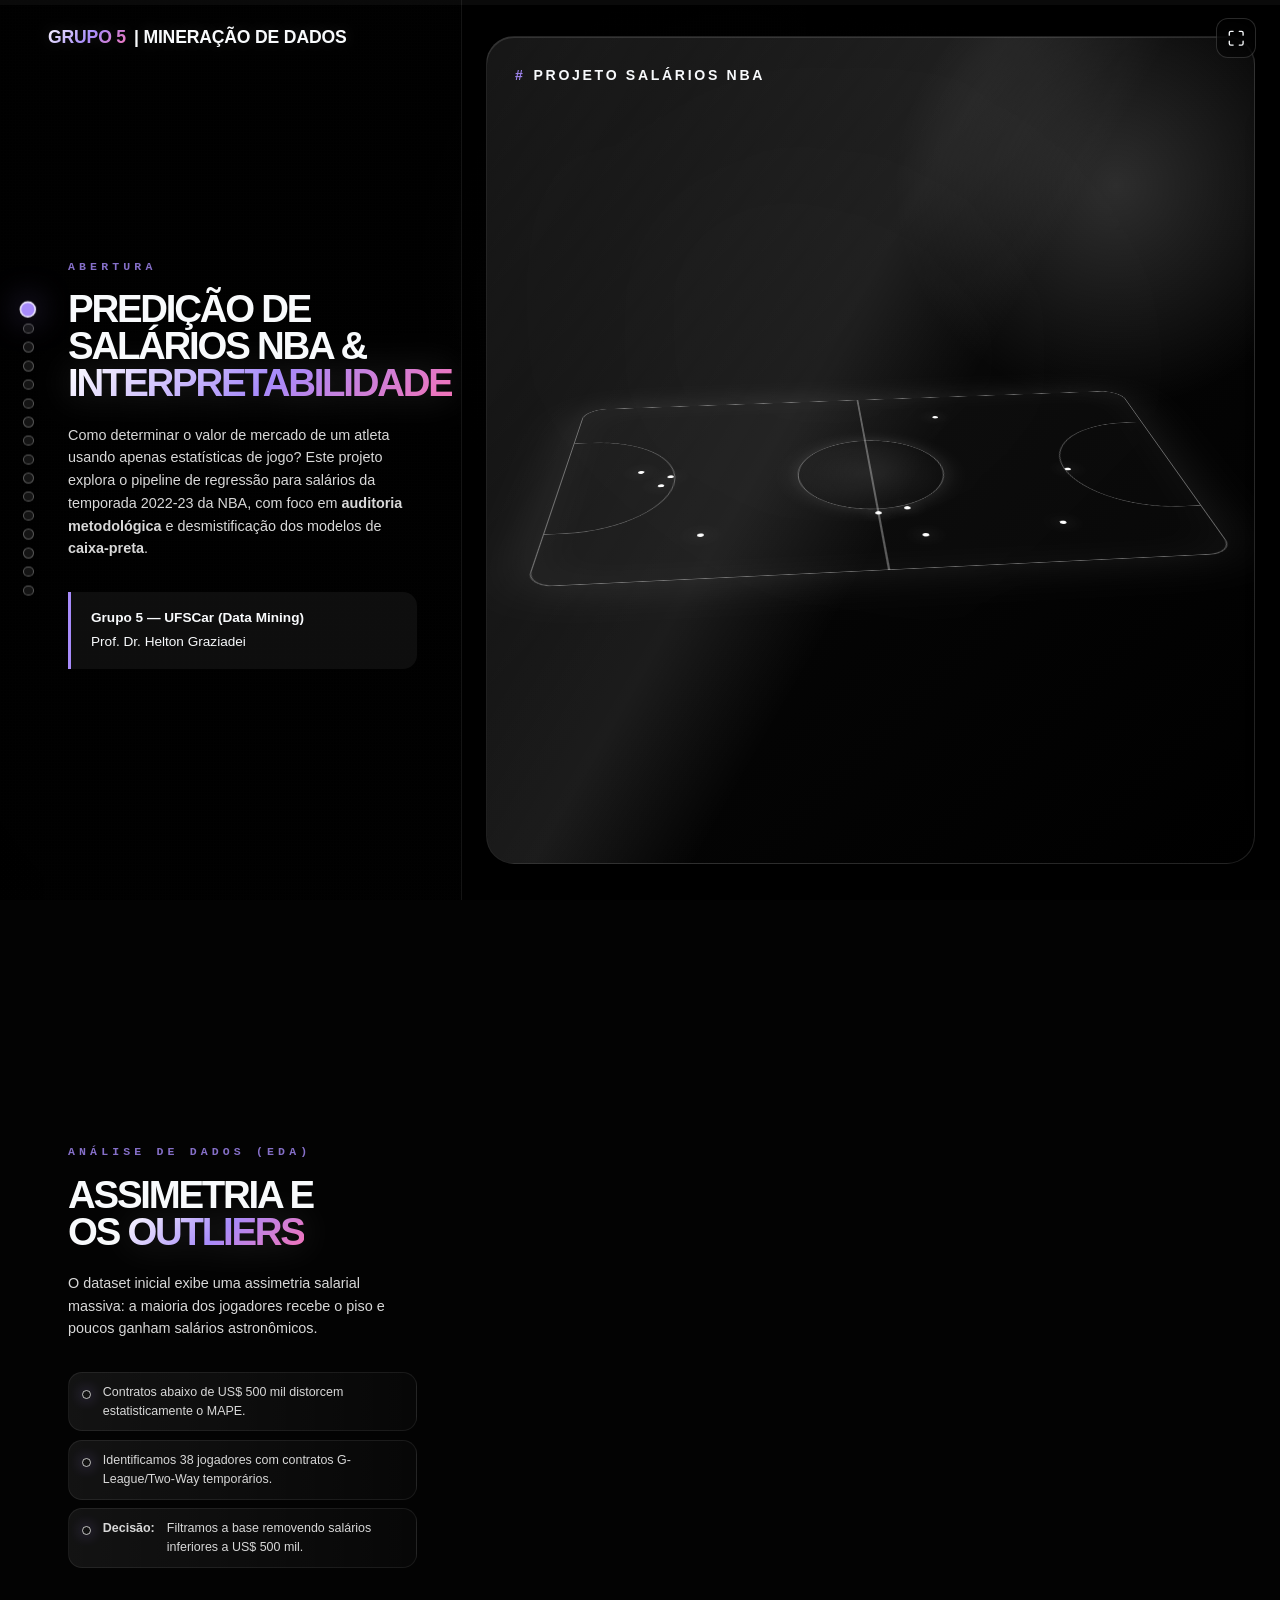
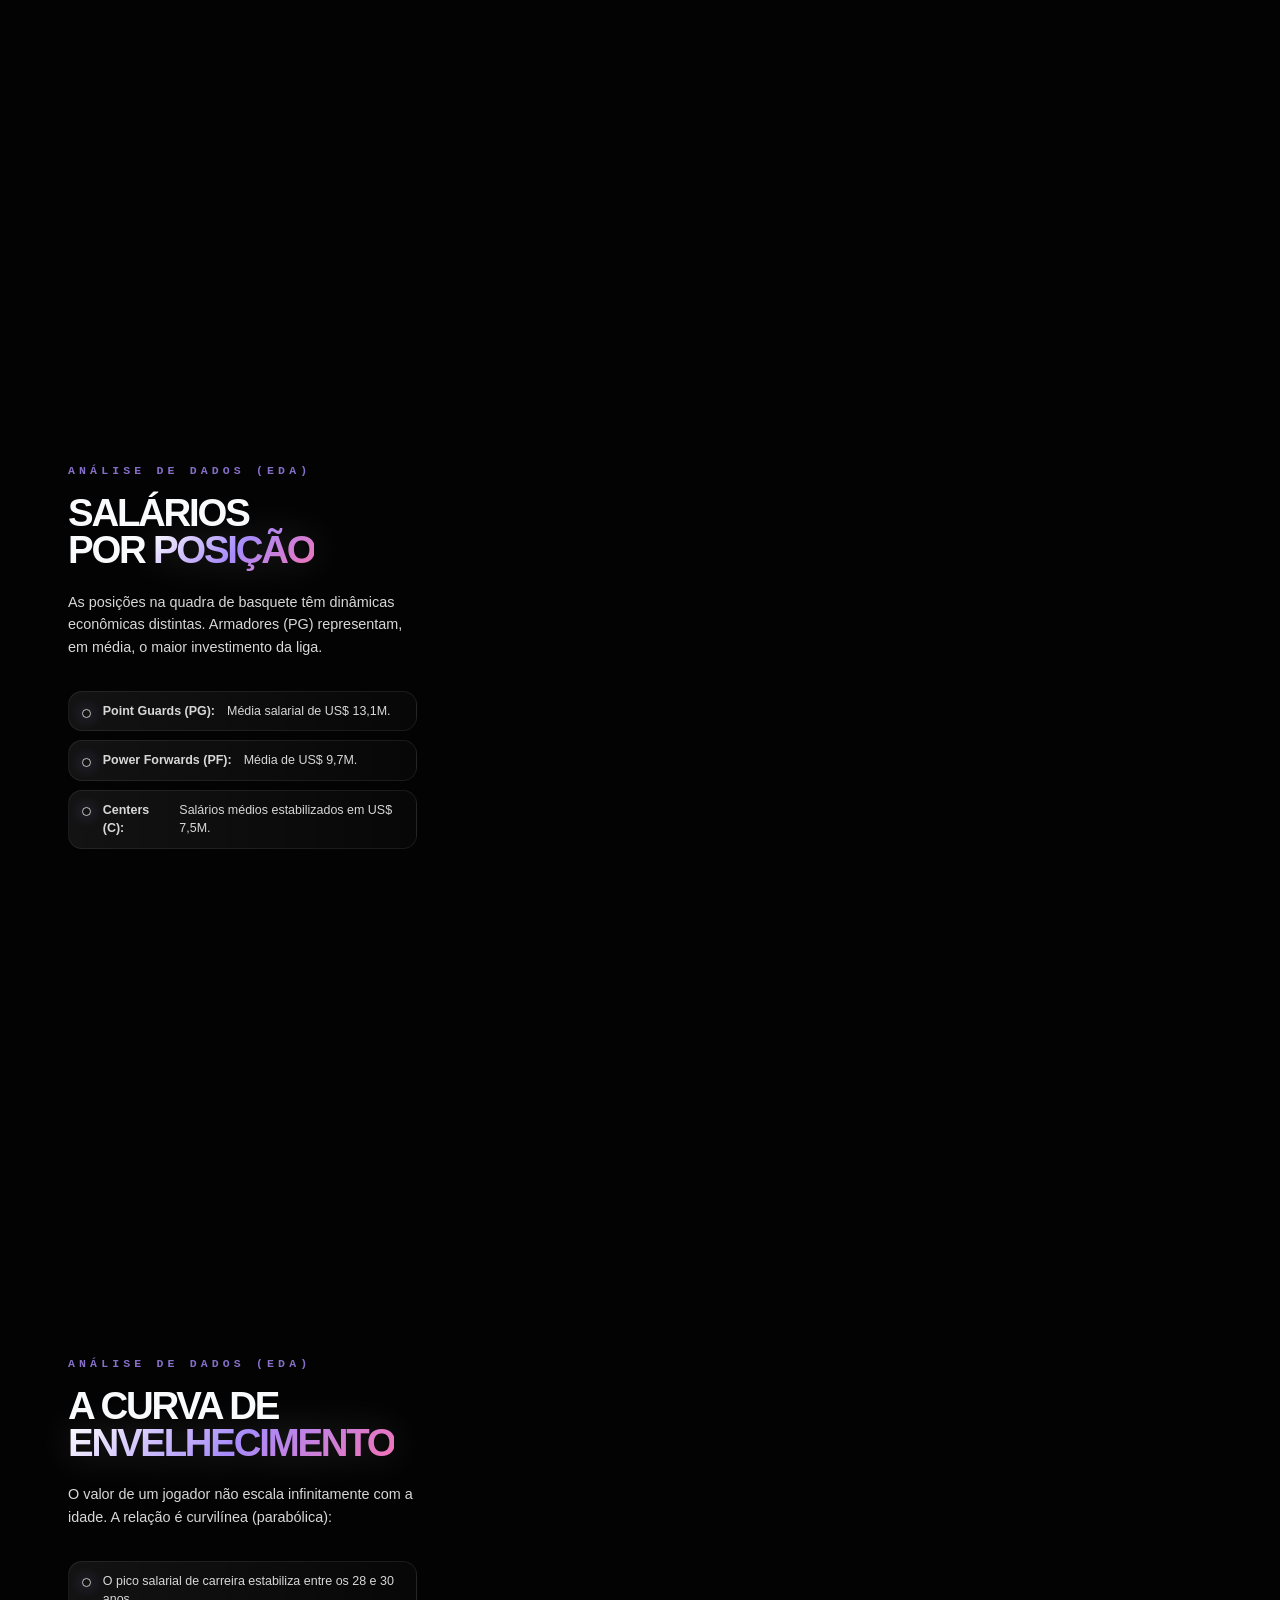
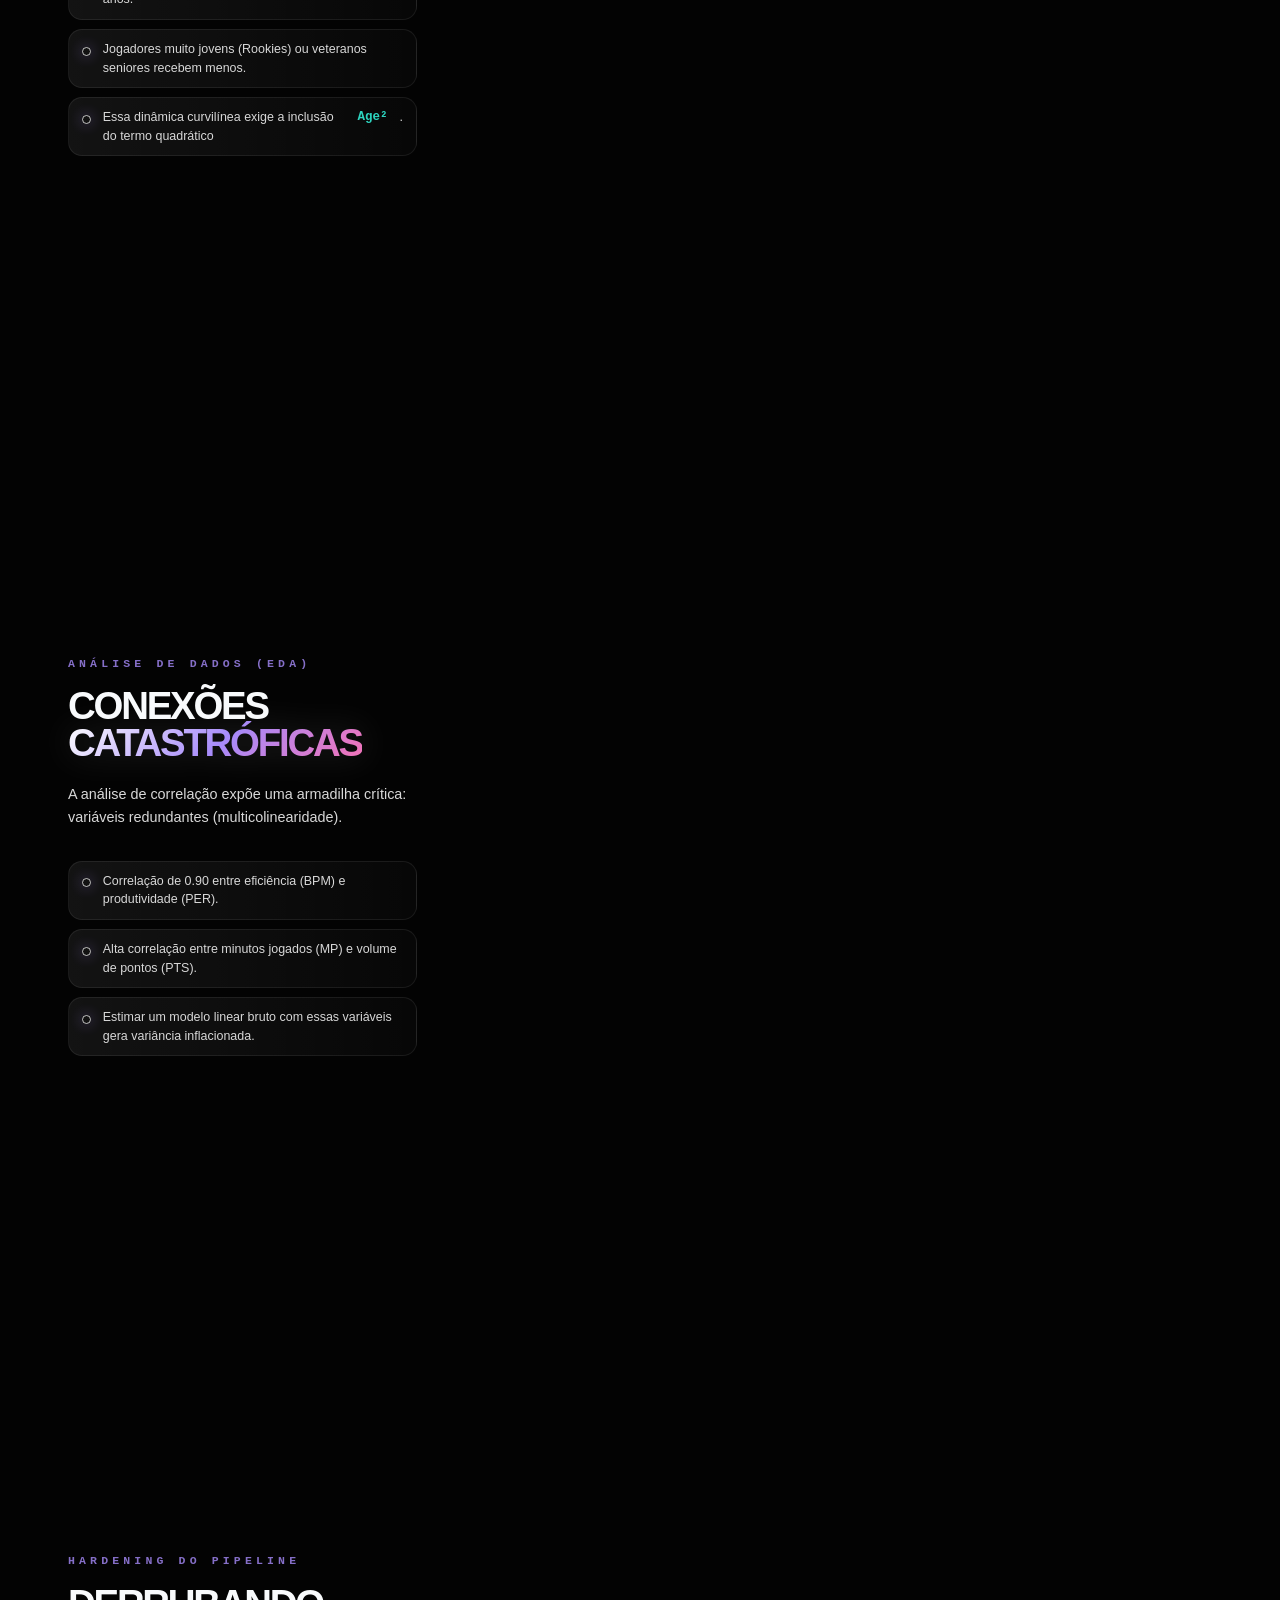
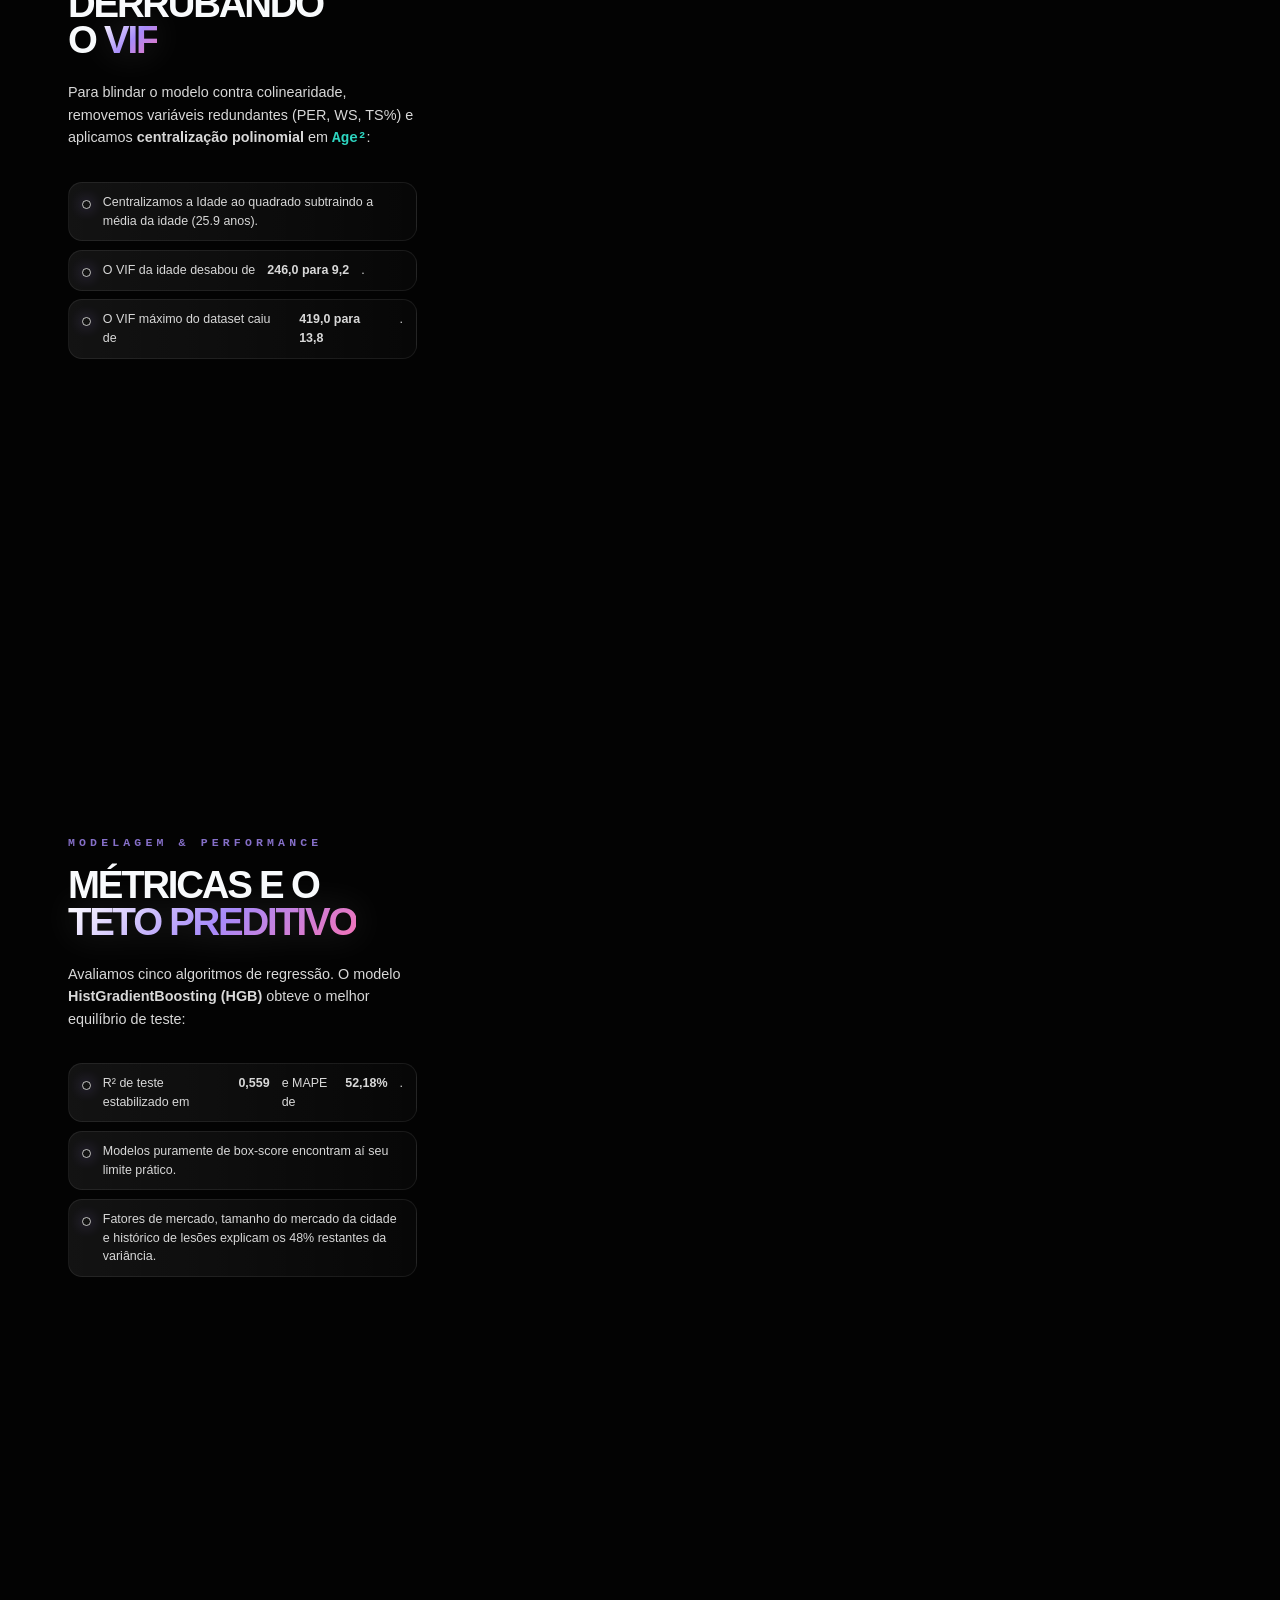
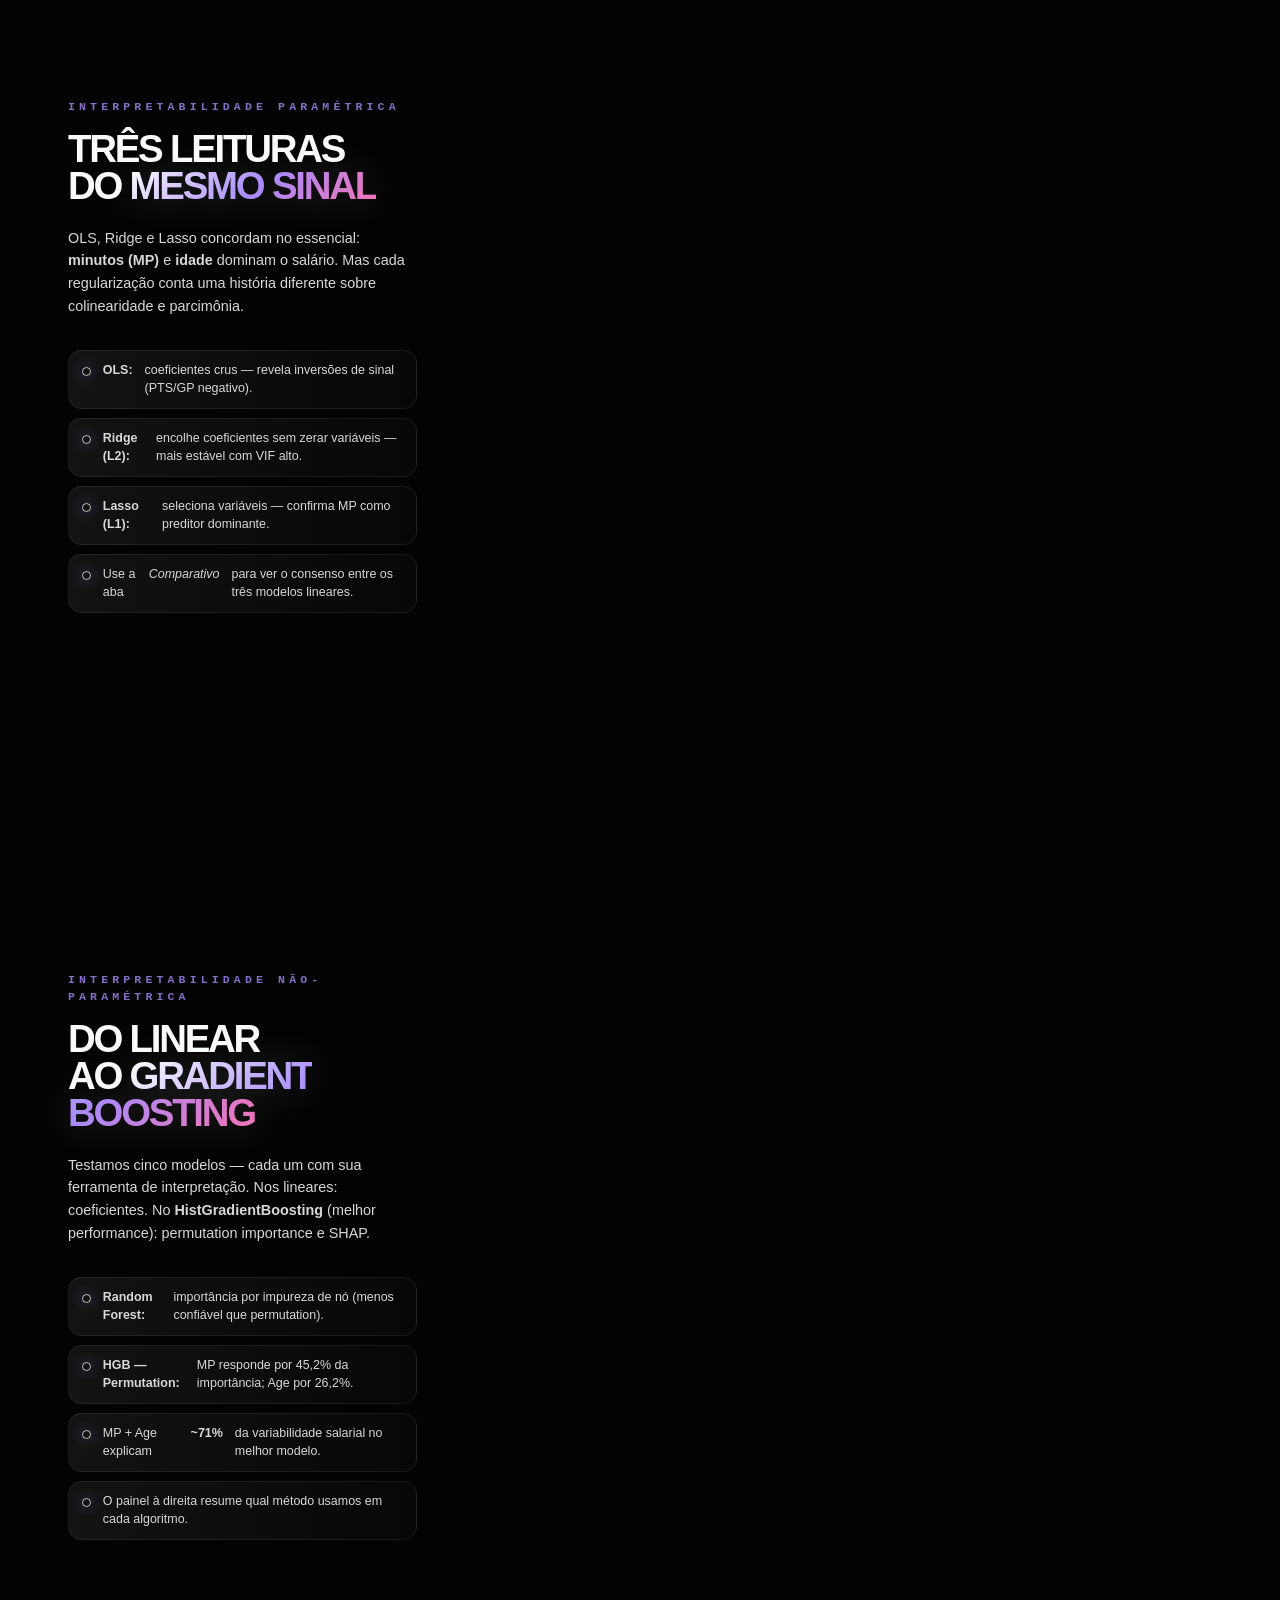
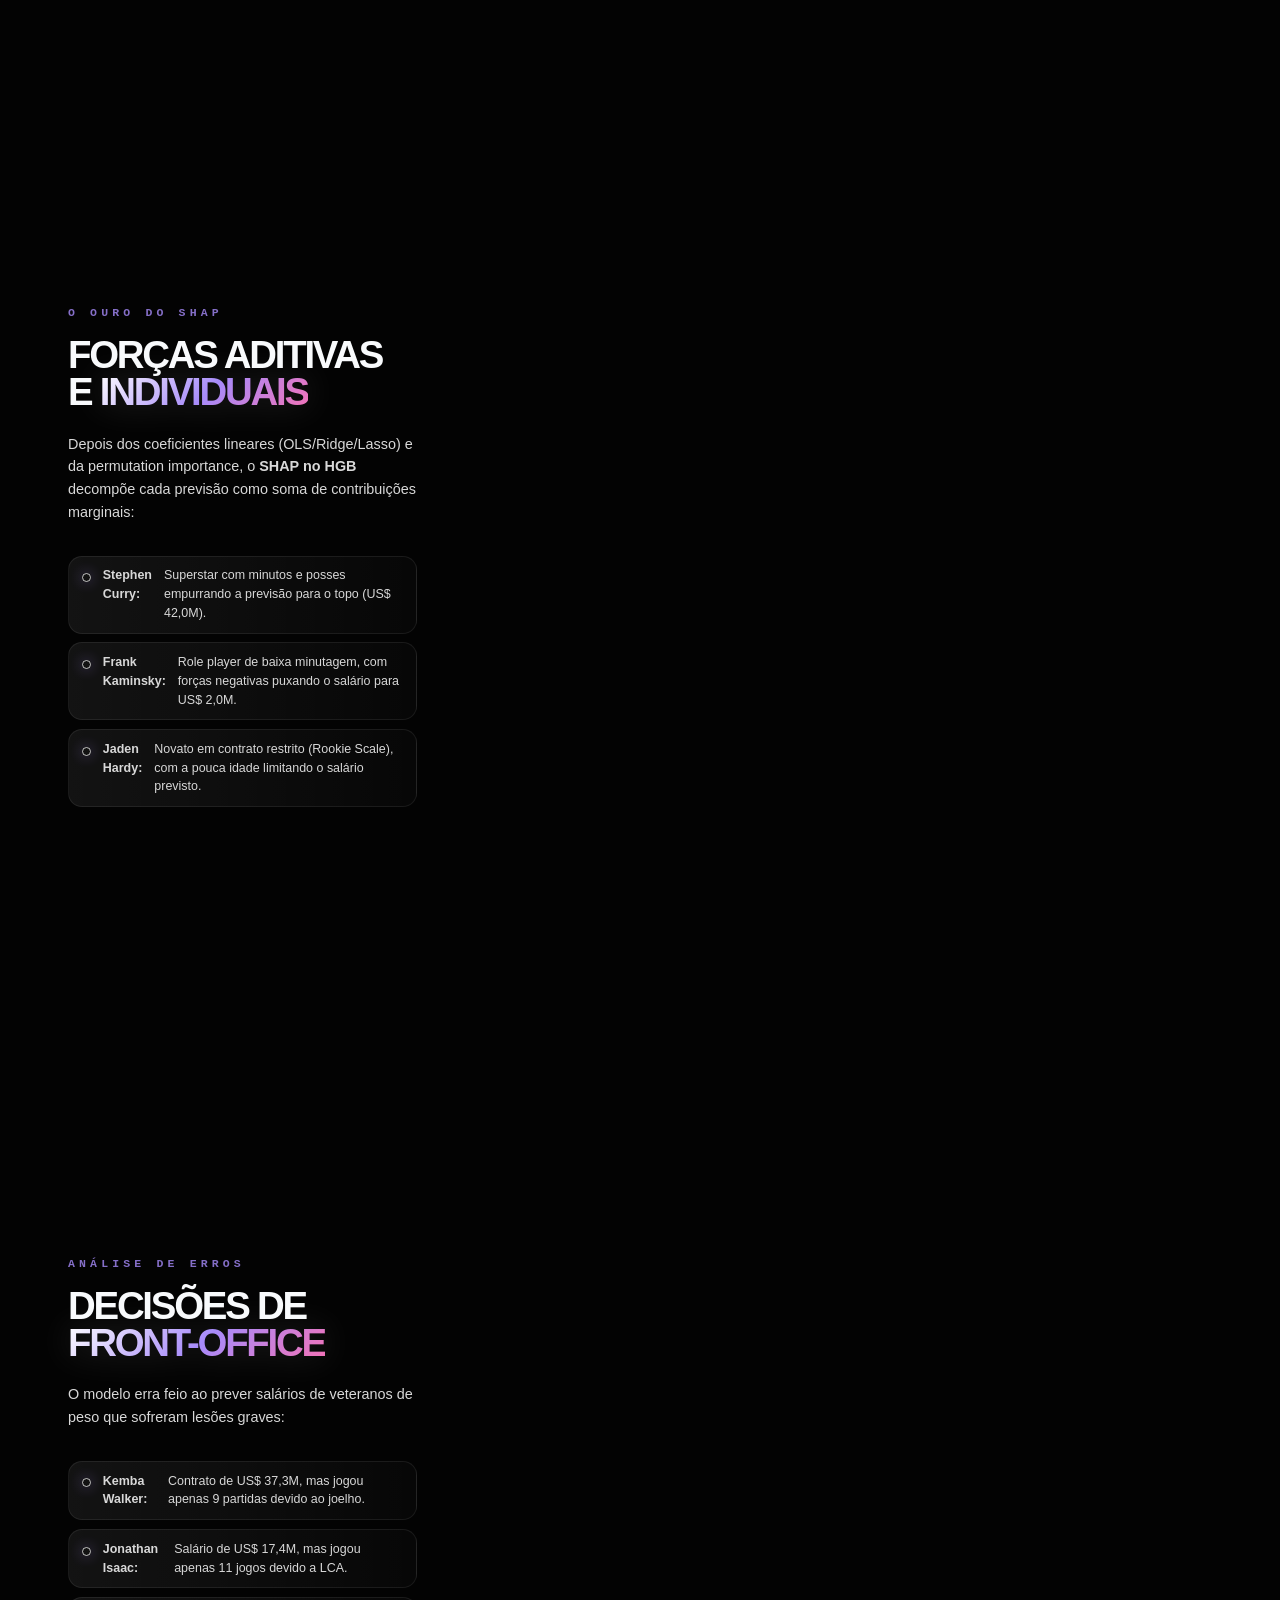
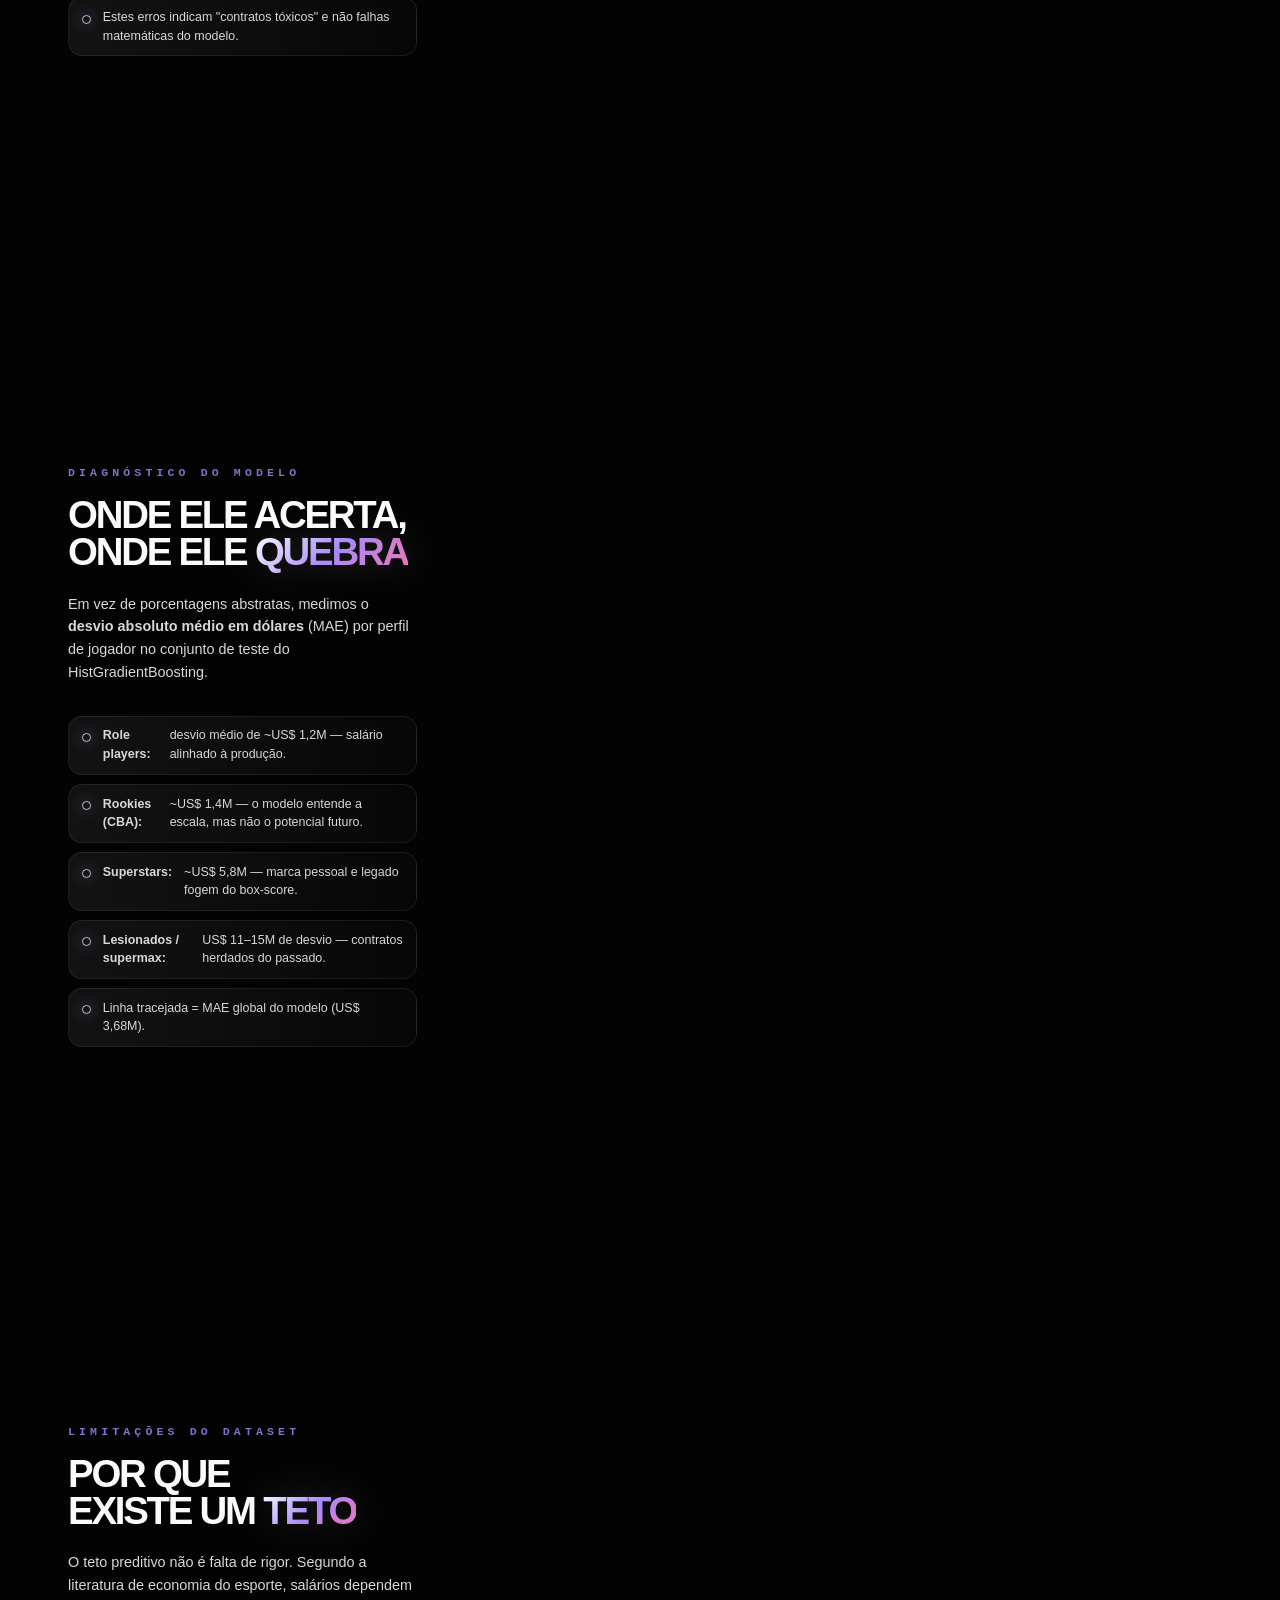
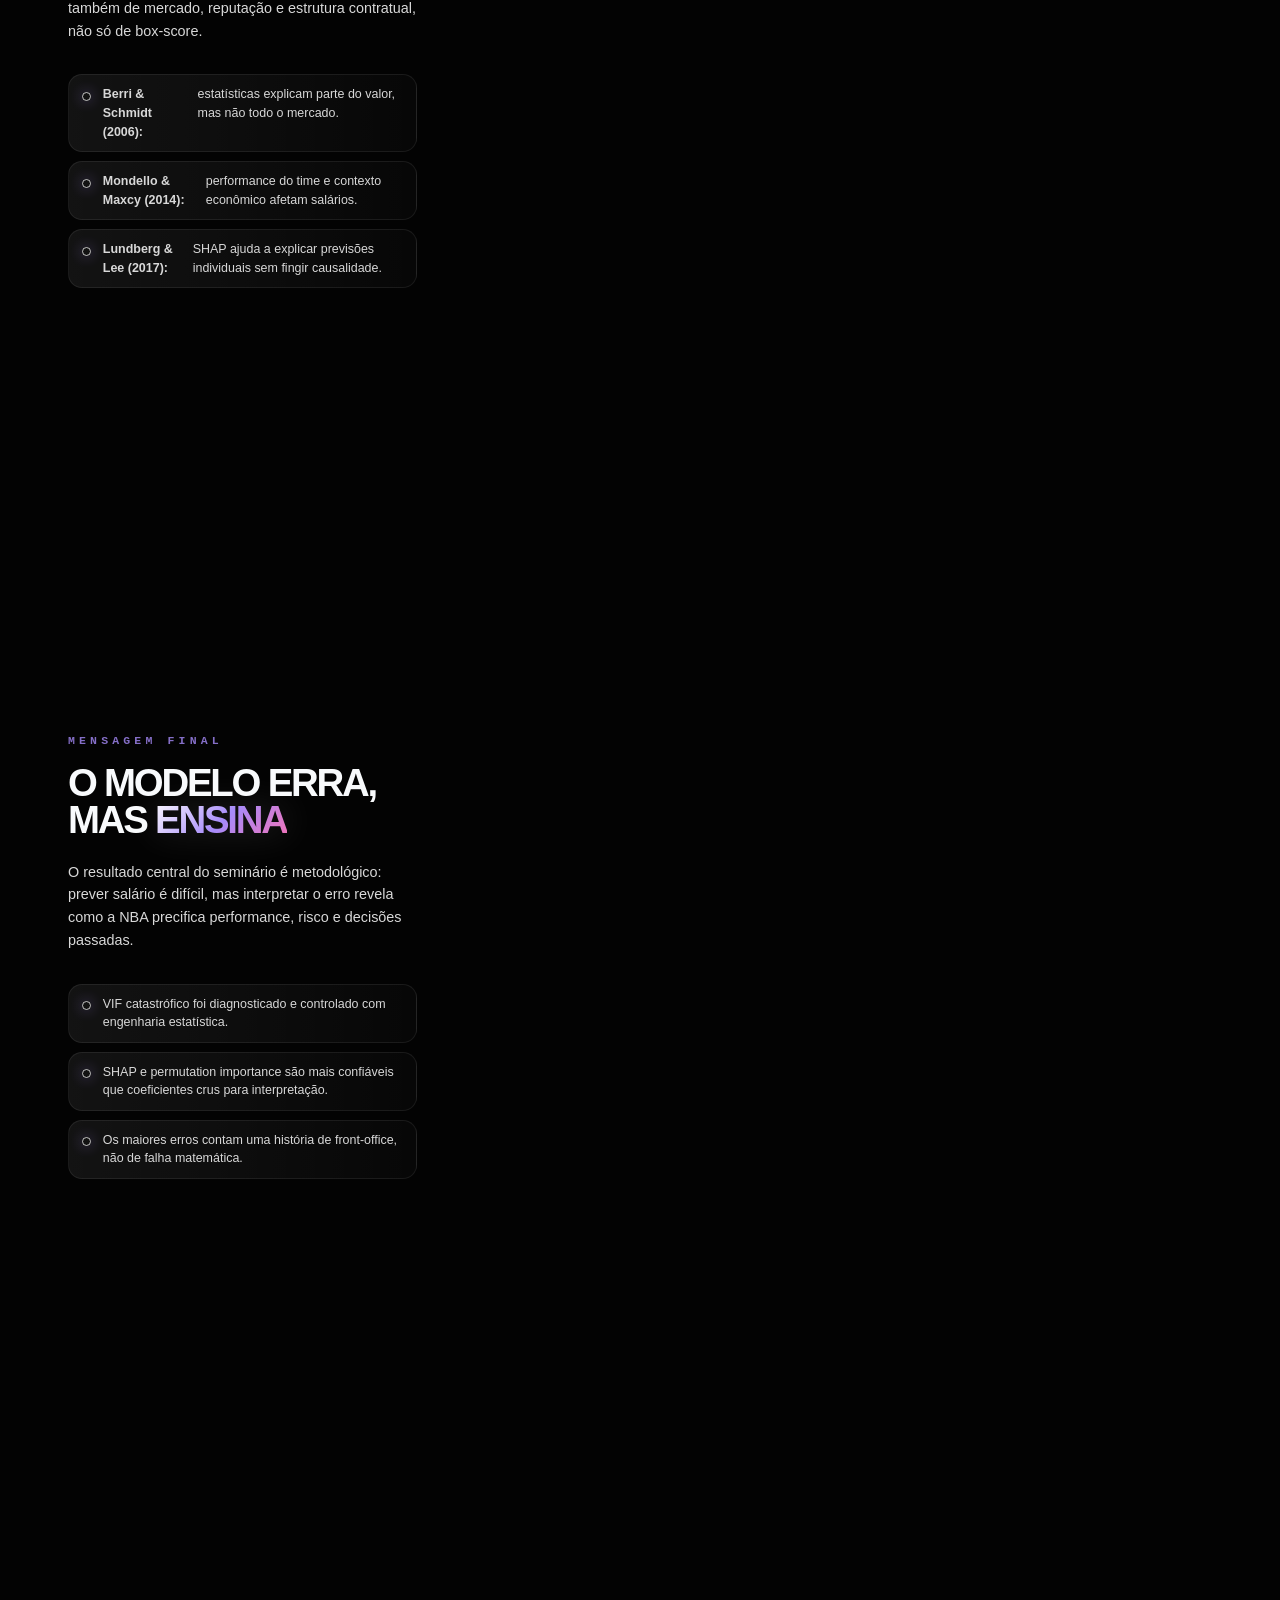
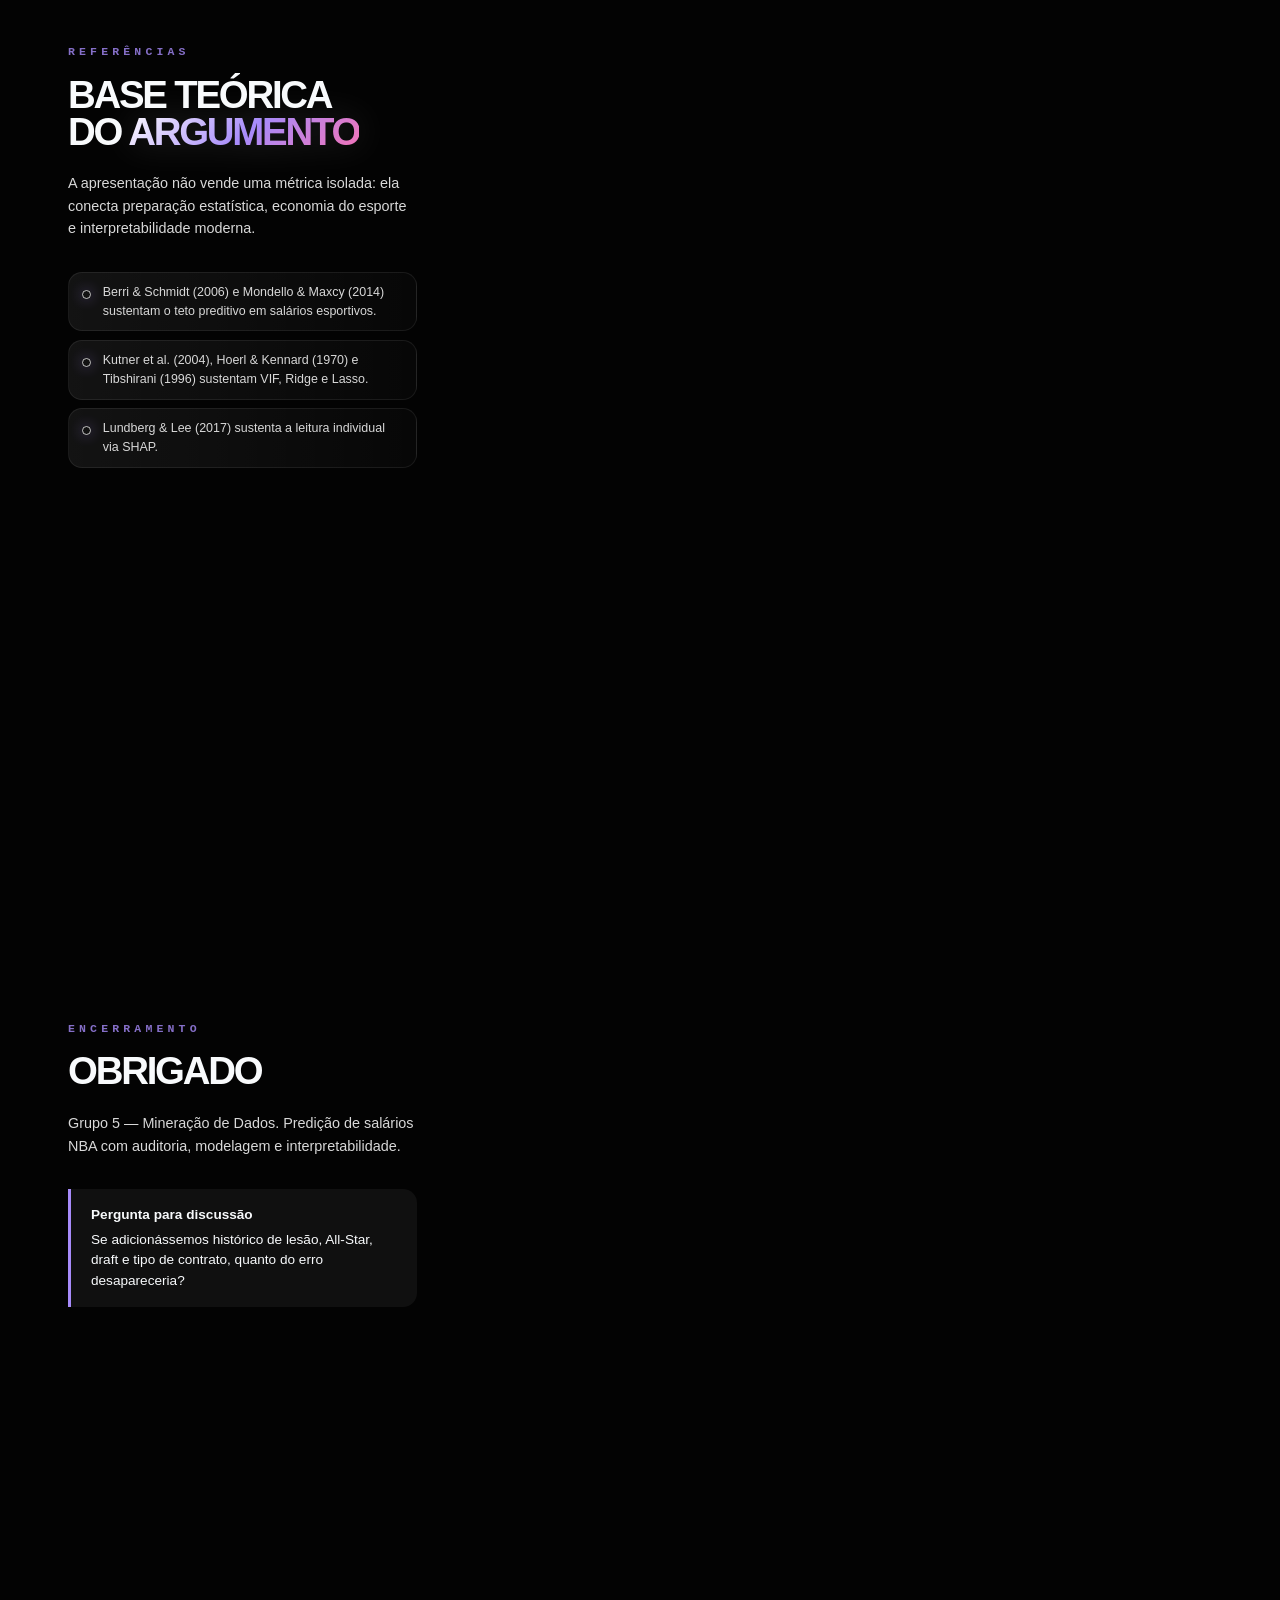
==== commit df6430df: "fix(apresentacao): reforça bundle offline e aviso no HTML autocontido Escapa tags script no inline J" ====
--- a/apresentacao/index.html
+++ b/apresentacao/index.html
@@ -1,4 +1,6 @@
-<!-- Gerado por build_standalone.py a partir de source.html — abra direto no navegador. -->
+<!-- APRESENTAÇÃO NBA — arquivo autocontido (~6 MB). Abra direto no navegador. -->
+<!-- Se aparecer sem estilo (fundo branco), você baixou a versão errada/antiga. -->
+<!-- Baixe de: github.com/ArthurGoon/Projeto-Mineracao-de-Dados/raw/main/apresentacao/index.html -->
 <!-- Para editar: altere source.html, css/ e js/, depois rode: python3 build_standalone.py -->
 <!DOCTYPE html>
 <html lang="pt-BR">
@@ -6,7 +8,7 @@
     <meta charset="UTF-8">
     <meta name="viewport" content="width=device-width, initial-scale=1.0">
     <title>Interpretabilidade de Modelos: Regressão NBA — Grupo 5</title>    <style>
-@import url('https://fonts.googleapis.com/css2?family=Outfit:wght@300;400;600;700;800&family=JetBrains+Mono:wght@400;500;700&display=swap');
+/* fontes web removidas no bundle offline — usa system-ui */
 
 /* --- DESIGN SYSTEM BASE --- */
 :root {
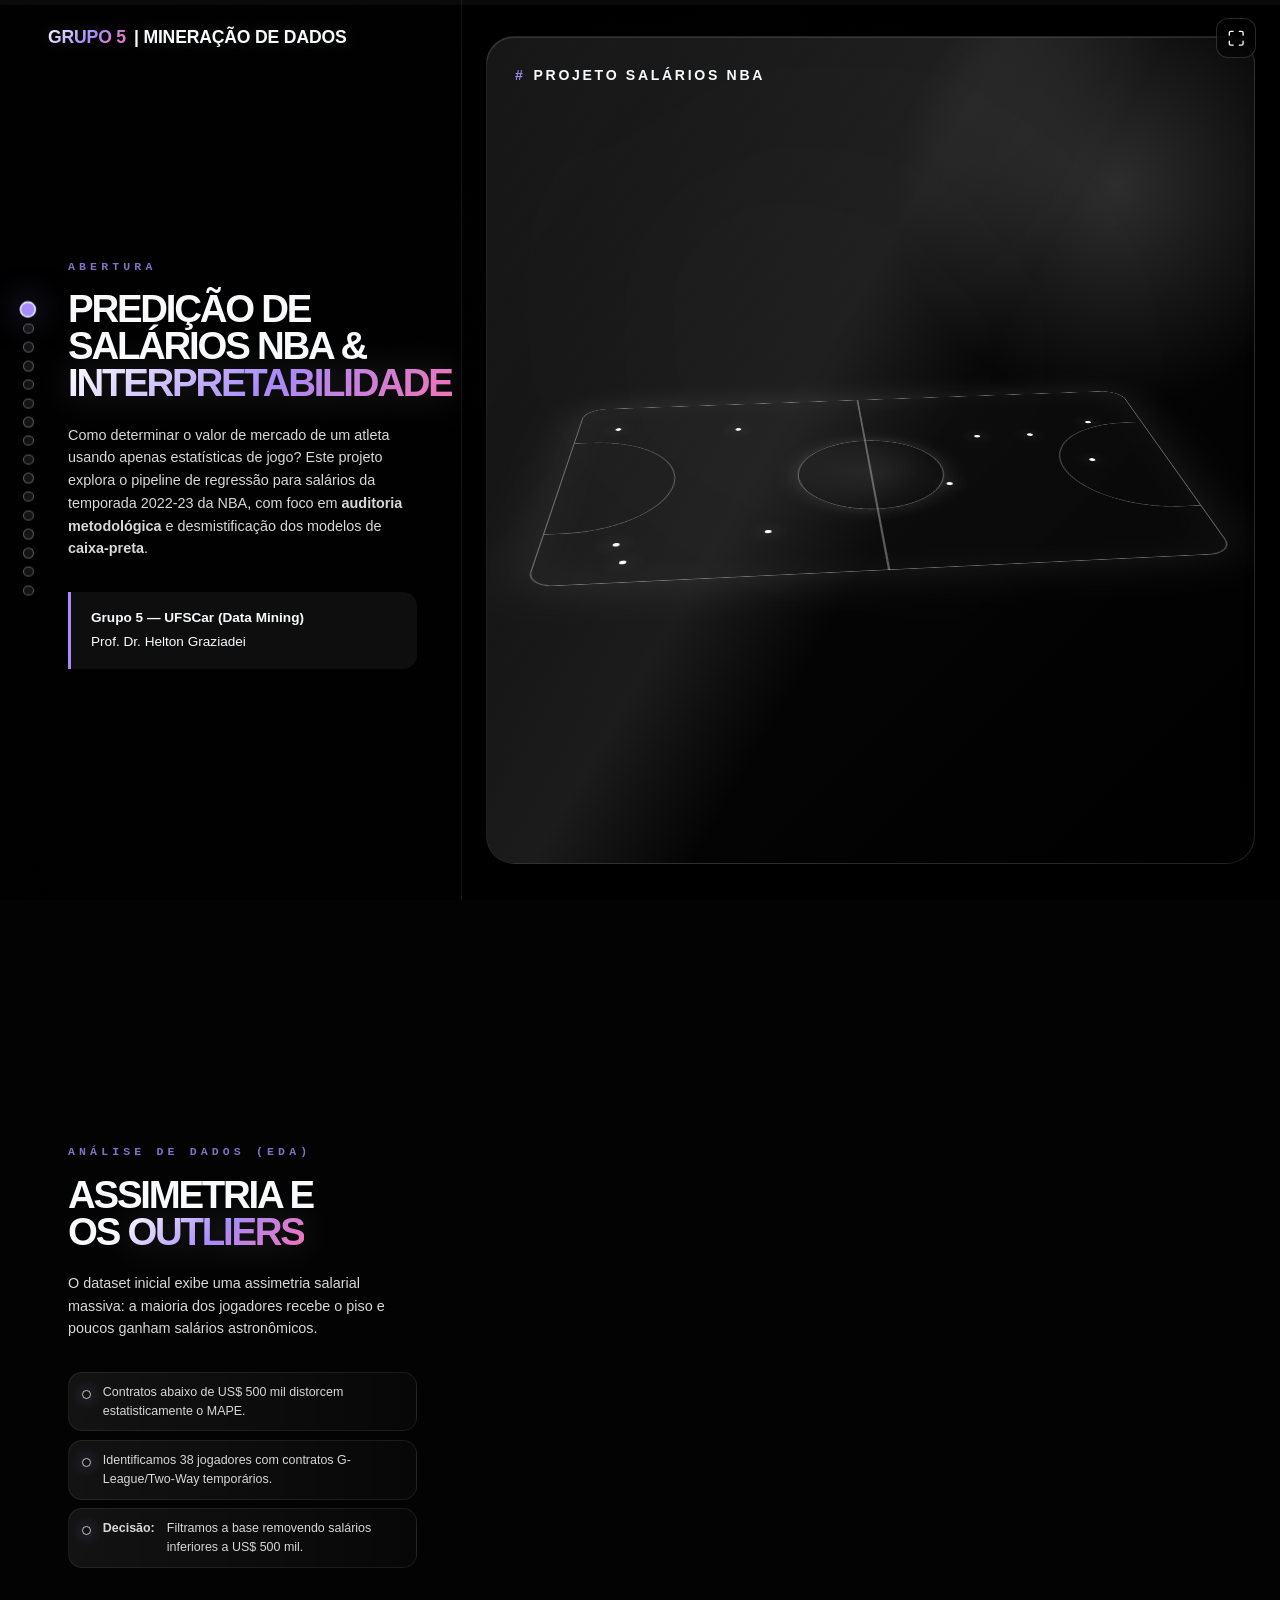
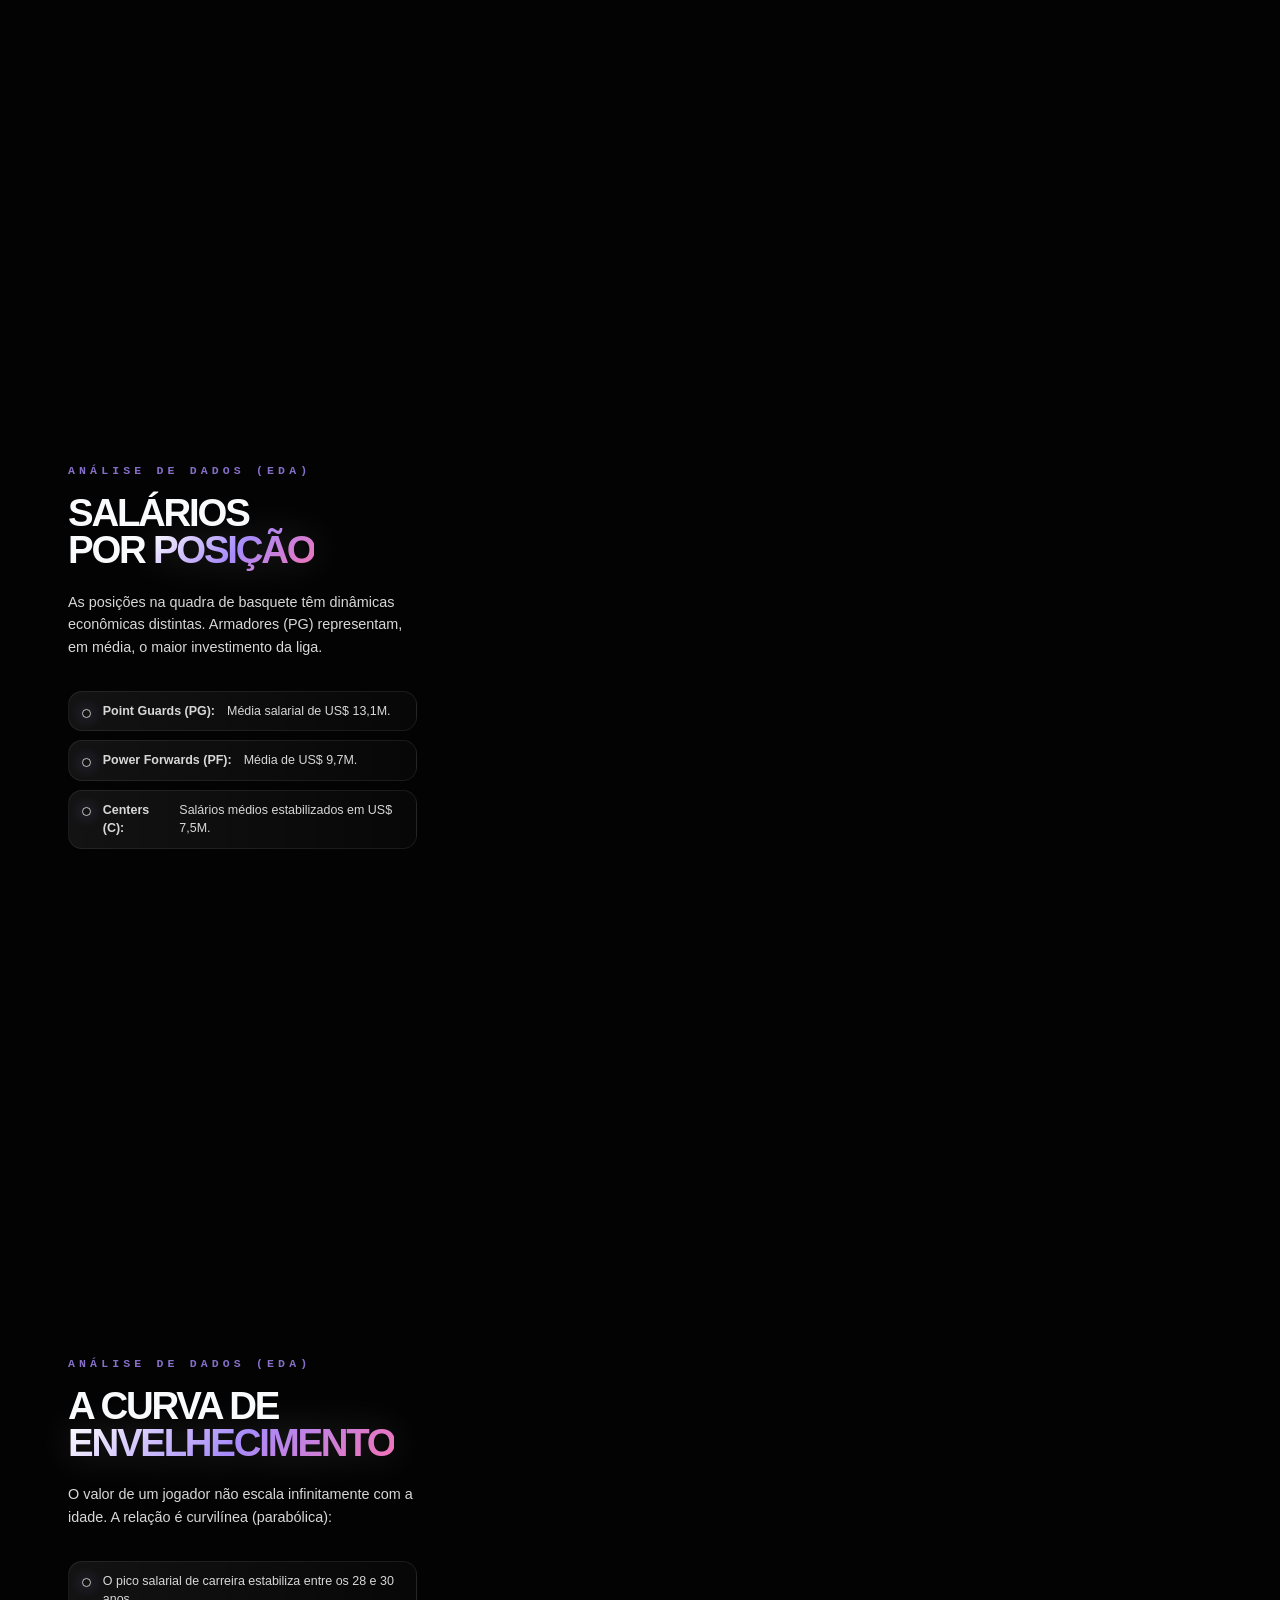
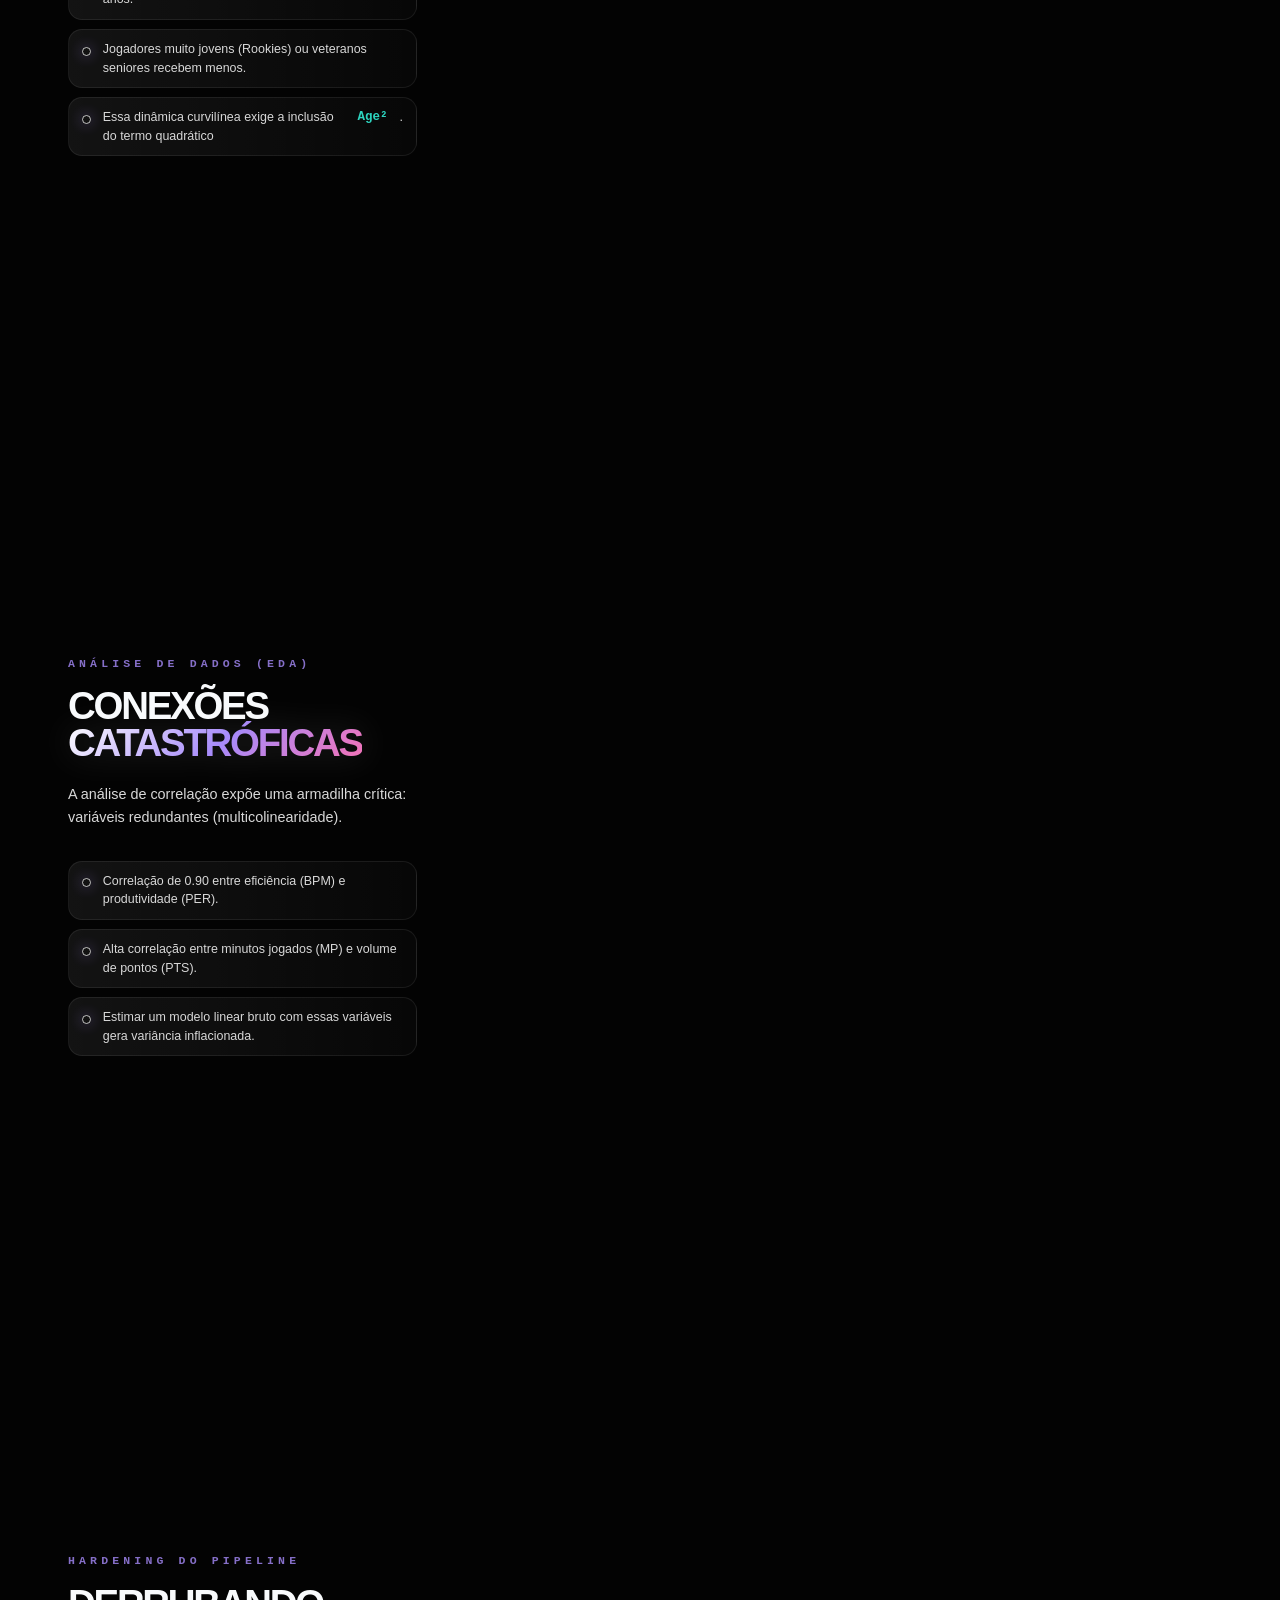
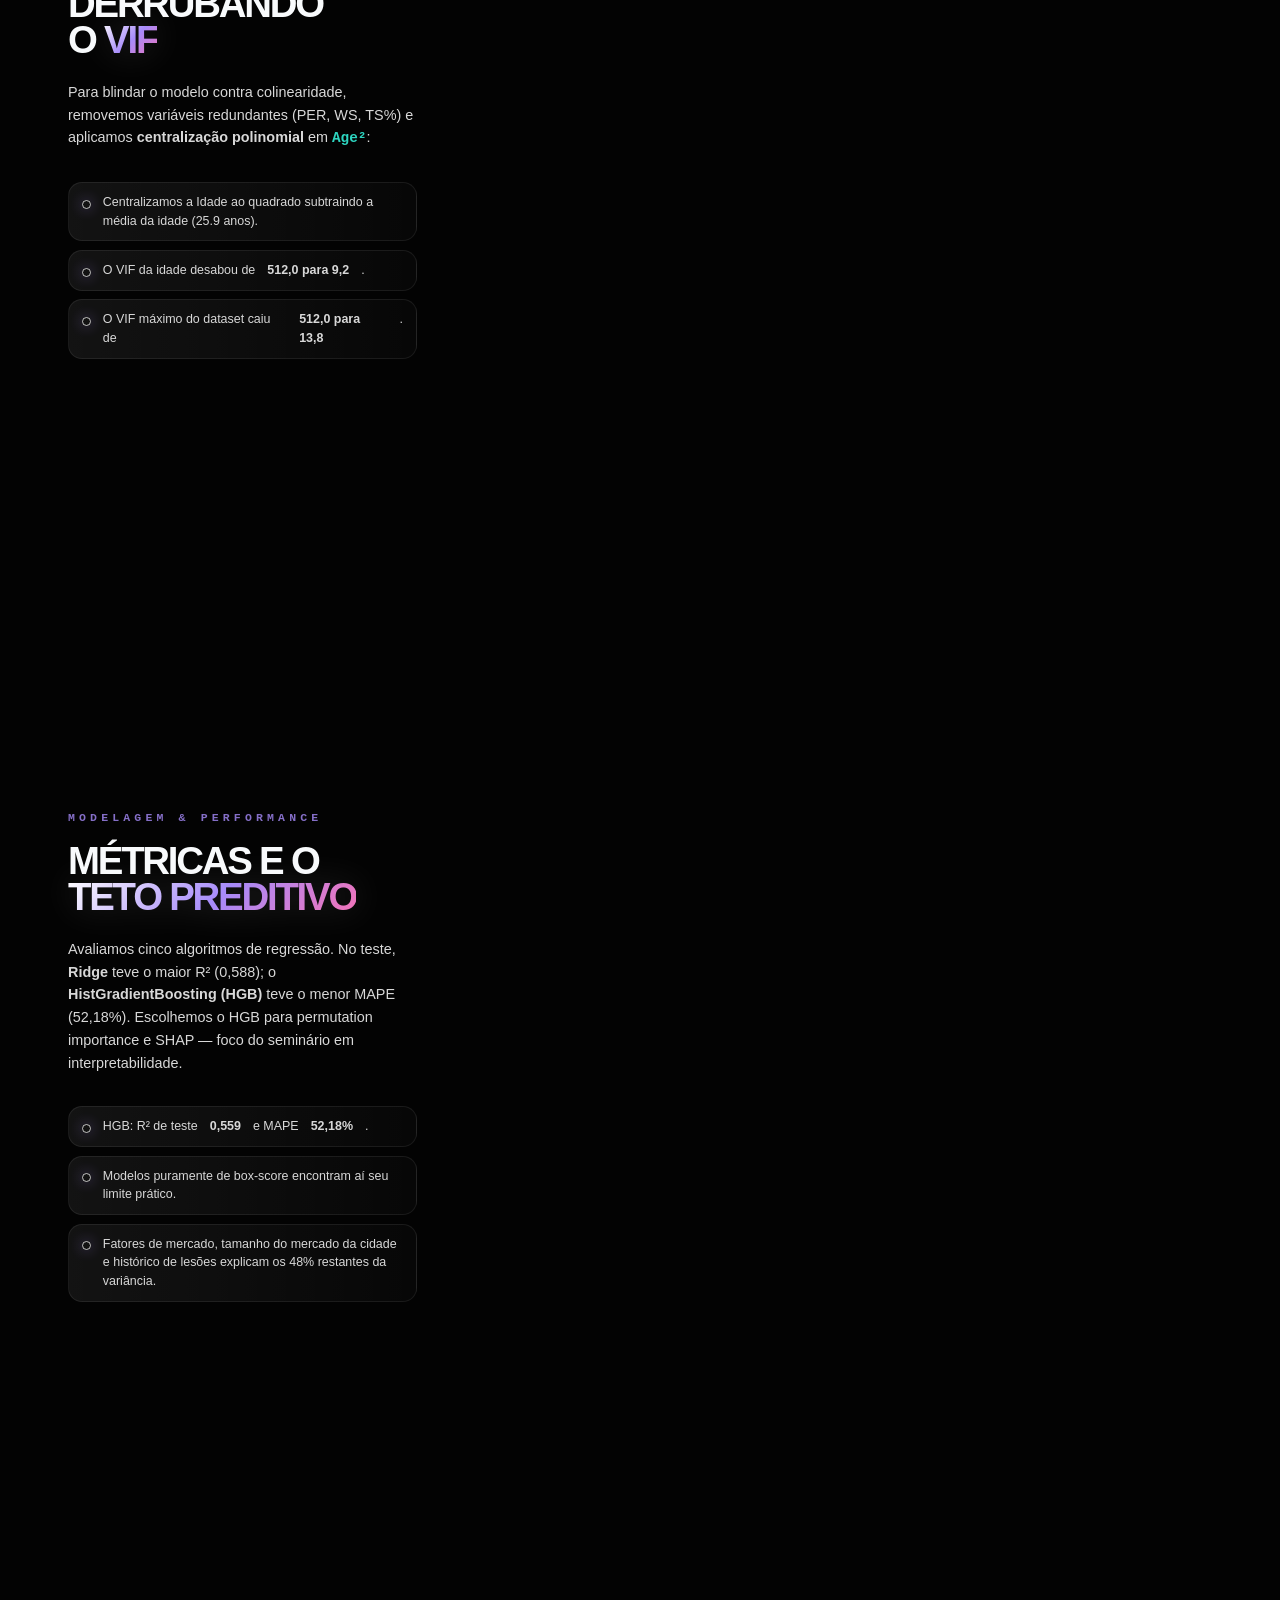
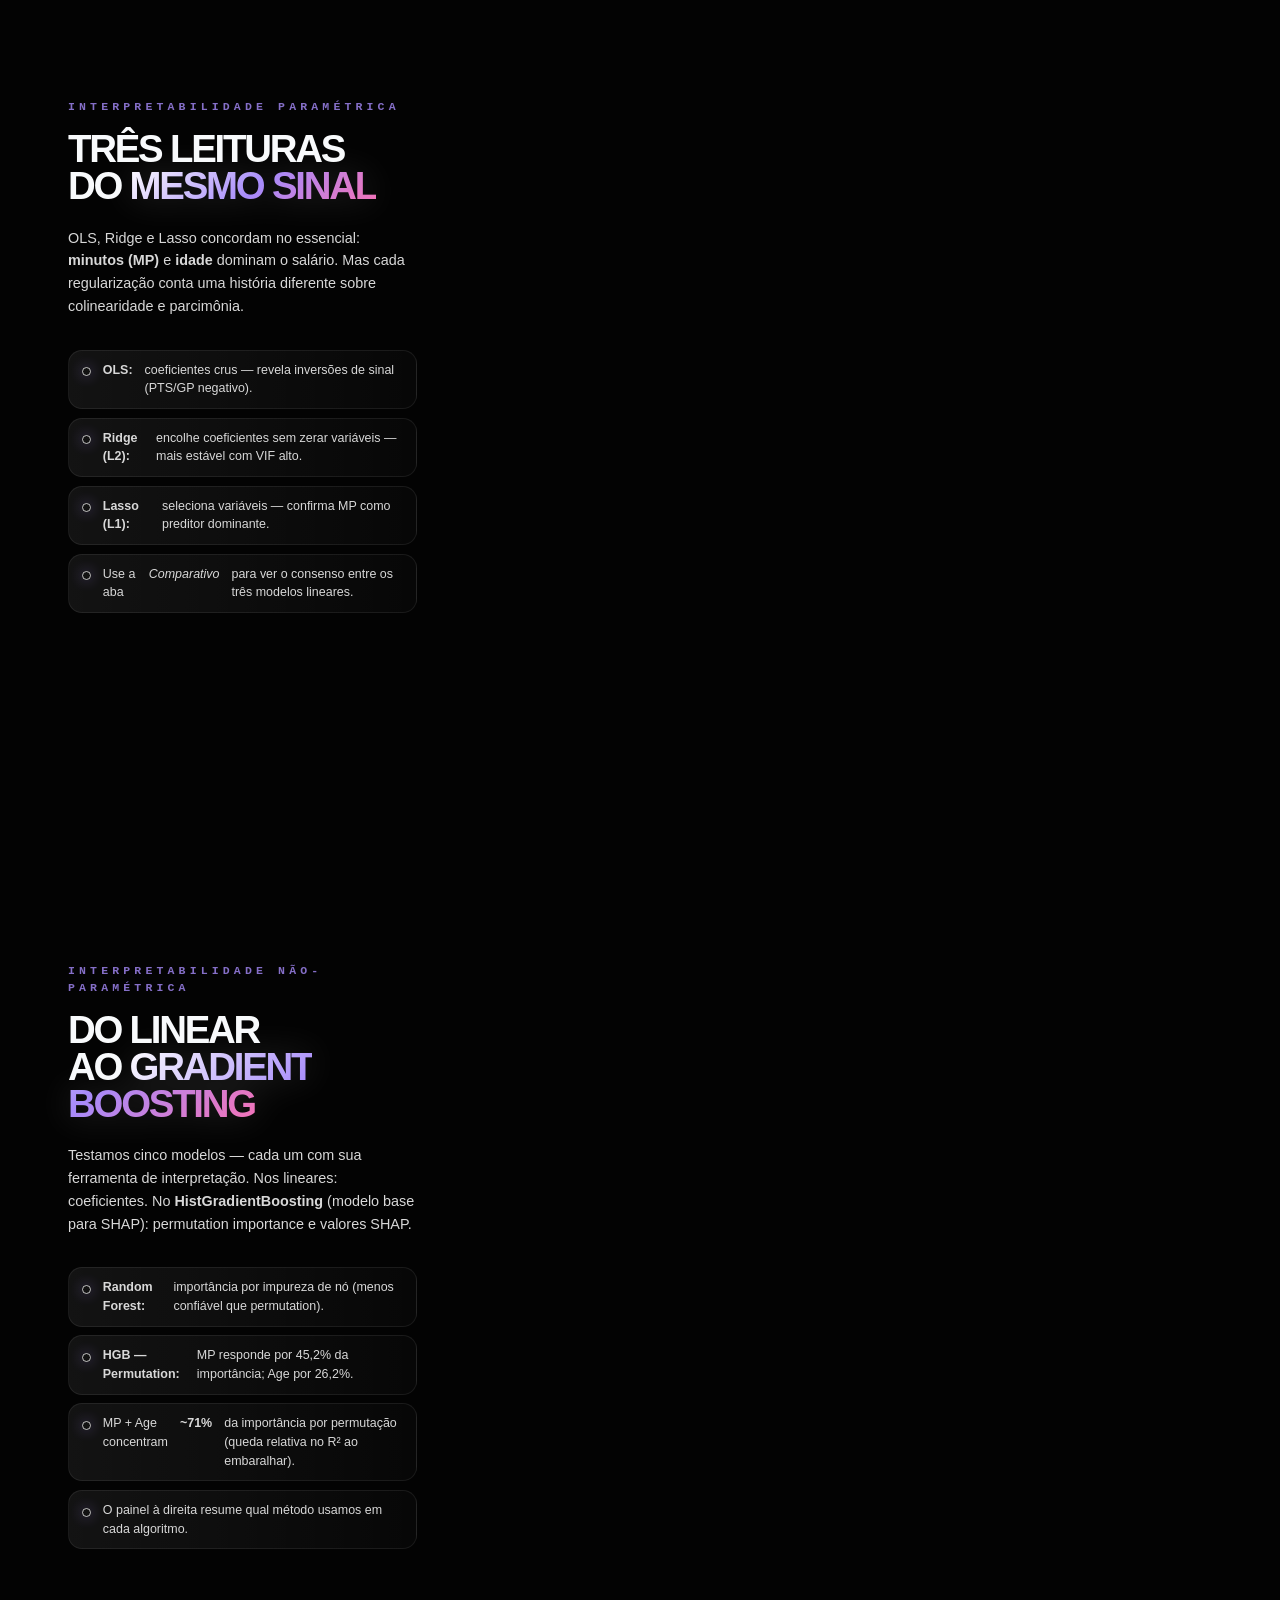
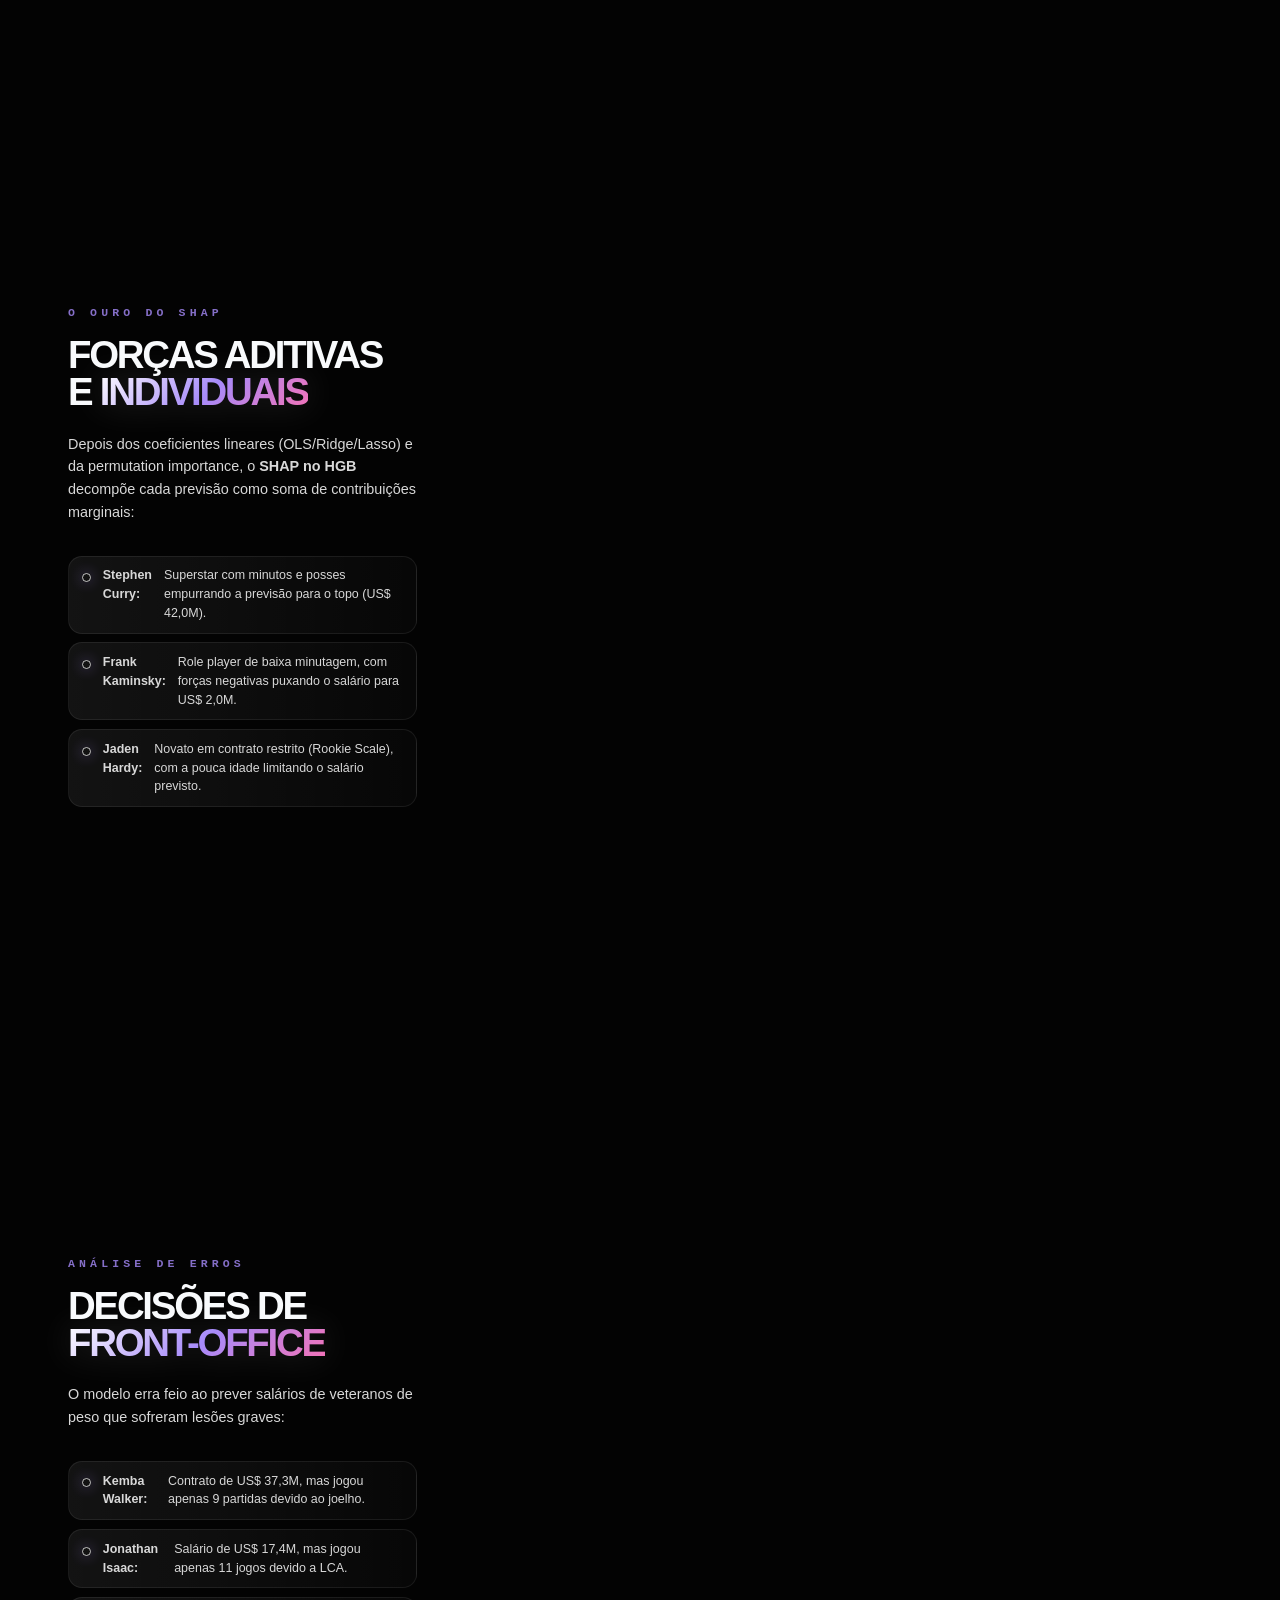
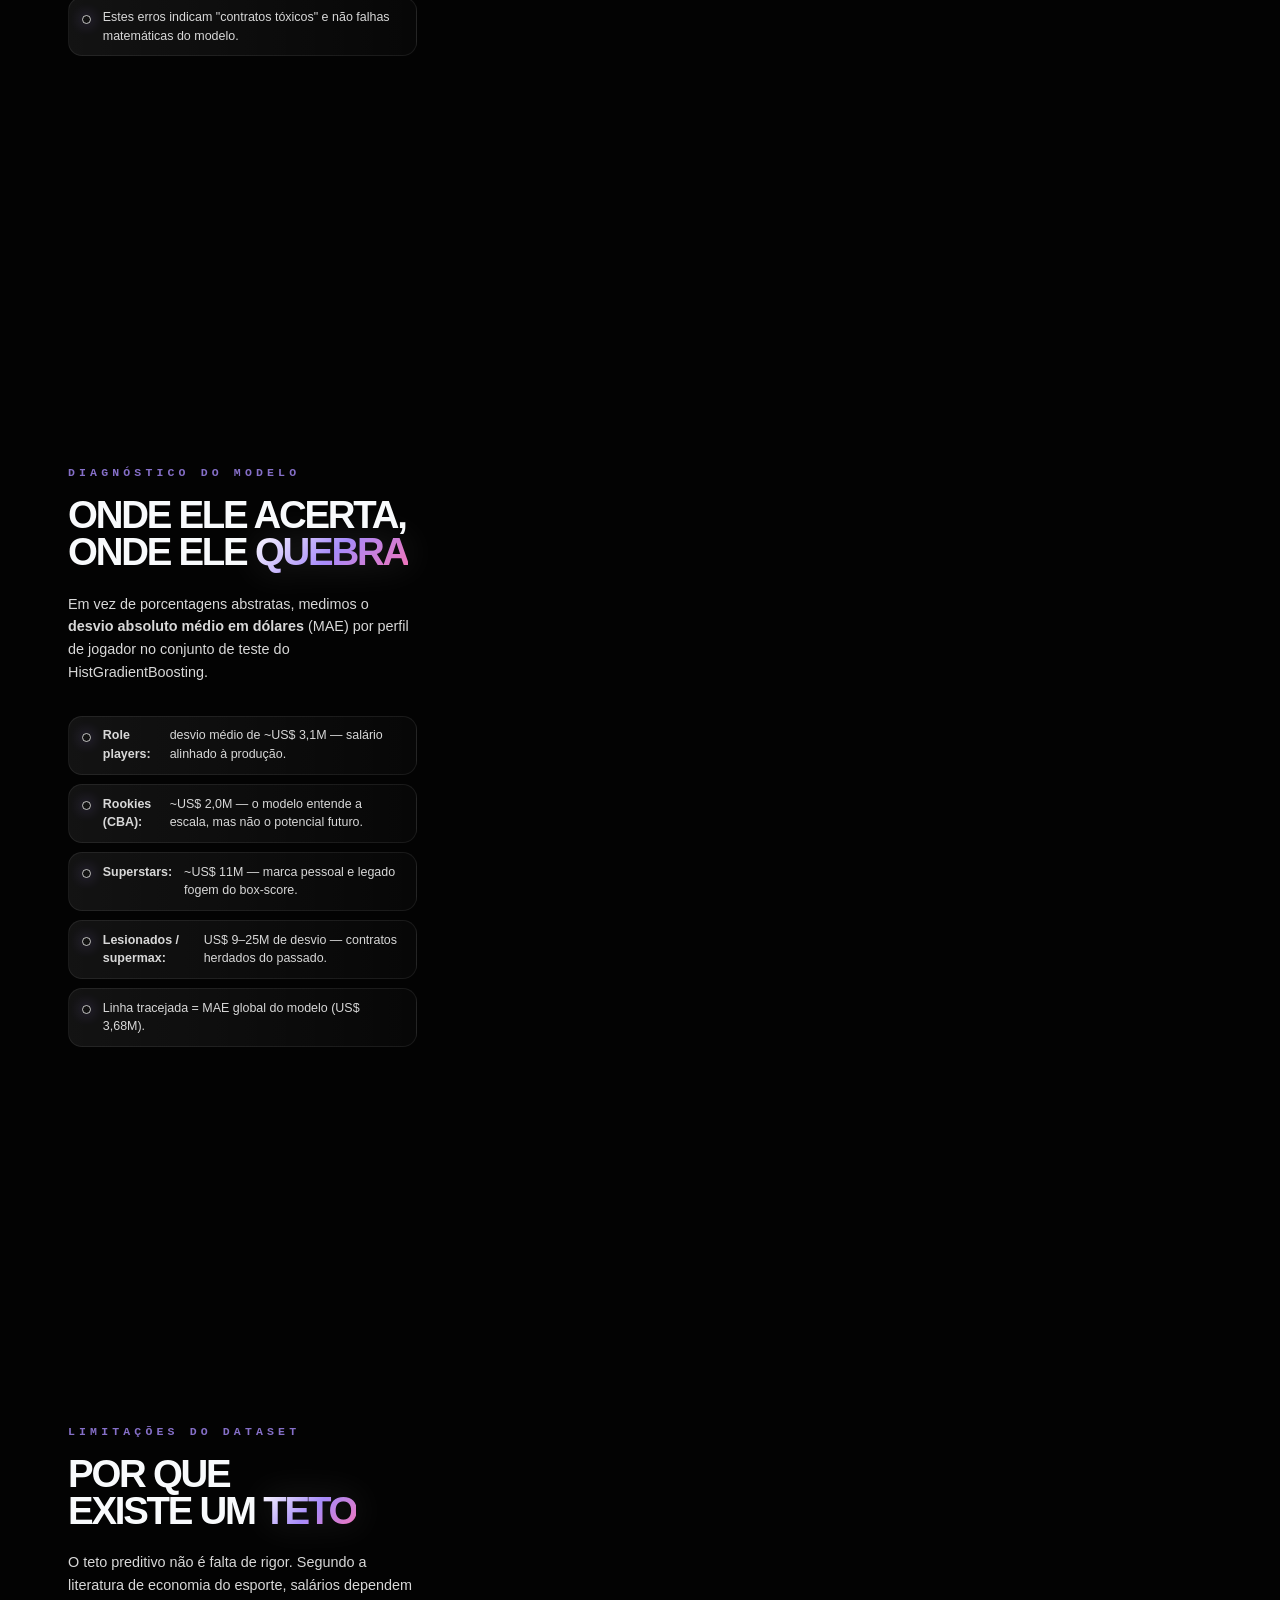
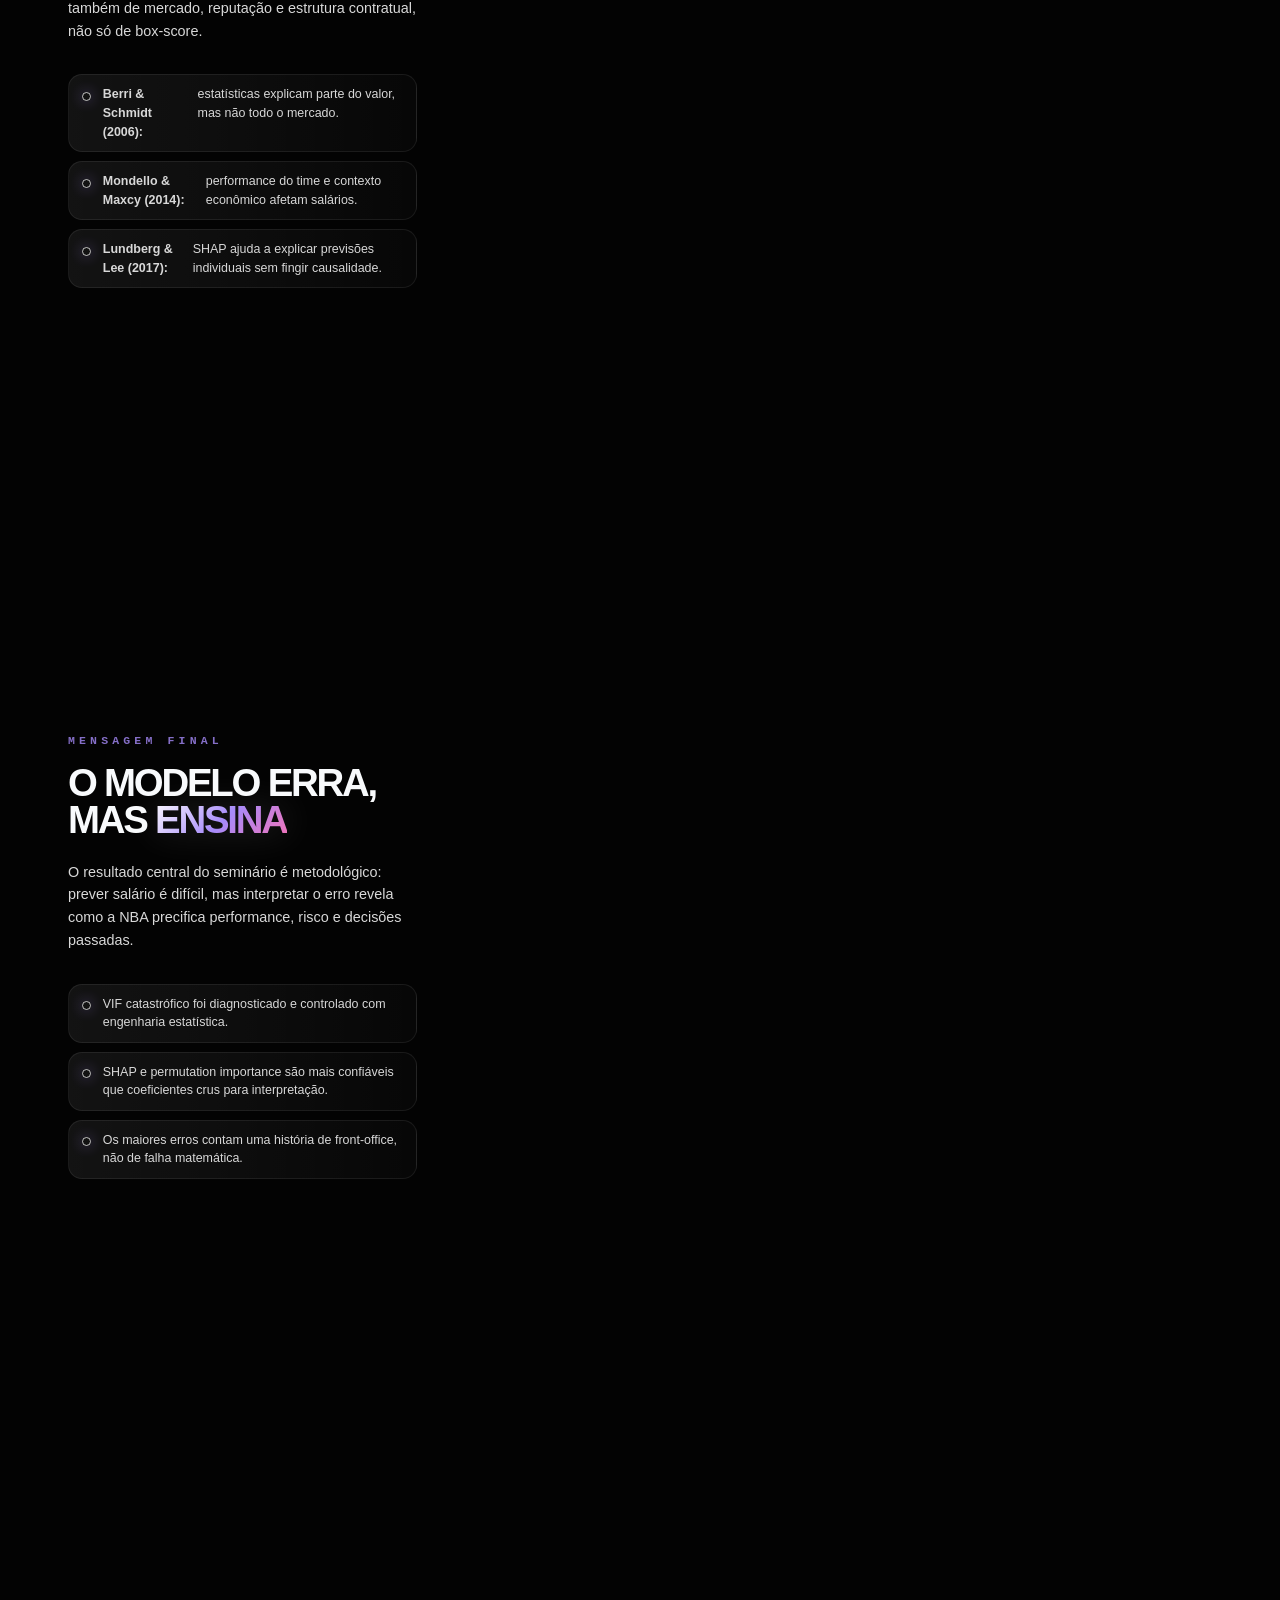
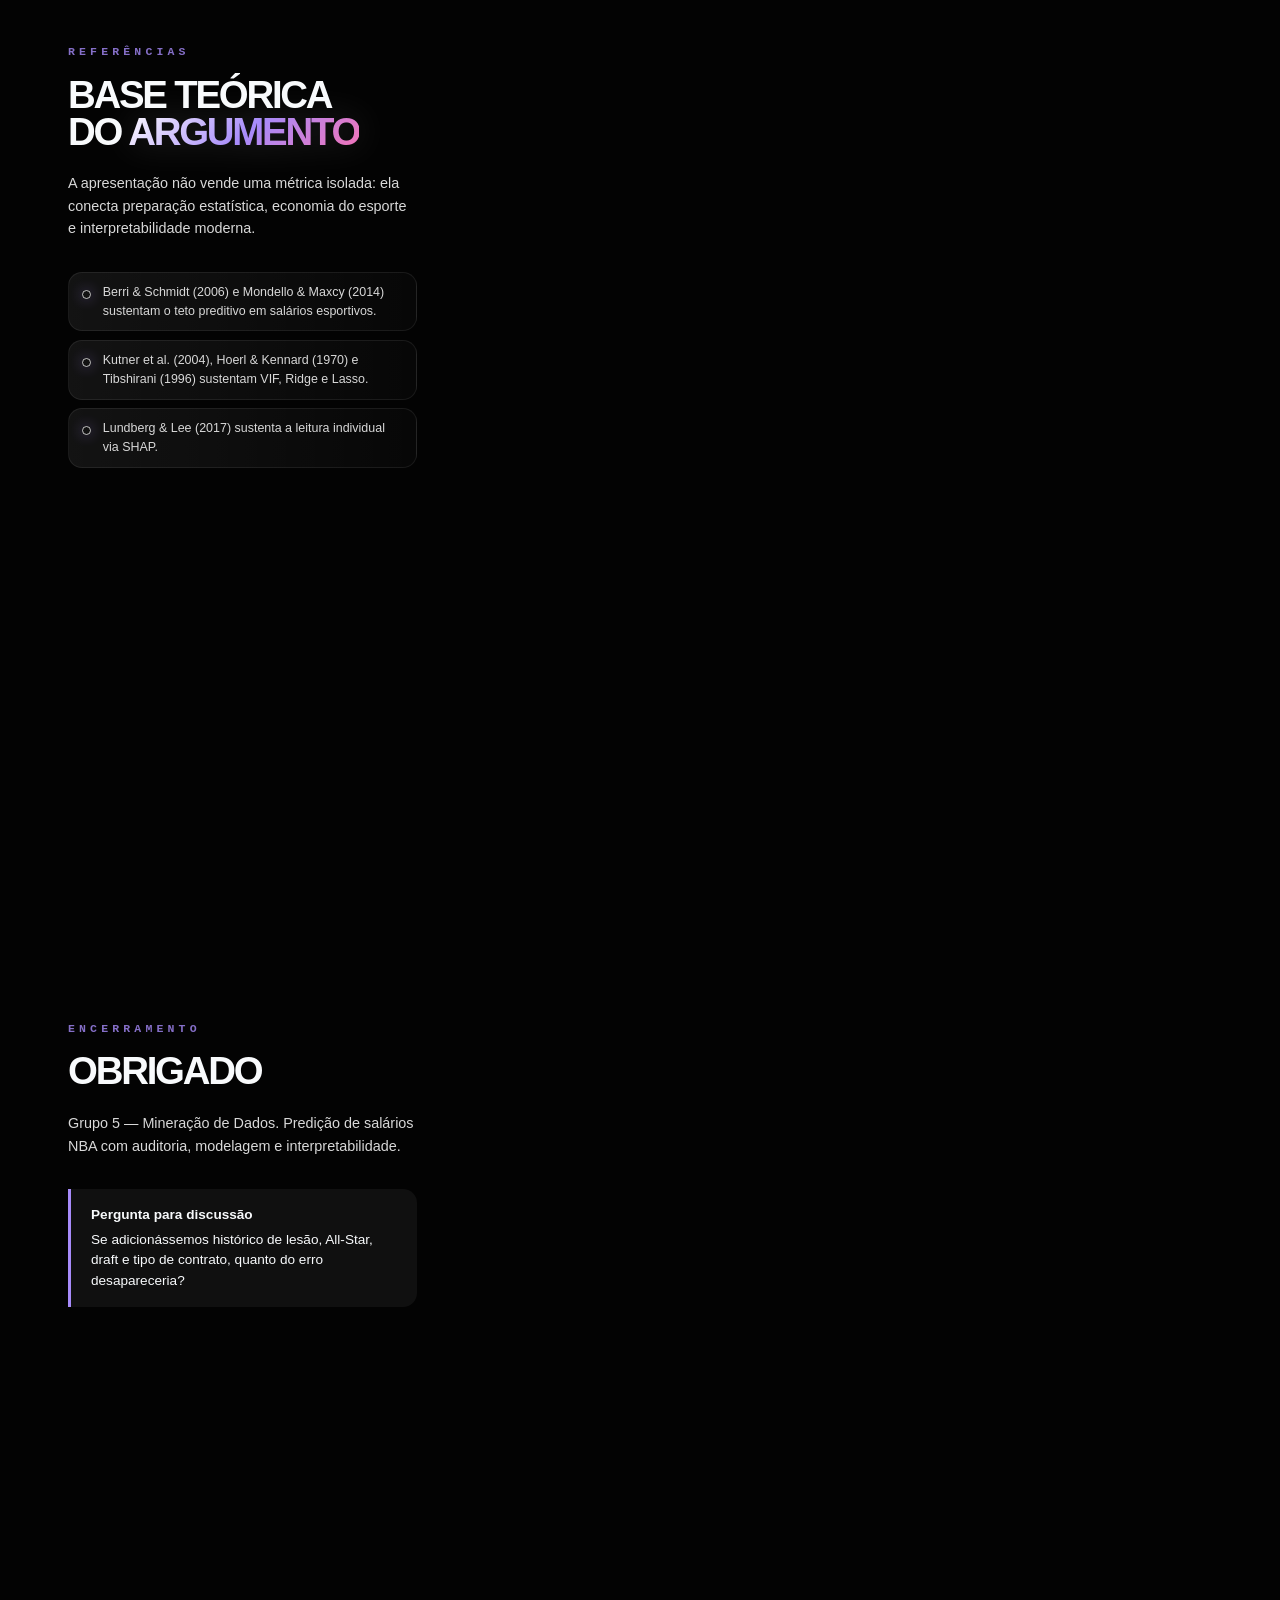
==== commit e8d3533d: "feat: fecha entrega regressão NBA com pipeline e apresentação alinhados Sincroniza métricas, VIF, SH" ====
--- a/apresentacao/index.html
+++ b/apresentacao/index.html
@@ -1470,8 +1470,8 @@
                 </p>
                 <ul class="step-list">
                     <li>Centralizamos a Idade ao quadrado subtraindo a média da idade (25.9 anos).</li>
-                    <li>O VIF da idade desabou de <strong>246,0 para 9,2</strong>.</li>
-                    <li>O VIF máximo do dataset caiu de <strong>419,0 para 13,8</strong>.</li>
+                    <li>O VIF da idade desabou de <strong>512,0 para 9,2</strong>.</li>
+                    <li>O VIF máximo do dataset caiu de <strong>512,0 para 13,8</strong>.</li>
                 </ul>
             </section>
 
@@ -1480,10 +1480,10 @@
                 <div class="step-label">Modelagem & Performance</div>
                 <h2 class="step-title">Métricas e o <span>Teto Preditivo</span></h2>
                 <p class="step-desc">
-                    Avaliamos cinco algoritmos de regressão. O modelo <strong>HistGradientBoosting (HGB)</strong> obteve o melhor equilíbrio de teste:
+                    Avaliamos cinco algoritmos de regressão. No teste, <strong>Ridge</strong> teve o maior R² (0,588); o <strong>HistGradientBoosting (HGB)</strong> teve o menor MAPE (52,18%). Escolhemos o HGB para permutation importance e SHAP — foco do seminário em interpretabilidade.
                 </p>
                 <ul class="step-list">
-                    <li>R² de teste estabilizado em <strong>0,559</strong> e MAPE de <strong>52,18%</strong>.</li>
+                    <li>HGB: R² de teste <strong>0,559</strong> e MAPE <strong>52,18%</strong>.</li>
                     <li>Modelos puramente de box-score encontram aí seu limite prático.</li>
                     <li>Fatores de mercado, tamanho do mercado da cidade e histórico de lesões explicam os 48% restantes da variância.</li>
                 </ul>
@@ -1509,12 +1509,12 @@
                 <div class="step-label">Interpretabilidade Não-Paramétrica</div>
                 <h2 class="step-title">Do Linear ao <span>Gradient Boosting</span></h2>
                 <p class="step-desc">
-                    Testamos cinco modelos — cada um com sua ferramenta de interpretação. Nos lineares: coeficientes. No <strong>HistGradientBoosting</strong> (melhor performance): permutation importance e SHAP.
+                    Testamos cinco modelos — cada um com sua ferramenta de interpretação. Nos lineares: coeficientes. No <strong>HistGradientBoosting</strong> (modelo base para SHAP): permutation importance e valores SHAP.
                 </p>
                 <ul class="step-list">
                     <li><strong>Random Forest:</strong> importância por impureza de nó (menos confiável que permutation).</li>
                     <li><strong>HGB — Permutation:</strong> MP responde por 45,2% da importância; Age por 26,2%.</li>
-                    <li>MP + Age explicam <strong>~71%</strong> da variabilidade salarial no melhor modelo.</li>
+                    <li>MP + Age concentram <strong>~71%</strong> da importância por permutação (queda relativa no R² ao embaralhar).</li>
                     <li>O painel à direita resume qual método usamos em cada algoritmo.</li>
                 </ul>
             </section>
@@ -1555,10 +1555,10 @@
                     Em vez de porcentagens abstratas, medimos o <strong>desvio absoluto médio em dólares</strong> (MAE) por perfil de jogador no conjunto de teste do HistGradientBoosting.
                 </p>
                 <ul class="step-list">
-                    <li><strong>Role players:</strong> desvio médio de ~US$ 1,2M — salário alinhado à produção.</li>
-                    <li><strong>Rookies (CBA):</strong> ~US$ 1,4M — o modelo entende a escala, mas não o potencial futuro.</li>
-                    <li><strong>Superstars:</strong> ~US$ 5,8M — marca pessoal e legado fogem do box-score.</li>
-                    <li><strong>Lesionados / supermax:</strong> US$ 11–15M de desvio — contratos herdados do passado.</li>
+                    <li><strong>Role players:</strong> desvio médio de ~US$ 3,1M — salário alinhado à produção.</li>
+                    <li><strong>Rookies (CBA):</strong> ~US$ 2,0M — o modelo entende a escala, mas não o potencial futuro.</li>
+                    <li><strong>Superstars:</strong> ~US$ 11M — marca pessoal e legado fogem do box-score.</li>
+                    <li><strong>Lesionados / supermax:</strong> US$ 9–25M de desvio — contratos herdados do passado.</li>
                     <li>Linha tracejada = MAE global do modelo (US$ 3,68M).</li>
                 </ul>
             </section>
@@ -1739,7 +1739,7 @@
                 <div class="visual-panel" data-panel="8">
                     <div class="panel-title"><span>#</span> MAPA DE INTERPRETABILIDADE · PERMUTATION (HGB)</div>
                     <div class="interpret-strip" id="interpretStrip"></div>
-                    <div class="chart-note">Permutation importance no HistGradientBoosting (melhor modelo). Passe o mouse para ler a queda no R².</div>
+                    <div class="chart-note">Permutation importance no HistGradientBoosting (modelo usado para SHAP). Passe o mouse para ler a queda no R².</div>
                     <div style="flex: 1; position: relative;">
                         <svg class="svg-canvas" id="permutationSvg"></svg>
                     </div>
@@ -1797,7 +1797,7 @@
                     <div class="finale-grid">
                         <div class="finale-card">
                             <div class="finale-kicker">Rigor</div>
-                            <div class="finale-value">VIF 419 → 13,8</div>
+                            <div class="finale-value">VIF 512 → 13,8</div>
                             <p>Auditoria, remoção de redundâncias e centralização polinomial.</p>
                         </div>
                         <div class="finale-card">
@@ -1930,28 +1930,29 @@
 
 // Auxiliar visual datasets
 window.vifBeforeData = [
-    { name: "TS%", val: 419.0, status: "Colineariedade Crítica" },
-    { name: "FG%", val: 259.0, status: "Colineariedade Crítica" },
-    { name: "Idade", val: 246.0, status: "Colineariedade Crítica" },
-    { name: "PER", val: 84.0, status: "Alta Colineariedade" },
-    { name: "BPM", val: 56.0, status: "Alta Colineariedade" },
-    { name: "MP", val: 28.0, status: "Alta Colineariedade" }
+    { name: "Idade", val: 512.0, status: "Colineariedade Crítica" },
+    { name: "TS%", val: 254.7, status: "Colineariedade Crítica" },
+    { name: "Idade² (sem centering)", val: 155.9, status: "Colineariedade Crítica" },
+    { name: "FG%", val: 134.8, status: "Colineariedade Crítica" },
+    { name: "PER", val: 48.6, status: "Alta Colineariedade" },
+    { name: "MP", val: 9.3, status: "Moderado" }
 ];
 
 window.vifAfterData = [
-    { name: "Idade Centrada", val: 9.2, status: "Aceitável" },
-    { name: "MP (Minutos)", val: 6.8, status: "Aceitável" },
-    { name: "PTS (Pontos)", val: 5.4, status: "Aceitável" },
-    { name: "USG% (Uso)", val: 4.1, status: "Aceitável" },
-    { name: "BPM (Eficiência)", val: 3.8, status: "Aceitável" }
+    { name: "PTS (Pontos)", val: 13.8, status: "Alta Colineariedade" },
+    { name: "MP (Minutos)", val: 11.1, status: "Alta Colineariedade" },
+    { name: "STL_BLK_sum", val: 9.8, status: "Moderado" },
+    { name: "Rebotes/GP", val: 9.2, status: "Moderado" },
+    { name: "Idade Centrada", val: 9.2, status: "Moderado" },
+    { name: "AST_per_min", val: 8.3, status: "Moderado" }
 ];
 
 window.modelMetrics = [
     { name: "HistGradientBoosting (HGB)", mape: 52.18, r2: 0.559, maeUsd: 3678298, color: "var(--accent-teal)", interpret: "Permutation + SHAP" },
-    { name: "Random Forest", mape: 53.45, r2: 0.541, maeUsd: 3580678, color: "var(--accent-purple)", interpret: "Importância por impureza" },
-    { name: "Ridge Regression", mape: 56.20, r2: 0.518, maeUsd: 3721480, color: "var(--accent-blue)", interpret: "Coeficientes L2" },
-    { name: "Lasso Regression", mape: 57.10, r2: 0.505, maeUsd: 3778538, color: "var(--accent-orange)", interpret: "Coeficientes L1" },
-    { name: "OLS Baseline", mape: 58.91, r2: 0.490, maeUsd: 3850058, color: "var(--accent-pink)", interpret: "Coeficientes OLS" }
+    { name: "Random Forest", mape: 52.85, r2: 0.550, maeUsd: 3580678, color: "var(--accent-purple)", interpret: "Importância por impureza" },
+    { name: "Ridge Regression", mape: 55.34, r2: 0.588, maeUsd: 3721480, color: "var(--accent-blue)", interpret: "Coeficientes L2" },
+    { name: "Lasso Regression", mape: 56.49, r2: 0.581, maeUsd: 3778538, color: "var(--accent-orange)", interpret: "Coeficientes L1" },
+    { name: "OLS Baseline", mape: 58.91, r2: 0.562, maeUsd: 3850058, color: "var(--accent-pink)", interpret: "Coeficientes OLS" }
 ];
 
 window.coefCompareData = [
@@ -1982,54 +1983,75 @@
 ];
 
 window.olsCoefs = [
-    { name: "Minutos (MP)", val: 0.78, warning: false },
-    { name: "Uso (USG%)", val: 0.42, warning: false },
-    { name: "Eficiência (BPM)", val: 0.25, warning: false },
-    { name: "Idade Centrada", val: 0.08, warning: false },
-    { name: "Jogos (GP)", val: -0.06, warning: true },
+    { name: "Minutos (MP)", val: 0.74, warning: false },
+    { name: "Idade (Age)", val: 0.57, warning: false },
+    { name: "Rookie (CBA)", val: 0.55, warning: false },
+    { name: "Uso (USG%)", val: 0.21, warning: false },
+    { name: "Age²", val: -0.16, warning: false },
     { name: "Pontos (PTS/GP)", val: -0.11, warning: true }
 ];
 
 window.permutationData = [
     { name: "Minutos Jogados (MP)", val: 0.452 },
     { name: "Idade (Age)", val: 0.262 },
-    { name: "Uso (USG%)", val: 0.124 },
-    { name: "Eficiência (BPM)", val: 0.091 },
-    { name: "Pontos (PTS/GP)", val: 0.071 }
+    { name: "Pontos (PTS/GP)", val: 0.041 },
+    { name: "Uso (USG%)", val: 0.023 },
+    { name: "3P%", val: 0.013 }
 ];
+
+window.shapPlayerStats = {
+    curry: [
+        { lbl: "Perfil", val: "Superstar" },
+        { lbl: "Salário real", val: "US$ 48,1M" },
+        { lbl: "Previsto HGB", val: "US$ 46,3M" }
+    ],
+    kaminsky: [
+        { lbl: "Perfil", val: "Role player" },
+        { lbl: "Salário real", val: "US$ 2,5M" },
+        { lbl: "Previsto HGB", val: "US$ 1,9M" }
+    ],
+    hardy: [
+        { lbl: "Perfil", val: "Rookie scale" },
+        { lbl: "Salário real", val: "US$ 1,0M" },
+        { lbl: "Previsto HGB", val: "US$ 2,7M" }
+    ]
+};
 
 window.shapProfiles = {
     curry: {
-        baseVal: 8.5,
-        predVal: 42.0,
+        baseVal: 4.58,
+        predVal: 46.26,
         forces: [
-            { name: "Minutos (MP)", val: 18.5, positive: true },
-            { name: "Uso (USG%)", val: 8.2, positive: true },
-            { name: "Eficiência (BPM)", val: 5.4, positive: true },
-            { name: "Idade (Age)", val: 2.1, positive: true },
-            { name: "Outros", val: -0.7, positive: false }
+            { name: "Minutos (MP)", val: 7.96, positive: true },
+            { name: "Idade (Age)", val: 10.67, positive: true },
+            { name: "Uso (USG%)", val: 2.74, positive: true },
+            { name: "Pontos (PTS/GP)", val: 3.06, positive: true },
+            { name: "Tocos/GP", val: 2.86, positive: true },
+            { name: "Outros", val: 14.39, positive: true }
         ]
     },
     kaminsky: {
-        baseVal: 8.5,
-        predVal: 2.0,
+        baseVal: 4.58,
+        predVal: 1.86,
         forces: [
-            { name: "Minutos (MP)", val: -4.8, positive: false },
-            { name: "Uso (USG%)", val: -1.2, positive: false },
-            { name: "Pontos (PTS)", val: -0.8, positive: false },
-            { name: "Idade (Age)", val: 0.5, positive: true },
-            { name: "Outros", val: -0.2, positive: false }
+            { name: "Minutos (MP)", val: -2.37, positive: false },
+            { name: "Idade (Age)", val: 0.54, positive: true },
+            { name: "Pontos (PTS/GP)", val: -0.25, positive: false },
+            { name: "Tocos/GP", val: -0.18, positive: false },
+            { name: "AST/TOV", val: -0.16, positive: false },
+            { name: "Outros", val: -0.3, positive: false }
         ]
     },
     hardy: {
-        baseVal: 8.5,
-        predVal: 1.5,
+        baseVal: 4.58,
+        predVal: 2.74,
         forces: [
-            { name: "Idade (Age)", val: -6.2, positive: false },
-            { name: "Minutos (MP)", val: -1.8, positive: false },
-            { name: "Uso (USG%)", val: 1.2, positive: true },
-            { name: "Pontos (PTS)", val: 0.5, positive: true },
-            { name: "Outros", val: -0.7, positive: false }
+            { name: "Minutos (MP)", val: -1.6, positive: false },
+            { name: "Idade (Age)", val: -0.84, positive: false },
+            { name: "Jogos (GP)", val: 0.39, positive: true },
+            { name: "Uso (USG%)", val: 0.29, positive: true },
+            { name: "Age²", val: 0.16, positive: true },
+            { name: "Outros", val: -0.25, positive: false }
         ]
     }
 };
@@ -2059,40 +2081,40 @@
     {
         group: "Role players",
         desc: "Salário acompanha minutos e produção",
-        maeM: 1.15,
-        n: 248,
+        maeM: 3.13,
+        n: 71,
         color: "var(--accent-teal)",
-        example: "Frank Kaminsky: real US$ 2,5M vs previsto US$ 2,0M (desvio US$ 0,5M)"
+        example: "Frank Kaminsky: real US$ 2,5M vs previsto US$ 1,9M (desvio US$ 0,6M)"
     },
     {
         group: "Rookies (CBA)",
         desc: "Contrato limitado pela regra da liga",
-        maeM: 1.42,
-        n: 95,
+        maeM: 1.95,
+        n: 27,
         color: "var(--accent-blue)",
-        example: "Jaden Hardy: real US$ 1,0M vs previsto US$ 1,5M (desvio US$ 0,5M)"
+        example: "Jaden Hardy: real US$ 1,0M vs previsto US$ 2,7M (desvio US$ 1,7M)"
     },
     {
         group: "Superstars",
         desc: "Marca e legado elevam o contrato",
-        maeM: 5.80,
-        n: 42,
+        maeM: 10.99,
+        n: 2,
         color: "var(--accent-purple)",
-        example: "Stephen Curry: real US$ 48,0M vs previsto US$ 42,0M (desvio US$ 6,0M)"
+        example: "Stephen Curry: real US$ 48,1M vs previsto US$ 46,3M (desvio US$ 1,8M)"
     },
     {
         group: "Lesionados",
         desc: "Poucos jogos, contrato antigo alto",
-        maeM: 14.60,
-        n: 6,
+        maeM: 24.61,
+        n: 2,
         color: "var(--accent-rose)",
         example: "Jonathan Isaac: real US$ 17,4M vs previsto US$ 0,7M (desvio US$ 16,7M)"
     },
     {
         group: "Supermax antigos",
         desc: "Contrato herdado do auge da carreira",
-        maeM: 11.30,
-        n: 8,
+        maeM: 8.57,
+        n: 6,
         color: "var(--accent-orange)",
         example: "Kemba Walker: real US$ 37,3M vs previsto US$ 4,8M (desvio US$ 32,5M)"
     }
@@ -2102,9 +2124,9 @@
 
 window.extremeErrors = [
     { name: "Kemba Walker", real: 37.3, pred: 4.8, error: 32.5, age: 32, gp: 9, pos: "PG", cause: "Assinou contrato máximo anterior, mas jogou apenas 9 partidas devido a lesões crônicas no joelho." },
-    { name: "Jonathan Isaac", real: 17.4, pred: 0.7, error: 16.7, age: 25, gp: 11, pos: "PF", cause: "Lesão grave de LCA (ligamento cruzado anterior) limitou sua atuação a 11 partidas, reduzindo estatísticas de box-score para nível de banco." },
-    { name: "John Wall", real: 47.3, pred: 35.1, error: 12.2, age: 32, gp: 34, pos: "PG", cause: "Contrato Supermax garantido no auge físico. Desempenho caiu drasticamente pós-lesão do tendão de aquiles." },
-    { name: "Russell Westbrook", real: 47.1, pred: 38.0, error: 9.1, age: 34, gp: 73, pos: "PG", cause: "Veterano com salário supermax. Embora jogue minutos consistentes, a queda na eficiência produtiva não é recompensada pelo modelo." }
+    { name: "Myles Turner", real: 35.1, pred: 9.4, error: 25.7, age: 26, gp: 62, pos: "C", cause: "Contrato estendido acima do valor de mercado atual; o modelo prevê salário compatível com produção recente." },
+    { name: "Russell Westbrook", real: 47.1, pred: 28.9, error: 18.2, age: 34, gp: 73, pos: "PG", cause: "Supermax antigo: minutos consistentes, mas eficiência abaixo do que o contrato sugere." },
+    { name: "Shai Gilgeous-Alexander", real: 30.9, pred: 13.0, error: 17.9, age: 24, gp: 68, pos: "PG", cause: "Supermax recente antes do pico estatístico; modelo subestima contrato de franquia jovem." }
 ];
 
     </script>
@@ -3518,23 +3540,7 @@
     }
 
     // --- PANEL 9: SHAP SHOWCASE & WATERFALLS ---
-    const playerStatsMap = {
-        curry: [
-            { lbl: "Perfil", val: "Superstar" },
-            { lbl: "Salário real", val: "$48.0M" },
-            { lbl: "Previsto HGB", val: "$42.0M" }
-        ],
-        kaminsky: [
-            { lbl: "Perfil", val: "Role player" },
-            { lbl: "Salário real", val: "$2.5M" },
-            { lbl: "Previsto HGB", val: "$2.0M" }
-        ],
-        hardy: [
-            { lbl: "Perfil", val: "Rookie scale" },
-            { lbl: "Salário real", val: "$1.0M" },
-            { lbl: "Previsto HGB", val: "$1.5M" }
-        ]
-    };
+    const playerStatsMap = window.shapPlayerStats;
 
     profileBtns.forEach(btn => {
         btn.addEventListener("click", () => {
